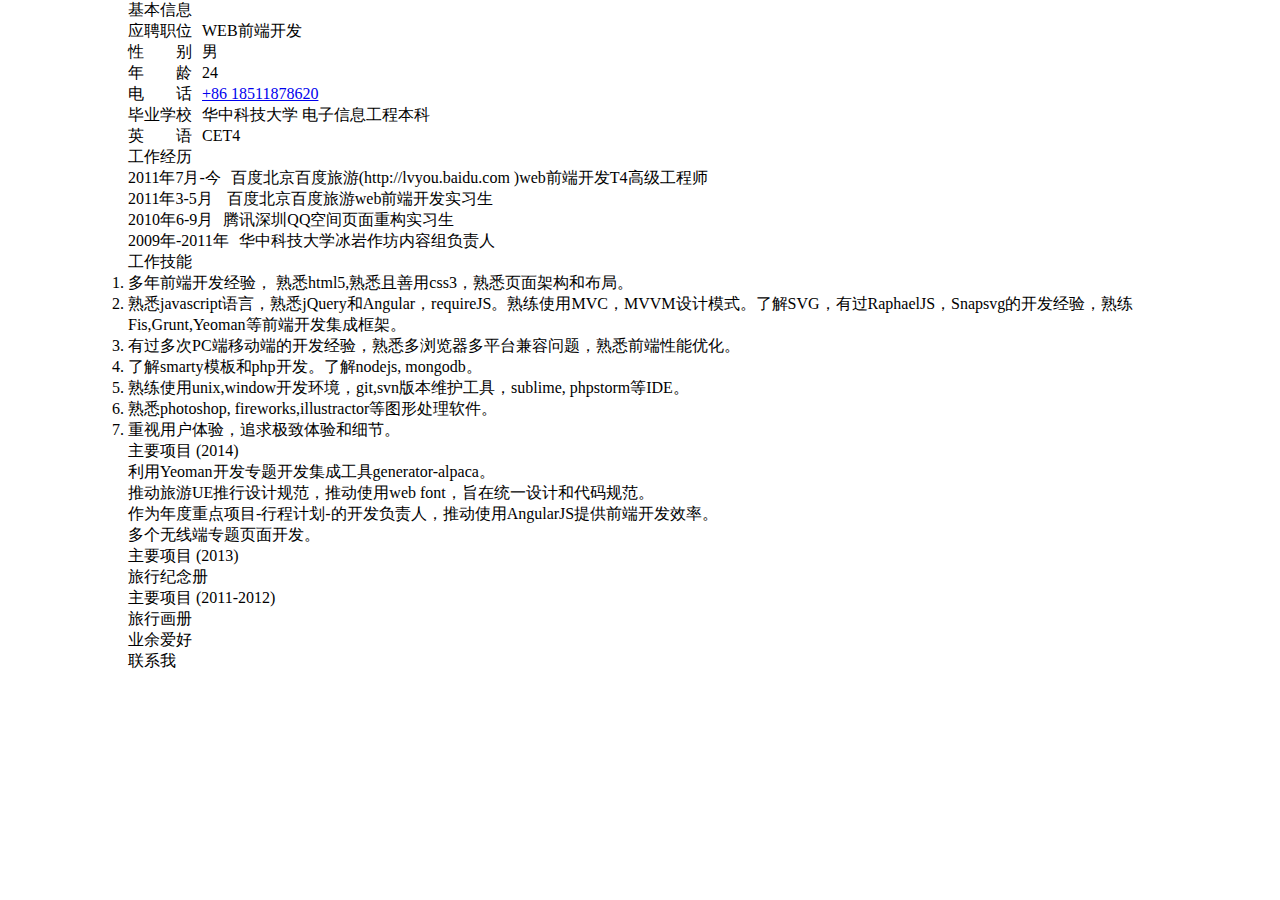
==== index.html @ fbfde957 "about me" ====
<!DOCTYPE html>
<html lang="en">
<head>
	<meta charset="UTF-8">
	<title>About Me</title>
	<link rel="stylesheet" type="text/css" href="./bower_components/fullpage.js/jquery.fullPage.css" />
	<link rel="stylesheet" type="text/css" href="./style.css" />
</head>
<body>
	<div class="wrapper">
		<nav class="">
			<a class="weibo" href=""></a>
			<a class="instangram" href=""></a>
			<a class="github" href=""></a>
			<a class="language" href=""></a>
		</nav>
		<main id="fullpage">
			<section class="base-info section" data-title="baseInfo">
				<header>
					基本信息
				</header>
				<div class="main">
					<p><label for="">应聘职位</label>WEB前端开发</p>
					<p><label for="">性&emsp;&emsp;别</label>男</p>
					<p><label for="">年&emsp;&emsp;龄</label><span id="age">24</span></p>
					<p><label for="">电&emsp;&emsp;话</label><a href="tel:">+86 18511878620</a></p>
					<p><label for="">毕业学校</label>华中科技大学 电子信息工程本科</p>
					<p><label for="">英&emsp;&emsp;语</label>CET4</p>
				</div>
			</section>
			<section class="experience section" data-title="experience">
				<header>
					工作经历
				</header>
				<div class="main">
					<p><label>2011年7月-今</label>百度北京百度旅游(http://lvyou.baidu.com )web前端开发T4高级工程师</p>
					<p><label>2011年3-5月 </label>百度北京百度旅游web前端开发实习生</p>
					<p><label>2010年6-9月</label>腾讯深圳QQ空间页面重构实习生</p>
					<p><label>2009年-2011年</label>华中科技大学冰岩作坊内容组负责人</p>
				</div>
			</section>
			<section class="skills section" data-title="skills">
				<header>
					工作技能
				</header>
				<div class="main">
					<ol>
						<li>多年前端开发经验， 熟悉html5,熟悉且善用css3，熟悉页面架构和布局。</li>
						<li>熟悉javascript语言，熟悉jQuery和Angular，requireJS。熟练使用MVC，MVVM设计模式。了解SVG，有过RaphaelJS，Snapsvg的开发经验，熟练Fis,Grunt,Yeoman等前端开发集成框架。</li>
						<li>有过多次PC端移动端的开发经验，熟悉多浏览器多平台兼容问题，熟悉前端性能优化。</li>
						<li>了解smarty模板和php开发。了解nodejs, mongodb。</li>
						<li>熟练使用unix,window开发环境，git,svn版本维护工具，sublime, phpstorm等IDE。</li>
						<li>熟悉photoshop, fireworks,illustractor等图形处理软件。</li>
						<li>重视用户体验，追求极致体验和细节。</li>
					</ol>
				</div>
			</section>
			<section class="detail section" data-title="detail-2014">
				<header>
					主要项目 (2014)
				</header>
				<div class="main">
					<div class="slide">
						<header>
							利用Yeoman开发专题开发集成工具generator-alpaca。
						</header>
					</div>
					<div class="slide">
						<header>
							推动旅游UE推行设计规范，推动使用web font，旨在统一设计和代码规范。
						</header>
					</div>
					<div class="slide">
						<header>
							作为年度重点项目-行程计划-的开发负责人，推动使用AngularJS提供前端开发效率。
						</header>
					</div>
					<div class="slide">
						<header>
							多个无线端专题页面开发。
						</header>
					</div>
				</div>
			</section>
			<section class="detail section" data-title="detail-2013">
				<header>
					主要项目 (2013)
				</header>
				<div class="main">
					<header>
						旅行纪念册
					</header>
				</div>
			</section>
			<section class="detail section" data-title="detail-2012">
				<header>
					主要项目 (2011-2012)
				</header>
				<div class="main">
					<div class="slide">
						<header>
							旅行画册
						</header>
					</div>
				</div>
			</section>
			<section class="hobbit section" data-title="hobbit">
				<header>
					业余爱好
				</header>
			</section>
			<section class="contact section" data-title="contact">
				<header>
					联系我
				</header>
			</section>
		</main>
	</div>
</body>
<script src="./js/raphael-min.js"></script>
<script src="./js/jquery.min.js"></script>
<script src="./bower_components/fullpage.js/vendors/jquery.easings.min.js"></script>
<script src="./bower_components/fullpage.js/vendors/jquery.slimscroll.min.js"></script>
<script src="./bower_components/fullpage.js/jquery.fullPage.min.js"></script>
<script src="./js/application.js"></script>
</html>
---- style.css ----
*{
	padding: 0;
	margin: 0;
	box-sizing: border-box;
	-webkit-box-sizing: border-box;
}

main{
	/*background: -webkit-linear-gradient(
		#001f3f 0%,#001f3f 12.5%,
		#7fdbff 12.5%, #7fdbff 25%,
		#ff851b 25%, #ff851b 37.5%,
		#001f3f 37.5%, #001f3f 50%,
		#001f3f 50%, #001f3f 62.5%,
		#001f3f 62.5%, #001f3f 75%,
		#001f3f 75%, #001f3f 82.5%,
		#001f3f 82.5%, #001f3f 100%);
*/
}
.section{
	padding-left: 10% !important;
	padding-right: 10% !important;
	margin: 0 auto;
}
label{
	margin-right: 10px;
}
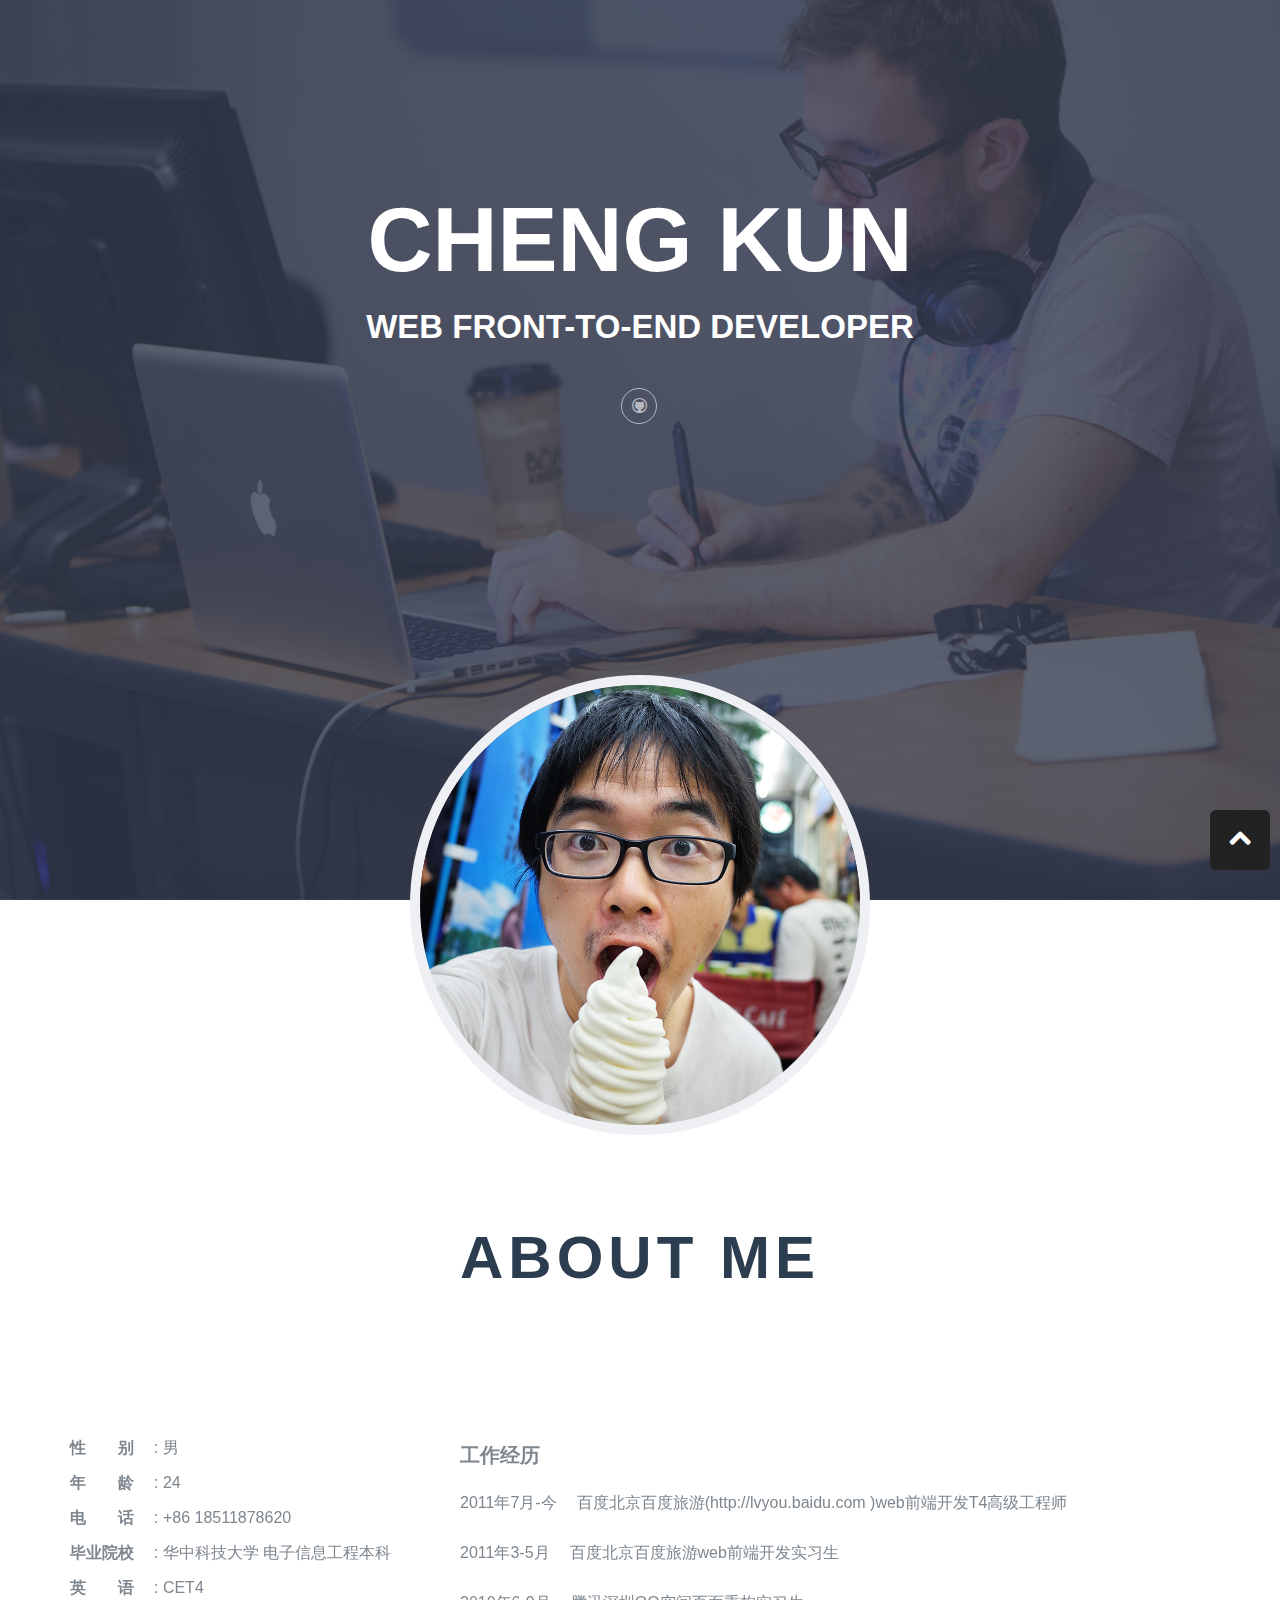
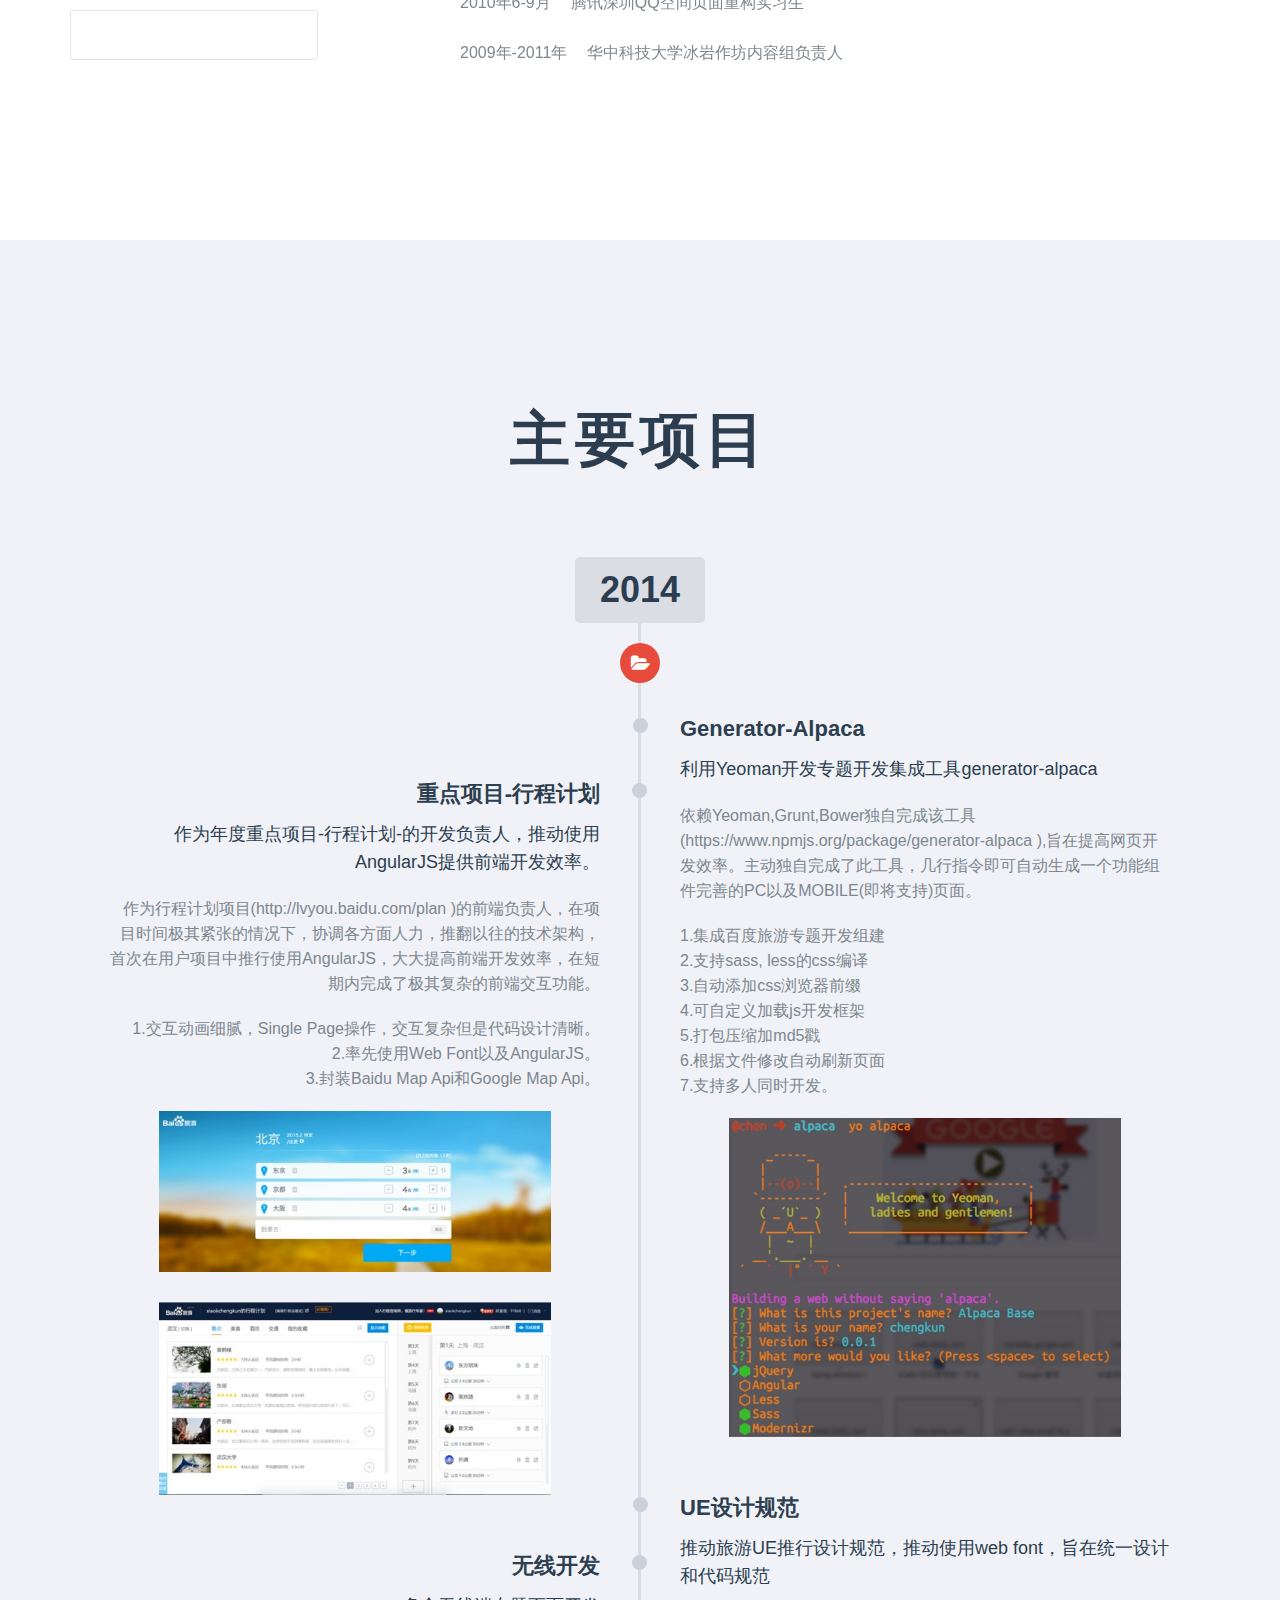
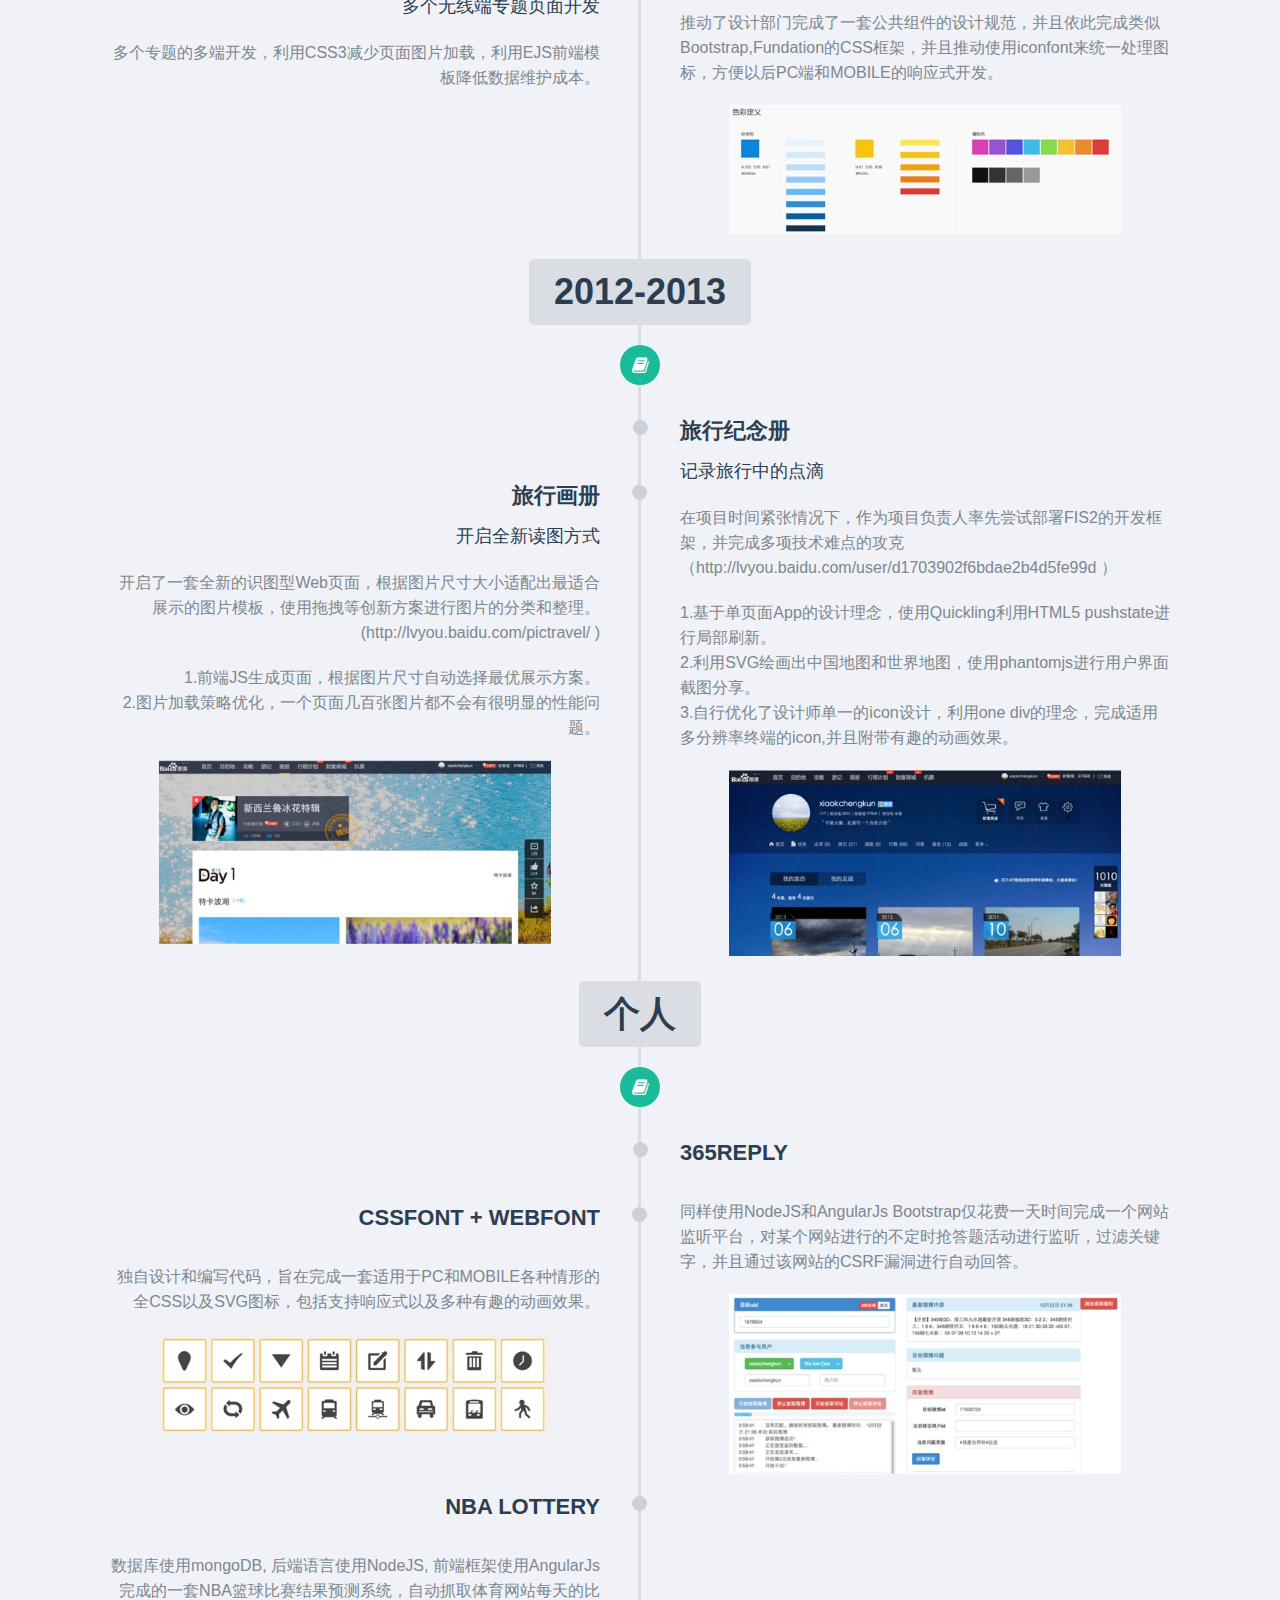
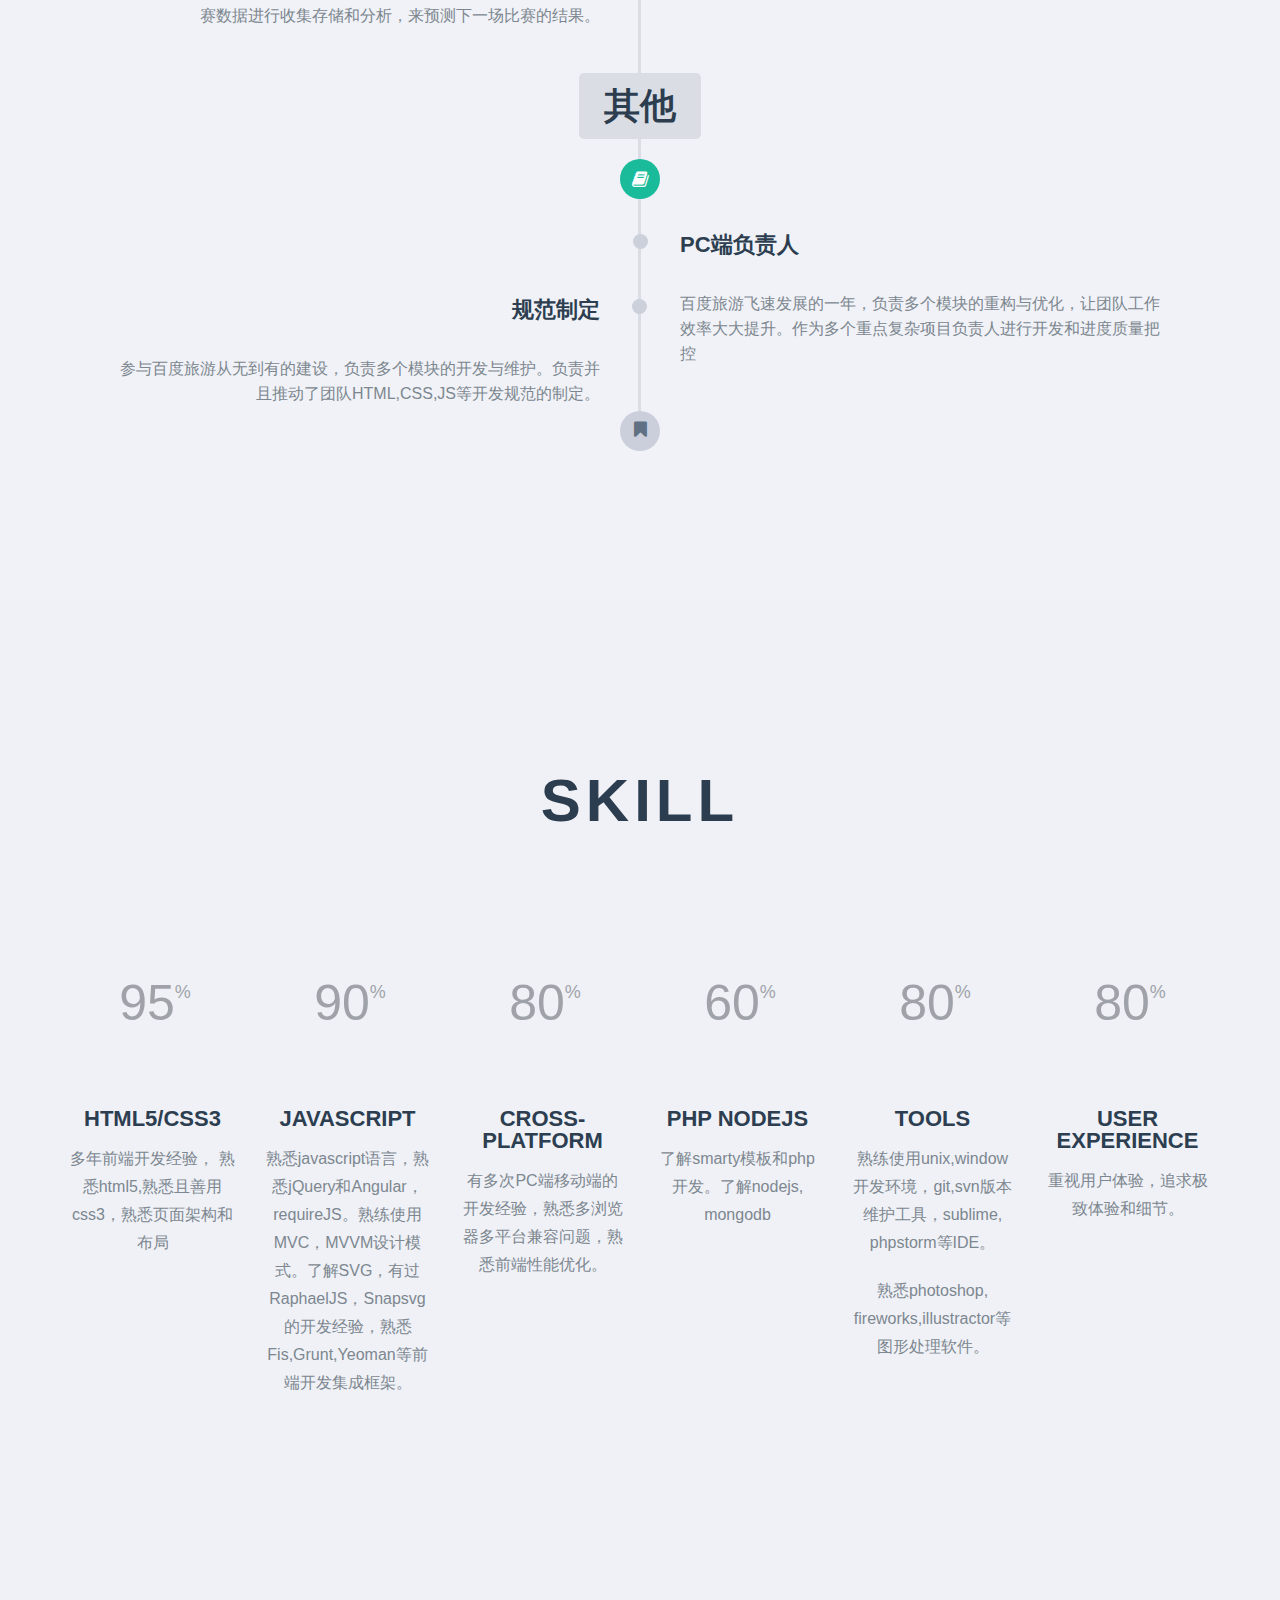
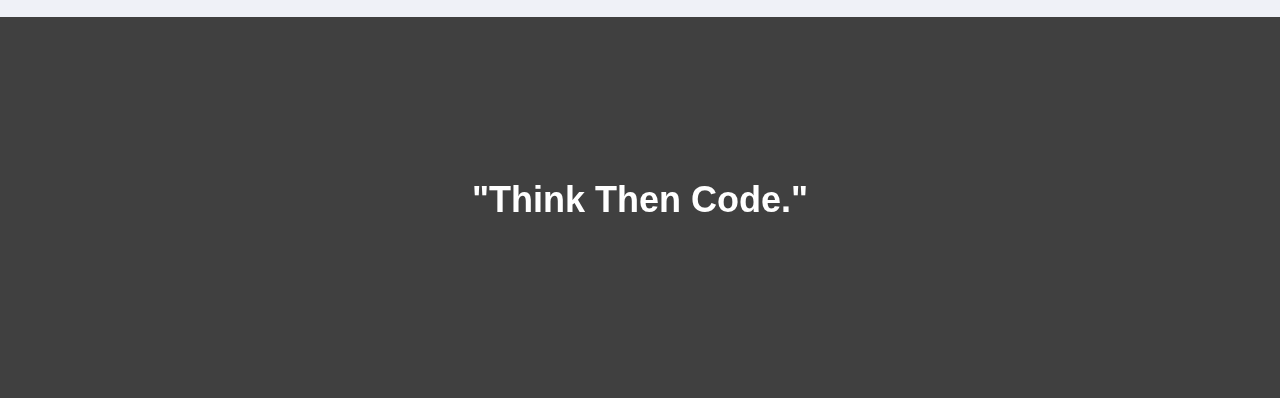
==== commit b4328f96: "change file" ====
--- a/index.html
+++ b/index.html
@@ -1,126 +1,491 @@
 <!DOCTYPE html>
 <html lang="en">
-<head>
-	<meta charset="UTF-8">
-	<title>About Me</title>
-	<link rel="stylesheet" type="text/css" href="./bower_components/fullpage.js/jquery.fullPage.css" />
-	<link rel="stylesheet" type="text/css" href="./style.css" />
+<head><meta http-equiv="Content-Type" content="text/html; charset=UTF-8">
+<meta charset="utf-8">
+<meta name="viewport" content="width=device-width, initial-scale=1.0">
+
+<title>MD</title>
+
+<!--style sheet-->
+<link rel="stylesheet" media="screen" href="./asset/bootstrap.css">
+<link rel="stylesheet" href="./asset/font-awesome.min.css">
+<link rel="stylesheet" type="text/css" href="./asset/fontello.css">
+<link rel="stylesheet" media="screen" href="./asset/styles.css">
+<link rel="stylesheet" type="text/css" href="./asset/animate.css">
+<link rel="stylesheet" type="text/css" href="./asset/owl.theme.css">
+<link rel="stylesheet" type="text/css" href="./asset/responsive.css">
+<link rel="stylesheet" type="text/css" href="./asset/style.css">
+
 </head>
 <body>
-	<div class="wrapper">
-		<nav class="">
-			<a class="weibo" href=""></a>
-			<a class="instangram" href=""></a>
-			<a class="github" href=""></a>
-			<a class="language" href=""></a>
-		</nav>
-		<main id="fullpage">
-			<section class="base-info section" data-title="baseInfo">
-				<header>
-					基本信息
-				</header>
-				<div class="main">
-					<p><label for="">应聘职位</label>WEB前端开发</p>
-					<p><label for="">性&emsp;&emsp;别</label>男</p>
-					<p><label for="">年&emsp;&emsp;龄</label><span id="age">24</span></p>
-					<p><label for="">电&emsp;&emsp;话</label><a href="tel:">+86 18511878620</a></p>
-					<p><label for="">毕业学校</label>华中科技大学 电子信息工程本科</p>
-					<p><label for="">英&emsp;&emsp;语</label>CET4</p>
+<!-- Preloader -->
+	<div class="mask" style="display: none;">
+		<div class="loader-item fa fa-spin loader-color" style="display: none;">
+		</div>
+	</div>
+<!-- Preloader end -->
+
+<!-- header  -->
+<nav id="header">
+    <ul id="navs" class="navone" style="display: none;">
+    </ul><!-- navigation end -->
+
+	<a id="open-nav" class="fa fa-bars nav-half" style="display: none;"><span class="nav-menu" style="display: none;">Menu</span>
+	   	<i></i>
+	</a>
+</nav>
+<!-- header end -->
+
+<!-- Section : Home -->
+  	<section id="home" class="home-parallax">
+  		<div class="home-overlay">
+			<div class="container">
+				<div class="col-md-12">
+
+					<div class="info">
+						<h2>CHENG KUN</h2>
+						<h3>WEB FRONT-TO-END DEVELOPER</h3>
+					</div>
+
+					<ul class="social">
+				         <li><a class="github" href="http://#"></a></li>
+				    </ul><!-- end .social -->
+				</div><!-- end .col-md-12 -->
+			</div><!-- end .cotainer -->
+
+	        <div class="avatar-section">
+	            <img src="./asset/img/pro_pic.jpg" class="img-responsive" alt="">
+	        </div><!-- end .avatar-section -->
+		</div><!-- end .home-overlay -->
+	</section>
+<!-- Section : Home end -->
+
+<!-- Section : About -->
+	<section id="about" class="section about-style1">
+		<div class="container">
+			<div class="section-title">
+				<h2>About me</h2>
+				<span class="border"></span>
+				<p>
+
+				</p>
+			</div><!-- end .section-title -->
+
+
+			<div class="row">
+				<div class="col-md-4">
+					<div class="about-info">
+						<div class="info-title">
+							<p>性&emsp;&emsp;别</p>
+							<p>年&emsp;&emsp;龄</p>
+							<p>电&emsp;&emsp;话</p>
+							<p>毕业院校</p>
+							<p>英&emsp;&emsp;语</p>
+						</div> <!-- end .info-title -->
+						<div class="info-details">
+							<p>: 男</p>
+							<p>: 24</p>
+							<p>: +86 18511878620</p>
+							<p>: 华中科技大学 电子信息工程本科</p>
+							<p>: CET4</p>
+						</div><!-- end .info-details -->
+						<a href="http://html.metrothemes.me/md-html/md-live/index-1.html#" class="mt-button large btn"><i class="fa-download"></i><span>Download Resume</span></a>
+					</div> <!-- end .about-info -->
+				</div> <!-- end .col-md-4 -->
+				<div class="col-md-8">
+					<div class="about-extra">
+						<h4>工作经历</h4>
+						<div class="about-extra-icon">
+							<p><label>2011年7月-今</label>百度北京百度旅游(http://lvyou.baidu.com )web前端开发T4高级工程师</p>
+							<p><label>2011年3-5月 </label>百度北京百度旅游web前端开发实习生</p>
+							<p><label>2010年6-9月</label>腾讯深圳QQ空间页面重构实习生</p>
+							<p><label>2009年-2011年</label>华中科技大学冰岩作坊内容组负责人</p>
+						</div> <!-- end .about-extra-icon -->
+					</div><!-- end .about-extra -->
+				</div><!-- end .col-md-8 -->
+			</div><!-- end .col-md-row -->
+
+		</div><!-- end .container -->
+	</section>
+<!-- Section : About end -->
+
+<!-- Section : Resume -->
+	<section id="resume" class="section">
+		<div class="container">
+			<div class="section-title">
+				<h2>主要项目</h2>
+				<span class="border"></span>
+			</div><!-- end .section-title -->
+
+			<div class="row">
+				<div class="col-md-12">
+					<div class="timeline">
+
+					<!-- Experience Timeline -->
+						<div class="timeline-category exp-category">
+							<a class="large bt-timeline" id="">2014</a>
+							<div class="timeline-category-icon" id="">
+								<div class="iconspace"><i class="fa-folder-open"></i></div>
+							</div> <!-- /.timeline-category-icon end -->
+						</div> <!-- /.timeline-category end -->
+						<div class="col-md-6 timeline-post-left">
+							<div class="timeline-post">
+								<div class="timeline-post-content-holder">
+									<div class="timeline-post-icon"></div>
+									<div class="timeline-post-title">
+										<h4>重点项目-行程计划</h4>
+									</div>
+									<div class="timeline-post-subtitle">
+										<p>作为年度重点项目-行程计划-的开发负责人，推动使用AngularJS提供前端开发效率。</p>
+									</div>
+									<div class="timeline-post-content">
+										<p>作为行程计划项目(http://lvyou.baidu.com/plan )的前端负责人，在项目时间极其紧张的情况下，协调各方面人力，推翻以往的技术架构，首次在用户项目中推行使用AngularJS，大大提高前端开发效率，在短期内完成了极其复杂的前端交互功能。</p>
+										<p>
+											1.交互动画细腻，Single Page操作，交互复杂但是代码设计清晰。<br>
+											2.率先使用Web Font以及AngularJS。<br>
+											3.封装Baidu Map Api和Google Map Api。<br>
+										</p>
+									</div>
+									<div class="timeline-post-img">
+										<img src="./asset/img/plan1.png" alt="">
+									</div>
+									<div class="timeline-post-img">
+										<img src="./asset/img/plan2.png" alt="">
+									</div>
+								</div>
+							</div>
+
+							<div class="timeline-post">
+								<div class="timeline-post-content-holder">
+									<div class="timeline-post-icon"></div>
+									<div class="timeline-post-title">
+										<h4>无线开发</h4>
+									</div>
+									<div class="timeline-post-subtitle">
+										<p>多个无线端专题页面开发</p>
+									</div>
+									<div class="timeline-post-content">
+										<p>多个专题的多端开发，利用CSS3减少页面图片加载，利用EJS前端模板降低数据维护成本。</p>
+									</div>
+								</div> <!-- /.timeline-post-content-holder end -->
+							</div>
+						</div> <!-- /.timeline-post-left end -->
+						<div class="col-md-6 timeline-post-right">
+							<div class="timeline-post">
+								<div class="timeline-post-content-holder">
+									<div class="timeline-post-icon"></div>
+									<div class="timeline-post-title">
+										<h4>Generator-Alpaca</h4>
+									</div>
+									<div class="timeline-post-subtitle">
+										<p>利用Yeoman开发专题开发集成工具generator-alpaca</p>
+									</div>
+									<div class="timeline-post-content">
+										<p>依赖Yeoman,Grunt,Bower独自完成该工具(https://www.npmjs.org/package/generator-alpaca ),旨在提高网页开发效率。主动独自完成了此工具，几行指令即可自动生成一个功能组件完善的PC以及MOBILE(即将支持)页面。</p>
+										<p>1.集成百度旅游专题开发组建<br>
+										2.支持sass, less的css编译 <br>
+										3.自动添加css浏览器前缀 <br>
+										4.可自定义加载js开发框架 <br>
+										5.打包压缩加md5戳 <br>
+										6.根据文件修改自动刷新页面 <br>
+										7.支持多人同时开发。</p>
+									</div>
+									<div class="timeline-post-img">
+										<img src="./asset/img/alpaca.jpg" alt="">
+									</div>
+								</div>
+							</div>
+
+							<div class="timeline-post">
+								<div class="timeline-post-content-holder">
+									<div class="timeline-post-icon"></div>
+									<div class="timeline-post-title">
+										<h4>UE设计规范</h4>
+									</div>
+									<div class="timeline-post-subtitle">
+										<p>推动旅游UE推行设计规范，推动使用web font，旨在统一设计和代码规范</p>
+									</div>
+									<div class="timeline-post-content">
+										<p>推动了设计部门完成了一套公共组件的设计规范，并且依此完成类似Bootstrap,Fundation的CSS框架，并且推动使用iconfont来统一处理图标，方便以后PC端和MOBILE的响应式开发。</p>
+									</div>
+									<div class="timeline-post-img">
+										<img src="./asset/img/ue.png" alt="">
+									</div>
+								</div>
+							</div>
+						</div> <!-- /.timeline-post-right end -->
+
+					<!-- Experience Timeline  end -->
+
+					<!-- Education Timeline -->
+						<div class="timeline-category edu-cagegory">
+							<a class="large bt-timeline">2012-2013</a>
+							<div class="timeline-category-icon">
+								<div class="iconspace"><i class="fa-book"></i></div>
+							</div> <!-- /.timeline-category-icon end -->
+						</div> <!-- /.timeline-category end -->
+						<div class="col-md-6 timeline-post-left">
+							<div class="timeline-post">
+								<div class="timeline-post-content-holder">
+									<div class="timeline-post-icon"></div>
+									<div class="timeline-post-title">
+										<h4>旅行画册</h4>
+									</div>
+									<div class="timeline-post-subtitle">
+										<p>开启全新读图方式</p>
+									</div>
+									<div class="timeline-post-content">
+										<p>开启了一套全新的识图型Web页面，根据图片尺寸大小适配出最适合展示的图片模板，使用拖拽等创新方案进行图片的分类和整理。(http://lvyou.baidu.com/pictravel/ )</p>
+										<p>
+											1.前端JS生成页面，根据图片尺寸自动选择最优展示方案。<br>
+											2.图片加载策略优化，一个页面几百张图片都不会有很明显的性能问题。
+										</p>
+									</div>
+									<div class="timeline-post-img">
+										<img src="./asset/img/pictravel.png" alt="">
+									</div>
+								</div> <!-- /.timeline-post-content-holder end -->
+							</div> <!-- /.timeline-post end -->
+						</div> <!-- /.timeline-post-left end -->
+						<div class="col-md-6 timeline-post-right">
+							<div class="timeline-post">
+								<div class="timeline-post-content-holder">
+									<div class="timeline-post-icon"></div>
+									<div class="timeline-post-title">
+										<h4>旅行纪念册</h4>
+									</div>
+									<div class="timeline-post-subtitle">
+										<p>记录旅行中的点滴</p>
+									</div>
+									<div class="timeline-post-content">
+										<p>在项目时间紧张情况下，作为项目负责人率先尝试部署FIS2的开发框架，并完成多项技术难点的攻克（http://lvyou.baidu.com/user/d1703902f6bdae2b4d5fe99d ）</p>
+										<p>
+											1.基于单页面App的设计理念，使用Quickling利用HTML5 pushstate进行局部刷新。<br>
+											2.利用SVG绘画出中国地图和世界地图，使用phantomjs进行用户界面截图分享。<br>
+											3.自行优化了设计师单一的icon设计，利用one div的理念，完成适用多分辨率终端的icon,并且附带有趣的动画效果。
+										</p>
+									</div>
+									<div class="timeline-post-img">
+										<img src="./asset/img/travel.png" alt="">
+									</div>
+								</div> <!-- /.timeline-post-content-holder end -->
+							</div> <!-- /.timeline-post end -->
+
+						</div> <!-- /.timeline-post-right end -->
+
+						<div class="timeline-category edu-cagegory">
+							<a class="large bt-timeline">个人</a>
+							<div class="timeline-category-icon">
+								<div class="iconspace"><i class="fa-book"></i></div>
+							</div> <!-- /.timeline-category-icon end -->
+						</div> <!-- /.timeline-category end -->
+						<div class="col-md-6 timeline-post-left">
+							<div class="timeline-post">
+								<div class="timeline-post-content-holder">
+									<div class="timeline-post-icon"></div>
+									<div class="timeline-post-title">
+										<h4>CSSFONT + WEBFONT</h4>
+									</div>
+									<div class="timeline-post-subtitle">
+										<p></p>
+									</div>
+									<div class="timeline-post-content">
+										<p>独自设计和编写代码，旨在完成一套适用于PC和MOBILE各种情形的全CSS以及SVG图标，包括支持响应式以及多种有趣的动画效果。</p>
+									</div>
+									<div class="timeline-post-img">
+										<img src="./asset/img/icon.png" alt="">
+									</div>
+								</div> <!-- /.timeline-post-content-holder end -->
+							</div> <!-- /.timeline-post end -->
+							<div class="timeline-post">
+								<div class="timeline-post-content-holder">
+									<div class="timeline-post-icon"></div>
+									<div class="timeline-post-title">
+										<h4>NBA LOTTERY</h4>
+									</div>
+									<div class="timeline-post-subtitle">
+										<p></p>
+									</div>
+									<div class="timeline-post-content">
+										<p>数据库使用mongoDB, 后端语言使用NodeJS, 前端框架使用AngularJs完成的一套NBA篮球比赛结果预测系统，自动抓取体育网站每天的比赛数据进行收集存储和分析，来预测下一场比赛的结果。</p>
+									</div>
+								</div> <!-- /.timeline-post-content-holder end -->
+							</div>
+						</div> <!-- /.timeline-post-left end -->
+						<div class="col-md-6 timeline-post-right">
+							<div class="timeline-post">
+								<div class="timeline-post-content-holder">
+									<div class="timeline-post-icon"></div>
+									<div class="timeline-post-title">
+										<h4>365REPLY</h4>
+									</div>
+									<div class="timeline-post-subtitle">
+										<p></p>
+									</div>
+									<div class="timeline-post-content">
+										<p>同样使用NodeJS和AngularJs Bootstrap仅花费一天时间完成一个网站监听平台，对某个网站进行的不定时抢答题活动进行监听，过滤关键字，并且通过该网站的CSRF漏洞进行自动回答。</p>
+									</div>
+									<div class="timeline-post-img">
+										<img src="./asset/img/365.png" alt="">
+									</div>
+								</div> <!-- /.timeline-post-content-holder end -->
+							</div>
+						</div> <!-- /.timeline-post-right end -->
+
+						<div class="timeline-category edu-cagegory">
+							<a class="large bt-timeline">其他</a>
+							<div class="timeline-category-icon">
+								<div class="iconspace"><i class="fa-book"></i></div>
+							</div> <!-- /.timeline-category-icon end -->
+						</div> <!-- /.timeline-category end -->
+						<div class="col-md-6 timeline-post-left">
+							<div class="timeline-post">
+								<div class="timeline-post-content-holder">
+									<div class="timeline-post-icon"></div>
+									<div class="timeline-post-title">
+										<h4>规范制定</h4>
+									</div>
+									<div class="timeline-post-subtitle">
+										<p></p>
+									</div>
+									<div class="timeline-post-content">
+										<p>参与百度旅游从无到有的建设，负责多个模块的开发与维护。负责并且推动了团队HTML,CSS,JS等开发规范的制定。</p>
+									</div>
+								</div> <!-- /.timeline-post-content-holder end -->
+							</div> <!-- /.timeline-post end -->
+						</div> <!-- /.timeline-post-left end -->
+						<div class="col-md-6 timeline-post-right">
+							<div class="timeline-post">
+								<div class="timeline-post-content-holder">
+									<div class="timeline-post-icon"></div>
+									<div class="timeline-post-title">
+										<h4>PC端负责人</h4>
+									</div>
+									<div class="timeline-post-subtitle">
+										<p></p>
+									</div>
+									<div class="timeline-post-content">
+										<p>百度旅游飞速发展的一年，负责多个模块的重构与优化，让团队工作效率大大提升。作为多个重点复杂项目负责人进行开发和进度质量把控</p>
+									</div>
+								</div> <!-- /.timeline-post-content-holder end -->
+							</div>
+						</div> <!-- /.timeline-post-right end -->
+
+					<!-- Education Timeline -->
+
+						<div class="timeline-end-icon"><span> <i class="fa-bookmark"></i></span></div>
+					</div><!-- end .timeline -->
+				</div><!-- end .col-md-12 -->
+
+			</div><!-- end .row -->
+		</div><!-- end .container -->
+	</section>
+<!-- Section : Resume end -->
+
+
+
+<!-- Section : skills -->
+	<section id="skills" class="section">
+		<div class="container">
+
+			<div class="section-title">
+				<h2>Skill</h2>
+				<span class="border"></span>
+			</div><!-- end .section-title -->
+			<div class="row">
+
+				<div class="col-xs-12 col-sm-4 col-md-2 chart-padding">
+					<div class="chart" data-percent="95"><p>95<sup>%</sup></p>
+					<canvas height="340" width="340" style="height: 170px; width: 170px;"></canvas></div>
+					<div class="skills-content">
+						<h3>HTML5/CSS3</h3>
+						<p>多年前端开发经验， 熟悉html5,熟悉且善用css3，熟悉页面架构和布局</p>
+					</div><!-- end .skils-content -->
+				</div><!-- end .col-xs-12 .col-sm-6 .col-md-3 .chart-padding -->
+
+				<div class="col-xs-12 col-sm-4 col-md-2 chart-padding">
+					<div class="chart" data-percent="90"><p>90<sup>%</sup></p><canvas height="340" width="340" style="height: 170px; width: 170px;"></canvas></div>
+					<div class="skills-content">
+						<h3>JAVASCRIPT</h3>
+						<p>熟悉javascript语言，熟悉jQuery和Angular，requireJS。熟练使用MVC，MVVM设计模式。了解SVG，有过RaphaelJS，Snapsvg的开发经验，熟悉Fis,Grunt,Yeoman等前端开发集成框架。</p>
+					</div><!-- end .skils-content -->
+				</div><!-- end .col-xs-12 .col-sm-6 .col-md-3 .chart-padding -->
+
+				<div class="col-xs-12 col-sm-4 col-md-2 chart-padding">
+					<div class="chart" data-percent="80"><p>80<sup>%</sup></p><canvas height="340" width="340" style="height: 170px; width: 170px;"></canvas></div>
+					<div class="skills-content">
+						<h3>CROSS-PLATFORM</h3>
+						<p>有多次PC端移动端的开发经验，熟悉多浏览器多平台兼容问题，熟悉前端性能优化。</p>
+					</div><!-- end .skils-content -->
+				</div><!-- end .col-xs-12 .col-sm-6 .col-md-3 .chart-padding -->
+
+				<div class="col-xs-12 col-sm-4 col-md-2 chart-padding">
+					<div class="chart" data-percent="60"><p>60<sup>%</sup></p><canvas height="340" width="340" style="height: 170px; width: 170px;"></canvas></div>
+					<div class="skills-content">
+						<h3>PHP NODEJS</h3>
+						<p>了解smarty模板和php开发。了解nodejs, mongodb</p>
+					</div><!-- end .skils-content -->
+				</div><!-- end .col-xs-12 .col-sm-6 .col-md-3 .chart-padding -->
+
+				<div class="col-xs-12 col-sm-4 col-md-2 chart-padding">
+					<div class="chart" data-percent="80"><p>80<sup>%</sup></p><canvas height="340" width="340" style="height: 170px; width: 170px;"></canvas></div>
+					<div class="skills-content">
+						<h3>TOOLS</h3>
+						<p>熟练使用unix,window开发环境，git,svn版本维护工具，sublime, phpstorm等IDE。</p>
+						<p>熟悉photoshop, fireworks,illustractor等图形处理软件。</p>
+					</div><!-- end .skils-content -->
 				</div>
-			</section>
-			<section class="experience section" data-title="experience">
-				<header>
-					工作经历
-				</header>
-				<div class="main">
-					<p><label>2011年7月-今</label>百度北京百度旅游(http://lvyou.baidu.com )web前端开发T4高级工程师</p>
-					<p><label>2011年3-5月 </label>百度北京百度旅游web前端开发实习生</p>
-					<p><label>2010年6-9月</label>腾讯深圳QQ空间页面重构实习生</p>
-					<p><label>2009年-2011年</label>华中科技大学冰岩作坊内容组负责人</p>
+
+				<div class="col-xs-12 col-sm-4 col-md-2 chart-padding">
+					<div class="chart" data-percent="80"><p>80<sup>%</sup></p><canvas height="340" width="340" style="height: 170px; width: 170px;"></canvas></div>
+					<div class="skills-content">
+						<h3>USER EXPERIENCE</h3>
+						<p>重视用户体验，追求极致体验和细节。</p>
+					</div><!-- end .skils-content -->
 				</div>
-			</section>
-			<section class="skills section" data-title="skills">
-				<header>
-					工作技能
-				</header>
-				<div class="main">
-					<ol>
-						<li>多年前端开发经验， 熟悉html5,熟悉且善用css3，熟悉页面架构和布局。</li>
-						<li>熟悉javascript语言，熟悉jQuery和Angular，requireJS。熟练使用MVC，MVVM设计模式。了解SVG，有过RaphaelJS，Snapsvg的开发经验，熟练Fis,Grunt,Yeoman等前端开发集成框架。</li>
-						<li>有过多次PC端移动端的开发经验，熟悉多浏览器多平台兼容问题，熟悉前端性能优化。</li>
-						<li>了解smarty模板和php开发。了解nodejs, mongodb。</li>
-						<li>熟练使用unix,window开发环境，git,svn版本维护工具，sublime, phpstorm等IDE。</li>
-						<li>熟悉photoshop, fireworks,illustractor等图形处理软件。</li>
-						<li>重视用户体验，追求极致体验和细节。</li>
-					</ol>
-				</div>
-			</section>
-			<section class="detail section" data-title="detail-2014">
-				<header>
-					主要项目 (2014)
-				</header>
-				<div class="main">
-					<div class="slide">
-						<header>
-							利用Yeoman开发专题开发集成工具generator-alpaca。
-						</header>
-					</div>
-					<div class="slide">
-						<header>
-							推动旅游UE推行设计规范，推动使用web font，旨在统一设计和代码规范。
-						</header>
-					</div>
-					<div class="slide">
-						<header>
-							作为年度重点项目-行程计划-的开发负责人，推动使用AngularJS提供前端开发效率。
-						</header>
-					</div>
-					<div class="slide">
-						<header>
-							多个无线端专题页面开发。
-						</header>
-					</div>
-				</div>
-			</section>
-			<section class="detail section" data-title="detail-2013">
-				<header>
-					主要项目 (2013)
-				</header>
-				<div class="main">
-					<header>
-						旅行纪念册
-					</header>
-				</div>
-			</section>
-			<section class="detail section" data-title="detail-2012">
-				<header>
-					主要项目 (2011-2012)
-				</header>
-				<div class="main">
-					<div class="slide">
-						<header>
-							旅行画册
-						</header>
-					</div>
-				</div>
-			</section>
-			<section class="hobbit section" data-title="hobbit">
-				<header>
-					业余爱好
-				</header>
-			</section>
-			<section class="contact section" data-title="contact">
-				<header>
-					联系我
-				</header>
-			</section>
-		</main>
-	</div>
-</body>
-<script src="./js/raphael-min.js"></script>
-<script src="./js/jquery.min.js"></script>
-<script src="./bower_components/fullpage.js/vendors/jquery.easings.min.js"></script>
-<script src="./bower_components/fullpage.js/vendors/jquery.slimscroll.min.js"></script>
-<script src="./bower_components/fullpage.js/jquery.fullPage.min.js"></script>
-<script src="./js/application.js"></script>
-</html>
+
+			</div><!-- end .row -->
+
+		</div><!-- end .container -->
+	</section>
+<!-- Section : skills end-->
+
+
+
+
+<!--Parallax Section -->
+  	<div id="qoutes" class="parallax" data-stellar-background-ratio="0.6" data-stellar-vertical-offset="20">
+  		<div class="parallax-overlay-2">
+  			<div class="container">
+					<div class="col-md-12">
+					    <h1>"Think Then Code."</h1>
+
+					    <p></p>
+  					</div><!-- end .col-md-12 -->
+  			</div><!-- end .container -->
+  		</div><!-- end .parallax-overlay-2 -->
+ 	</div>
+<!-- Parallax Section End -->
+
+<!-- Footer -->
+			<footer>
+
+			</footer>
+<!-- Footer end -->
+
+<!--JavaScript-->
+<script type="text/javascript" src="./asset/jquery-1.11.1.min.js"></script>
+<script type="text/javascript" src="./asset/jquery.easypiechart.min.js"></script>
+<script type="text/javascript" src="./asset/jquery.nav-min.js"></script>
+<script type="text/javascript" src="./asset/jquery.parallax-1.1.3-min.js"></script>
+<script type="text/javascript" src="./asset/jquery.scrollTo-min.js"></script>
+<script type="text/javascript" src="./asset/jquery.sticky-min.js"></script>
+<script type="text/javascript" src="./asset/smooth-scroll-min.js"></script>
+<script type="text/javascript" src="./asset/scripts.js"></script>
+<script>
+
+</script>
+<!-- Scroll Top -->
+  <a class="scroll-top" href="http://html.metrothemes.me/md-html/md-live/index-1.html#" title="Scroll to top" style="display: block;"><i class="fa-chevron-up"></i></a>
+
+</body></html>
--- a/asset/fontello.css
+++ b/asset/fontello.css
@@ -0,0 +1,282 @@
+@font-face {
+  font-family: 'fontello';
+  src: url('../font/fontelloa549.eot?63284743');
+  src: url('../font/fontelloa549.eot?63284743#iefix') format('embedded-opentype'),
+       url('../font/fontelloa549.woff?63284743') format('woff'),
+       url('../font/fontelloa549.ttf?63284743') format('truetype'),
+       url('../font/fontelloa549.svg?63284743#fontello') format('svg');
+  font-weight: normal;
+  font-style: normal;
+}
+/* Chrome hack: SVG is rendered more smooth in Windozze. 100% magic, uncomment if you need it. */
+/* Note, that will break hinting! In other OS-es font will be not as sharp as it could be */
+
+@media screen and (-webkit-min-device-pixel-ratio:0) {
+  @font-face {
+    font-family: 'fontello';
+    src: url('../font/fontelloa549.svg?63284743#fontello') format('svg');
+  }
+}
+
+ 
+ [class^="icon-"]:before, [class*=" icon-"]:before {
+  font-family: "fontello";
+  font-style: normal;
+  font-weight: normal;
+  speak: none;
+ 
+  display: inline-block;
+  text-decoration: inherit;
+  width: 1em;
+  margin-right: .2em;
+  text-align: center;
+  /* opacity: .8; */
+ 
+  /* For safety - reset parent styles, that can break glyph codes*/
+  font-variant: normal;
+  text-transform: none;
+     
+  /* fix buttons height, for twitter bootstrap */
+  line-height: 1em;
+ 
+  /* Animation center compensation - margins should be symmetric */
+  /* remove if not needed */
+  margin-left: .2em;
+ 
+  /* you can be more comfortable with increased icons size */
+  /* font-size: 120%; */
+ 
+  /* Uncomment for 3D effect */
+  /* text-shadow: 1px 1px 1px rgba(127, 127, 127, 0.3); */
+}
+ 
+.icon-picture:before { content: '\e869'; } /* '' */
+.icon-paper-plane-1:before { content: '\e8dc'; } /* '' */
+.icon-info:before { content: '\e86b'; } /* '' */
+.icon-home:before { content: '\e8e3'; } /* '' */
+.icon-link:before { content: '\e86c'; } /* '' */
+.icon-attach:before { content: '\e86d'; } /* '' */
+.icon-pin:before { content: '\e86e'; } /* '' */
+.icon-tag:before { content: '\e86f'; } /* '' */
+.icon-tag-empty:before { content: '\e870'; } /* '' */
+.icon-quote-left:before { content: '\e871'; } /* '' */
+.icon-quote-right:before { content: '\e872'; } /* '' */
+.icon-pencil:before { content: '\e873'; } /* '' */
+.icon-pencil-neg:before { content: '\e874'; } /* '' */
+.icon-comment:before { content: '\e875'; } /* '' */
+.icon-comment-inv:before { content: '\e876'; } /* '' */
+.icon-comment-alt:before { content: '\e877'; } /* '' */
+.icon-comment-inv-alt:before { content: '\e878'; } /* '' */
+.icon-comment-alt2:before { content: '\e879'; } /* '' */
+.icon-comment-inv-alt2:before { content: '\e87a'; } /* '' */
+.icon-chat:before { content: '\e87b'; } /* '' */
+.icon-chat-inv:before { content: '\e87c'; } /* '' */
+.icon-location:before { content: '\e87d'; } /* '' */
+.icon-location-inv:before { content: '\e87e'; } /* '' */
+.icon-location-alt:before { content: '\e87f'; } /* '' */
+.icon-compass:before { content: '\e880'; } /* '' */
+.icon-doc:before { content: '\e881'; } /* '' */
+.icon-doc-inv:before { content: '\e882'; } /* '' */
+.icon-doc-alt:before { content: '\e883'; } /* '' */
+.icon-doc-inv-alt:before { content: '\e884'; } /* '' */
+.icon-book-open:before { content: '\e885'; } /* '' */
+.icon-cog:before { content: '\e886'; } /* '' */
+.icon-share:before { content: '\e887'; } /* '' */
+.icon-mic:before { content: '\e888'; } /* '' */
+.icon-headphones:before { content: '\e889'; } /* '' */
+.icon-clock:before { content: '\e88a'; } /* '' */
+.icon-lamp:before { content: '\e88b'; } /* '' */
+.icon-resize-full:before { content: '\e88c'; } /* '' */
+.icon-resize-full-alt:before { content: '\e88d'; } /* '' */
+.icon-resize-small:before { content: '\e88e'; } /* '' */
+.icon-resize-small-alt:before { content: '\e88f'; } /* '' */
+.icon-play:before { content: '\e890'; } /* '' */
+.icon-play-circle2:before { content: '\e891'; } /* '' */
+.icon-stop:before { content: '\e892'; } /* '' */
+.icon-pause:before { content: '\e893'; } /* '' */
+.icon-award:before { content: '\e894'; } /* '' */
+.icon-award-empty:before { content: '\e895'; } /* '' */
+.icon-mobile:before { content: '\e896'; } /* '' */
+.icon-cd:before { content: '\e897'; } /* '' */
+.icon-equalizer:before { content: '\e898'; } /* '' */
+.icon-aperture:before { content: '\e899'; } /* '' */
+.icon-aperture-alt:before { content: '\e89a'; } /* '' */
+.icon-book:before { content: '\e89b'; } /* '' */
+.icon-book-alt:before { content: '\e89c'; } /* '' */
+.icon-brush:before { content: '\e89d'; } /* '' */
+.icon-brush-alt:before { content: '\e89e'; } /* '' */
+.icon-layers:before { content: '\e89f'; } /* '' */
+.icon-layers-alt:before { content: '\e8a0'; } /* '' */
+.icon-flash:before { content: '\e8a1'; } /* '' */
+.icon-chart-bar:before { content: '\e8a2'; } /* '' */
+.icon-chart-pie:before { content: '\e8a3'; } /* '' */
+.icon-key:before { content: '\e8a4'; } /* '' */
+.icon-key-inv:before { content: '\e8a5'; } /* '' */
+.icon-hash:before { content: '\e8a6'; } /* '' */
+.icon-at:before { content: '\e8a7'; } /* '' */
+.icon-pilcrow:before { content: '\e8a8'; } /* '' */
+.icon-doc-1:before { content: '\e8aa'; } /* '' */
+.icon-article-alt:before { content: '\e8a9'; } /* '' */
+.icon-volume-off:before { content: '\e8dd'; } /* '' */
+.icon-volume-down:before { content: '\e8de'; } /* '' */
+.icon-volume-up:before { content: '\e8df'; } /* '' */
+.icon-award-1:before { content: '\e8ab'; } /* '' */
+.icon-tablet:before { content: '\e8ac'; } /* '' */
+.icon-cd-1:before { content: '\e8ad'; } /* '' */
+.icon-book-1:before { content: '\e8ae'; } /* '' */
+.icon-easel:before { content: '\e8af'; } /* '' */
+.icon-globe:before { content: '\e8b0'; } /* '' */
+.icon-dollar:before { content: '\e8b1'; } /* '' */
+.icon-camera-1:before { content: '\e8b3'; } /* '' */
+.icon-home-1:before { content: '\e8e4'; } /* '' */
+.icon-left-open:before { content: '\e8e1'; } /* '' */
+.icon-right-open:before { content: '\e8e2'; } /* '' */
+.icon-trophy:before { content: '\e8b4'; } /* '' */
+.icon-flash-1:before { content: '\e8b5'; } /* '' */
+.icon-cloud:before { content: '\e8b2'; } /* '' */
+.icon-paper-plane:before { content: '\e8b6'; } /* '' */
+.icon-fontsize:before { content: '\e8b7'; } /* '' */
+.icon-color-adjust:before { content: '\e8b8'; } /* '' */
+.icon-vector-pencil:before { content: '\e8b9'; } /* '' */
+.icon-spread:before { content: '\e8ba'; } /* '' */
+.icon-art-gallery:before { content: '\e8bb'; } /* '' */
+.icon-bicycle:before { content: '\e8bc'; } /* '' */
+.icon-cafe:before { content: '\e8bd'; } /* '' */
+.icon-college:before { content: '\e8be'; } /* '' */
+.icon-embassy:before { content: '\e8bf'; } /* '' */
+.icon-fast-food:before { content: '\e8c0'; } /* '' */
+.icon-duckduckgo:before { content: '\e866'; } /* '' */
+.icon-aim:before { content: '\e865'; } /* '' */
+.icon-delicious:before { content: '\e818'; } /* '' */
+.icon-paypal:before { content: '\e864'; } /* '' */
+.icon-flattr:before { content: '\e863'; } /* '' */
+.icon-android:before { content: '\e862'; } /* '' */
+.icon-eventful:before { content: '\e861'; } /* '' */
+.icon-smashmag:before { content: '\e860'; } /* '' */
+.icon-gplus:before { content: '\e803'; } /* '' */
+.icon-wikipedia:before { content: '\e85f'; } /* '' */
+.icon-lanyrd:before { content: '\e85e'; } /* '' */
+.icon-calendar:before { content: '\e85d'; } /* '' */
+.icon-stumbleupon:before { content: '\e855'; } /* '' */
+.icon-fivehundredpx:before { content: '\e856'; } /* '' */
+.icon-pinterest:before { content: '\e804'; } /* '' */
+.icon-bitcoin:before { content: '\e857'; } /* '' */
+.icon-w3c:before { content: '\e858'; } /* '' */
+.icon-foursquare:before { content: '\e80e'; } /* '' */
+.icon-html5:before { content: '\e859'; } /* '' */
+.icon-ie:before { content: '\e85a'; } /* '' */
+.icon-camera:before { content: '\e86a'; } /* '' */
+.icon-grooveshark:before { content: '\e819'; } /* '' */
+.icon-ninetyninedesigns:before { content: '\e85c'; } /* '' */
+.icon-forrst:before { content: '\e80d'; } /* '' */
+.icon-digg:before { content: '\e807'; } /* '' */
+.icon-spotify:before { content: '\e854'; } /* '' */
+.icon-reddit:before { content: '\e853'; } /* '' */
+.icon-guest:before { content: '\e852'; } /* '' */
+.icon-gowalla:before { content: '\e851'; } /* '' */
+.icon-appstore:before { content: '\e850'; } /* '' */
+.icon-blogger:before { content: '\e80f'; } /* '' */
+.icon-cc:before { content: '\e84f'; } /* '' */
+.icon-dribbble:before { content: '\e806'; } /* '' */
+.icon-evernote:before { content: '\e84e'; } /* '' */
+.icon-flickr:before { content: '\e810'; } /* '' */
+.icon-google:before { content: '\e84d'; } /* '' */
+.icon-viadeo:before { content: '\e846'; } /* '' */
+.icon-instapaper:before { content: '\e847'; } /* '' */
+.icon-weibo:before { content: '\e811'; } /* '' */
+.icon-klout:before { content: '\e84a'; } /* '' */
+.icon-linkedin:before { content: '\e802'; } /* '' */
+.icon-meetup:before { content: '\e848'; } /* '' */
+.icon-vk:before { content: '\e849'; } /* '' */
+.icon-plancast:before { content: '\e84b'; } /* '' */
+.icon-disqus:before { content: '\e84c'; } /* '' */
+.icon-rss:before { content: '\e80b'; } /* '' */
+.icon-skype:before { content: '\e812'; } /* '' */
+.icon-twitter:before { content: '\e801'; } /* '' */
+.icon-youtube:before { content: '\e813'; } /* '' */
+.icon-vimeo:before { content: '\e80c'; } /* '' */
+.icon-windows:before { content: '\e845'; } /* '' */
+.icon-xing:before { content: '\e809'; } /* '' */
+.icon-yahoo:before { content: '\e844'; } /* '' */
+.icon-chrome:before { content: '\e843'; } /* '' */
+.icon-email:before { content: '\e842'; } /* '' */
+.icon-macstore:before { content: '\e841'; } /* '' */
+.icon-myspace:before { content: '\e840'; } /* '' */
+.icon-podcast:before { content: '\e83f'; } /* '' */
+.icon-amazon:before { content: '\e83e'; } /* '' */
+.icon-steam:before { content: '\e83d'; } /* '' */
+.icon-cloudapp:before { content: '\e83c'; } /* '' */
+.icon-dropbox:before { content: '\e83b'; } /* '' */
+.icon-ebay:before { content: '\e83a'; } /* '' */
+.icon-facebook:before { content: '\e800'; } /* '' */
+.icon-github:before { content: '\e839'; } /* '' */
+.icon-github-circled:before { content: '\e805'; } /* '' */
+.icon-googleplay:before { content: '\e838'; } /* '' */
+.icon-itunes:before { content: '\e837'; } /* '' */
+.icon-plurk:before { content: '\e836'; } /* '' */
+.icon-songkick:before { content: '\e835'; } /* '' */
+.icon-lastfm:before { content: '\e80a'; } /* '' */
+.icon-gmail:before { content: '\e834'; } /* '' */
+.icon-pinboard:before { content: '\e833'; } /* '' */
+.icon-openid:before { content: '\e832'; } /* '' */
+.icon-quora:before { content: '\e831'; } /* '' */
+.icon-soundcloud:before { content: '\e814'; } /* '' */
+.icon-tumblr:before { content: '\e815'; } /* '' */
+.icon-eventasaurus:before { content: '\e830'; } /* '' */
+.icon-wordpress:before { content: '\e816'; } /* '' */
+.icon-yelp:before { content: '\e82f'; } /* '' */
+.icon-intensedebate:before { content: '\e82e'; } /* '' */
+.icon-eventbrite:before { content: '\e82d'; } /* '' */
+.icon-scribd:before { content: '\e82c'; } /* '' */
+.icon-posterous:before { content: '\e82b'; } /* '' */
+.icon-stripe:before { content: '\e82a'; } /* '' */
+.icon-opentable:before { content: '\e829'; } /* '' */
+.icon-cart:before { content: '\e828'; } /* '' */
+.icon-print:before { content: '\e827'; } /* '' */
+.icon-angellist:before { content: '\e826'; } /* '' */
+.icon-instagram:before { content: '\e808'; } /* '' */
+.icon-dwolla:before { content: '\e825'; } /* '' */
+.icon-appnet:before { content: '\e824'; } /* '' */
+.icon-statusnet:before { content: '\e823'; } /* '' */
+.icon-acrobat:before { content: '\e821'; } /* '' */
+.icon-drupal:before { content: '\e822'; } /* '' */
+.icon-buffer:before { content: '\e820'; } /* '' */
+.icon-pocket:before { content: '\e81f'; } /* '' */
+.icon-bitbucket:before { content: '\e81e'; } /* '' */
+.icon-lego:before { content: '\e81d'; } /* '' */
+.icon-login:before { content: '\e81c'; } /* '' */
+.icon-stackoverflow:before { content: '\e817'; } /* '' */
+.icon-hackernews:before { content: '\e81b'; } /* '' */
+.icon-lkdto:before { content: '\e81a'; } /* '' */
+.icon-jabber:before { content: '\e8c1'; } /* '' */
+.icon-picasa:before { content: '\e8e0'; } /* '' */
+.icon-instagram-1:before { content: '\e8c2'; } /* '' */
+.icon-instagram-filled:before { content: '\e8c3'; } /* '' */
+.icon-camera-2:before { content: '\e8c4'; } /* '' */
+.icon-home-2:before { content: '\e8e5'; } /* '' */
+.icon-phone:before { content: '\e8c5'; } /* '' */
+.icon-cog-1:before { content: '\e8c6'; } /* '' */
+.icon-lightbulb:before { content: '\e8c7'; } /* '' */
+.icon-play-1:before { content: '\e8c8'; } /* '' */
+.icon-play-circled:before { content: '\e8cb'; } /* '' */
+.icon-play-circled2:before { content: '\e8cc'; } /* '' */
+.icon-stop-1:before { content: '\e8ca'; } /* '' */
+.icon-stop-circled:before { content: '\e8cd'; } /* '' */
+.icon-pause-1:before { content: '\e8c9'; } /* '' */
+.icon-pause-circled:before { content: '\e8ce'; } /* '' */
+.icon-desktop:before { content: '\e8cf'; } /* '' */
+.icon-laptop:before { content: '\e8d0'; } /* '' */
+.icon-globe-1:before { content: '\e8d1'; } /* '' */
+.icon-leaf:before { content: '\e8d2'; } /* '' */
+.icon-qrcode:before { content: '\e8d3'; } /* '' */
+.icon-book-2:before { content: '\e8d4'; } /* '' */
+.icon-gauge:before { content: '\e8d5'; } /* '' */
+.icon-address-book:before { content: '\e8d6'; } /* '' */
+.icon-person:before { content: '\e8d7'; } /* '' */
+.icon-adult:before { content: '\e8d8'; } /* '' */
+.icon-child:before { content: '\e8d9'; } /* '' */
+.icon-behance:before { content: '\e868'; } /* '' */
+.icon-css:before { content: '\e8da'; } /* '' */
+.icon-friendfeed:before { content: '\e867'; } /* '' */
+.icon-slideshare:before { content: '\e8db'; } /* '' */
+.icon-call:before { content: '\e85b'; } /* '' */--- a/asset/styles.css
+++ b/asset/styles.css
@@ -0,0 +1,2194 @@
+/* 1 - Imported Stylesheets
+------------------------------------------------------------------------*/
+@import url(metrofontpack.css);
+
+
+/* 2 - General Styles
+------------------------------------------------------------------------*/
+html{
+    overflow-y: scroll;
+    overflow-x: hidden;
+}
+body {
+    font-family: 'Avenir Next',Avenir,'Helvetica Neue',Helvetica,'Lantinghei SC','Hiragino Sans GB','Microsoft YaHei',STHeiti,'WenQuanYi Micro Hei',SimSun, 'Raleway', sans-serif;
+    font-size: 16px;
+    color: #7e878f;
+    background-color: #FFFFFF;
+    font-weight: 300;
+}
+a ,a:hover, a:focus{
+    text-decoration: none;
+    outline:none;
+}
+.clear { clear: both; }
+.ui-tabs-hide { display: none; }
+br.clear { margin: 0px; padding: 0px; }
+hr{margin: 10px 0;}
+
+h1, h2, h3, h4, h5, h6 {
+    font-family: 'Raleway', Helvetica, Arial, sans-serif;
+    padding-bottom: 5px;
+    color: #373432;
+    line-height: 1em;
+    font-weight: bold;
+ }
+h1 a, h2 a, h3 a, h4 a, h5 a, h6 a { color: #111; }
+/*
+h1 { font-size: 30px; }
+h2 { font-size: 24px; }
+h3 { font-size: 22px; }
+h4 { font-size: 18px; }
+h5 { font-size: 16px; }
+h6 { font-size: 14px; }
+*/
+p {
+    padding-bottom: 10px;
+    line-height: 25px;
+}
+strong { font-weight: bold; color: #1c1c1c; }
+cite, em, i { font-style: italic; }
+pre, code { font-family: Courier New, monospace; margin-bottom: 10px; }
+ins { text-decoration: none; }
+sup, sub { height: 0; line-height: 1; position: relative; vertical-align: baseline; }
+sup { bottom: 0.8em; }
+sub { top: 0.3em; }
+dl { margin: 0 0 1.5em 0; }
+dl dt { font-weight: bold; }
+dd  { margin-left: 1.5em;}
+blockquote  { margin: 1.5em; padding: 1em; color: #666666; background: #e6e6e6; font-style: italic; border: 1px solid #dcdcdc; }
+    blockquote p { padding-bottom: 0px; }
+
+input[type=text],input.text, input.title, textarea, select { background-color:#FFFFFF; border:1px solid #bbb; padding: 2px; color: #4e4e4e; }
+input[type=text]:focus, input.text:focus, input.title:focus, textarea:focus, select:focus { border-color:#2D3940; color: #3e3e3e; }
+input[type=text], input.text, input.title, textarea, select { margin:0.5em 0; }
+textarea { padding: 4px; }
+
+.clearfix:after { visibility: hidden; display: block; font-size: 0; content: " "; clear: both; height: 0; }
+* html .clearfix             { zoom: 1; } /* IE6 */
+*:first-child+html .clearfix { zoom: 1; } /* IE7 */
+ul, ol{margin: 0px;}
+a:focus{
+    outline: none;
+}
+.left {
+    float: left;
+}
+.right{
+    float: right;
+}
+blockquote{
+    background: none;
+    border: none;
+    font-style: normal;
+}
+blockquote p {
+    font-size: 17.5px;
+    font-weight: bold;
+    line-height: 30px;
+}
+/**/
+
+
+.row [class^="col-"]:last-child .work_process:before{
+    display: none;
+}
+.work_process:before {
+    font-family: FontAwesome;
+    font-weight: normal;
+    text-align: left;
+    font-style: normal;
+    display: inline-block;
+    text-decoration: inherit;
+}
+
+.scroll-top {
+    background: none repeat scroll 0 0 #222222;
+    border-radius: 6px;
+    -moz-border-radius: 6px;
+    -webkit-border-radius: 6px;
+    -o-border-radius: 6px;
+    -ms-border-radius: 6px;
+    bottom: 30px;
+    color: #ffffff;
+    display: none;
+    font-size: 24px;
+    height: 60px;
+    line-height: 60px;
+    position: fixed;
+    right: 10px;
+    text-align: center;
+    width: 60px;
+    z-index: 9999;
+    outline: none;
+}
+/* 2.1 - Button Styles
+------------------------------------------------------------------------*/
+.btn{
+    background-image: none;
+    border-color: rgba(0, 0, 0, 0.1);
+    box-shadow: none;
+    color: #FFFFFF;
+    text-shadow: none;
+    font-weight: bold;
+}
+
+.btn:hover,.btn:focus{
+    color: #FFFFFF;
+}
+.btn i {
+    display: inline-block;
+    margin-left: 0;
+    margin-right: 12px;
+}
+a.mt-button {
+    border-radius:3px;
+    -moz-border-radius:3px;
+    -webkit-border-radius:3px;
+    -o-border-radius:3px;
+    -ms-border-radius:3px;
+    letter-spacing:0;
+    text-transform:uppercase;
+    display:inline-block;
+}
+a.hire-btn{
+    background-color: #e74c3c;
+    color: #FFFFFF;
+    font-family: 'Raleway', Helvetica, Arial, sans-serif;
+    font-size: 14px;
+    font-weight: bold;
+    padding: 17px 52px;
+    margin-top: 60px;
+}
+a.hire-btn:hover{
+    color: #FFFFFF;
+}
+.small {
+    font-size:12px;
+    line-height:14px;
+    padding:5px 9px 7px 9px;
+    line-height:12px;
+}
+.medium {
+    font-size:14px;
+    line-height:14px;
+    padding:10px 15px;
+    line-height:14px;
+}
+.large {
+    font-size:16px;
+    line-height:14px;
+    padding:15px 25px;
+    line-height:16px
+}
+.grey {
+    color:#FFFFFF;
+}
+.grey:hover {
+    color:#FFFFFF;
+}
+.color {
+    color:#FFFFFF;
+}
+.color:hover {
+    color:#FFFFFF;
+}
+.outline {
+    background-color:none;
+    color:#222222;
+    line-height:10px!important;
+}
+.rounded {
+    border-radius:50px!important;
+}
+/* 2.2 - Social Icons
+------------------------------------------------------------------------*/
+.social { padding:0; margin:2em 0; list-style:none; text-align: center; }
+.social li { display:inline-block; padding:0; margin-bottom: 3px; }
+.social li a {
+    border-radius: 50%;
+    border: 1px solid #FFFFFF;
+    color: #FFFFFF;
+    opacity: .6;
+    background: transparent;
+    display: block;
+    font-family: 'fontello';
+    font-size: 15px;
+    height: 36px;
+    width: 36px;
+    line-height: 34px;
+    margin: 0 0.1em 0.2em 0;
+    padding: 0;
+    text-align: center;
+}
+
+.social li a.facebook:before { content: '\e800'; }
+.social li a.twitter:before { content: '\e801'; }
+.social li a.flickr:before { content: '\e810'; }
+.social li a.rss:before { content: '\e80b'; }
+.social li a.dribble:before { content: '\e806'; }
+.social li a.lastfm:before { content: '\e80a'; }
+.social li a.linkedin:before { content: '\e802'; }
+.social li a.vimeo:before { content: '\e80c'; }
+.social li a.google:before { content: '\e84d'; }
+.social li a.forrst:before { content: '\e80d'; }
+.social li a.skype:before { content: '\e812'; }
+.social li a.picassa:before { content: '\e8e0'; }
+.social li a.youtube:before { content: '\e813'; }
+.social li a.tumblr:before { content: '\e815'; }
+.social li a.behance:before { content: '\e868'; }
+.social li a.blogger:before { content: '\e80f'; }
+.social li a.delicious:before { content: '\e80f'; }
+.social li a.digg:before { content: '\e807'; }
+.social li a.friendfeed:before { content: '\e867'; }
+.social li a.github:before { content: '\e805'; }
+.social li a.wordpress:before { content: '\e816'; }
+.social li a.pinterest:before { content: '\e804'; }
+.social li a.instagram:before { content: '\e80e'; }
+
+/* social icon hovers */
+.social li a.facebook:hover {
+    background-color:#3c5fac;
+    opacity: 1;
+    border-color: #3c5fac;
+}
+.social li a.twitter:hover  {
+    background-color:#5ec3df;
+    opacity: 1;
+    border-color: #5ec3df;
+}
+.social li a.flickr:hover  {
+    background-color:#FF0084;
+    opacity: 1;
+    border-color: #FF0084;
+}
+.social li a.rss:hover  {
+    background-color:#ff9900;
+    opacity: 1;
+    border-color: #ff9900;
+}
+.social li a.dribble:hover  {
+    background-color:#EA4C89;
+    opacity: 1;
+    border-color: #EA4C89;
+}
+.social li a.lastfm:hover  {
+    background-color:#D51007;
+    opacity: 1;
+    border-color: #D51007;
+}
+.social li a.linkedin:hover  {
+    background-color:#2089b5;
+    opacity: 1;
+    border-color: #2089b5;
+}
+.social li a.vimeo:hover  {
+    background-color:#0dadd6;
+    opacity: 1;
+    border-color: #0dadd6;
+}
+.social li a.google:hover  {
+    background-color:#c63d2d;
+    opacity: 1;
+    border-color: #c63d2d;
+}
+.social li a.forrst:hover  {
+    background-color:#5b9a68;
+    opacity: 1;
+    border-color: #5b9a68;
+}
+.social li a.skype:hover  {
+    background-color:#00aff0;
+    opacity: 1;
+    border-color: #00aff0;
+}
+.social li a.picassa:hover  {
+    background-color:#ffd34e;
+    opacity: 1;
+    border-color: #ffd34e;
+}
+.social li a.youtube:hover  {
+    background-color:#c8312b;
+    opacity: 1;
+    border-color: #c8312b;
+}
+.social li a.pinterest:hover  {
+    background-color:#cb2027;
+    opacity: 1;
+    border-color: #cb2027;
+}
+.social li a.tumblr:hover  {
+    background-color: #2C4762;
+    opacity: 1;
+    border-color: #2C4762;
+}
+.social li a.behance:hover  {
+    background-color: #3878F6;
+    opacity: 1;
+    border-color: #3878F6;
+}
+.social li a.blogger:hover  {
+    background-color: #fc9947;
+    opacity: 1;
+    border-color: #fc9947;
+}
+.social li a.delicious:hover  {
+    background-color: #3274d1;
+    opacity: 1;
+    border-color: #3274d1;
+}
+.social li a.digg:hover  {
+    background-color: #205891;
+    opacity: 1;
+    border-color: #205891;
+}
+.social li a.friendfeed:hover  {
+    background-color: #2f72c4;
+    opacity: 1;
+    border-color: #2f72c4;
+}
+.social li a.github:hover  {
+    background-color: #000000;
+    opacity: 1;
+    border-color: #000000;
+}
+.social li a.wordpress:hover  {
+    background-color: #0083b3;
+    opacity: 1;
+    border-color: #0083b3;
+}
+.social li a.instagram:hover  {
+    background-color:#3f729b;
+    opacity: 1;
+    border-color: #3f729b;
+}
+
+/* 3 - Header
+------------------------------------------------------------------------*/
+#header {
+    display: block;
+    position: fixed;
+    left: 58px;
+    top: 0;
+    width: 242px;
+    height: auto;
+    text-align: center;
+    z-index: 998;
+}
+
+#header .logo-wrapper {
+    position: absolute;
+    top: 40px;
+    left: 0;
+    width: 100%;
+}
+
+.logo{
+    width: 180px;
+    height: 180px;
+    border-radius: 50%;
+    position: relative;
+    cursor: default;
+    box-shadow:
+        inset 0 0 0 0 rgba(200,95,66, 0.4),
+        inset 0 0 0 16px rgba(255,255,255,0.6),
+        0 1px 2px rgba(0,0,0,0.1);
+    margin: 0 auto;
+}
+#header .social{
+    position: absolute;
+    bottom: 0px;
+    left: 0;
+    width: 100%;
+}
+#open-nav.nav-full{
+    margin-top: 50px;
+    width: 242px;
+    height: 62px;
+    text-align: left;
+}
+#open-nav.nav-full .nav-menu{
+    margin-left: 42px;
+    line-height: 62px;
+    font-weight: bold;
+    text-transform: uppercase;
+    font-family: 'Raleway', Helvetica, Arial, sans-serif;
+}
+#open-nav.nav-full:before{
+    float: right;
+    line-height: 62px;
+    margin-right: 20px;
+}
+#open-nav.nav-half{
+    float: right;;
+    width: 60px;
+    height: 60px;
+    font-size: 18px;
+    line-height: 62px;
+    margin-top: 50px;
+    cursor: pointer;
+}
+.navone, .nav-menu{
+    display: none;
+}
+#open-nav.open-navs {
+    position: absolute;
+    display: block;
+    padding: 0;
+    width: 242px;
+    top: 2%;
+    right: -70px;
+    font-size: 18px;
+    text-align: center;
+    cursor: pointer;
+    -webkit-transition: all 0.2s;
+    -moz-transition:    all 0.2s;
+    -o-transition:      all 0.2s;
+    transition:         all 0.2s;
+    border-radius: 30px 30px 30px 30px;
+    box-shadow: 1px 0 2px rgba(0, 0, 0, 0.1);
+    line-height: 62px;
+
+}
+#open-nav > img{
+    margin-left: 20px;
+}
+#open-nav:hover {
+    cursor: pointer;
+}
+
+
+/* 3.1 - Navigation One
+------------------------------------------------------------------------*/
+.navone {
+    position: absolute;
+    left: 0;
+    top: 100%;
+    width: 100%;
+    list-style: none;
+    padding: 0;
+    background-color: rgba(26,26,26,.6);
+}
+.navone li {
+    margin: 0 auto;
+    border-bottom: dashed 1px #4d4d4d;
+    width: 65%;
+    text-align: left;
+    padding: 20px 0;
+}
+.navone li:last-child{
+    margin-bottom: 35px;
+}
+.navone li a {
+    color: #FFFFFF;
+    font-size: 15px;
+    font-weight: bold;
+    text-decoration: none;
+    text-transform: uppercase;
+    -webkit-transition: all 0.3s;
+    -moz-transition:    all 0.3s;
+    -o-transition:      all 0.3s;
+    transition:         all 0.3s;
+}
+
+
+/* 3.2 - Navigation two
+------------------------------------------------------------------------*/
+.main-menu-continer{
+    min-height: 80px;
+}
+.sticky-wrapper.is-sticky .main-menu-continer {
+    background: none repeat scroll 0 0 #fff;
+    width: 100%;
+    z-index: 10;
+}
+.navbar-default {
+    background: none repeat scroll 0 0 #ffffff;
+    border-color: #ffffff;
+    border-radius: 0;
+    box-shadow: 0 0 10px rgba(0, 0, 0, 0.2);
+    clear: both;
+}
+.header-logo {
+    position: relative;
+    display: inline-block;
+}
+#bs-example-navbar-collapse-1 {
+    padding: 8px;
+}
+
+.navbar-fixed-top, .navbar-fixed-bottom{
+    position: absolute;
+}
+.navbar-default {
+    background-color: transparent;
+    border: none;
+    border-radius: 0;
+    margin-bottom: 0;
+    height: 80px;
+}
+
+.navbar-default .navbar-collapse {
+    border: none;
+    box-shadow: none;
+    max-height: 430px; /* change as needed */
+}
+.navbar-nav > li > a{
+    padding-bottom: 28px;
+}
+.navbar-nav {
+    float: right;
+    margin-top: 10px;
+}
+.navbar-nav>li{
+    position: relative;
+}
+.navbar-nav > li > a {
+    font-size: 14px;
+    font-weight: bold;
+    position: relative;
+    text-transform: uppercase;
+    outline: none;
+    color: #ffffff;
+}
+.navbar-nav>li>a:after {
+    content: "";
+    position: absolute;
+    bottom: 0;
+    left: 15px;
+    right: 15px;
+    height: 0px;
+    background:transparent;
+}
+
+.navbar-nav>li.menu-item-has-children>a:after{
+    height: 0!important;
+}
+
+.navbar-nav>li .sub-menu,
+.navbar-nav>li .sub-menu>li>a,
+.navbar-nav>li .sub-menu>li .sub-menu,
+.navbar-nav>li>a:after {
+    -webkit-transition: all .25s ease;
+    -moz-transition: all .25s ease;
+    -ms-transition: all .25s ease;
+    -o-transition: all .25s ease;
+    transition: all .25s ease;
+}
+.navbar-nav>li.menu-item-has-children{
+    padding-right: 15px;
+}
+.navbar-nav>li.menu-item-has-children:before,
+.sub-menu>li.menu-item-has-children:before {
+    position: absolute;
+    top: 50%;
+    margin-top: -10px;
+    right: 15px;
+    font-family: FontAwesome;
+    -webkit-font-smoothing: antialiased;
+    -moz-osx-font-smoothing: grayscale;
+}
+.navbar-nav>li.menu-item-has-children:before {
+    content: "\f0d7";
+    color: #FFFFFF;
+}
+.sub-menu>li.menu-item-has-children:before{
+    content: "\f0da";
+    color: #ffffff;
+}
+.sub-menu>li.menu-item-has-children:hover:before {
+    color: #FFFFFF;
+    outline: none;
+}
+.navbar-nav>li .sub-menu{
+    position: absolute;
+    list-style: none;
+    padding: 0;
+    top: 130%;
+    left: 0;
+    min-width: 160px;
+    height:0;
+    overflow: hidden;
+    opacity: 0;
+    z-index: 999;
+}
+.navbar-nav>li:hover .sub-menu{
+    height: auto;
+    opacity: 1;
+    overflow: visible;
+    top: 100%;
+}
+.navbar-nav > li .sub-menu > li > a {
+    background: none repeat scroll 0 0 #161e2b;
+    color: #ffffff;
+    display: inline-block;
+    font-size: 12px;
+    line-height: 25px;
+    min-width: 100%;
+    padding: 15px;
+    text-transform: uppercase;
+    font-weight: bold;
+}
+.navbar-nav>li .sub-menu>li{
+    position: relative;
+}
+.navbar-nav>li .sub-menu>li .sub-menu{
+    position: absolute;
+    list-style: none;
+    padding: 0;
+    top: 0;
+    left: 130%;
+    width: 0;
+    height:auto;
+    opacity: 0;
+}
+.navbar-nav>li .sub-menu>li:hover .sub-menu{
+    opacity: 1;
+    overflow: visible;
+    width: 160px;
+    left: 100%;
+}
+.toggle_nav_button {
+    display: none;
+}
+
+
+
+/* 4 - Section
+------------------------------------------------------------------------*/
+.section{
+    padding: 150px 0;
+    position: relative;
+}
+
+/* 4.1 - Section Title
+------------------------------------------------------------------------*/
+.about-style1 .section-title{
+    margin-top: 178px;
+    text-align: center;
+    margin-bottom: 50px;
+}
+.about-style2 .section-title{
+    text-align: center;
+    margin-bottom: 50px;
+}
+.section-title{
+    text-align: center;
+}
+.section-title h2{
+    text-transform: uppercase;
+    color: #2c3d4f;
+    font-weight: 800;
+    letter-spacing: 5px;
+    line-height: 60px;
+    font-size: 60px;
+}
+
+.border {
+    display: block;
+    margin: 40px auto;
+    width: 60px;
+    height: 2px;
+}
+
+.section-title p{
+    color: #7e868e;
+    font-size: 16px;
+    line-height: 28px;
+    text-align: left;
+}
+.section-title p span {
+    font-weight: bold;
+    color: #7e878f;
+}
+/* 5 - Parallax
+------------------------------------------------------------------------*/
+.parallax {
+    background-attachment: fixed !important;
+    background-position: center center;
+    background-repeat: no-repeat;
+    background-size: cover;
+    text-align: center;
+    color: #FFFFFF;
+}
+.parallax-overlay-2 {
+    background-color:rgba(0,0,0,0.75);
+}
+.parallax .container{
+  padding: 145px 20px;
+}
+.parallax .title{
+    margin-bottom: 80px;
+}
+.parallax .title h1{
+    text-transform: uppercase;
+    color: #FFFFFF;
+}
+.parallax .title i {
+    border: 4px solid;
+    border-radius: 60px;
+    cursor: pointer;
+    font-size: 34px;
+    padding: 16px;
+}
+.parallax h1 ,.parallax h2,.parallax h2,.parallax p{
+    color: #FFFFFF;
+}
+.parallax .border {
+    display: block;
+    height: 2px;
+    margin-top: 30px;
+    margin-bottom: 30px;
+    width: 100px;
+    margin: 0 auto;
+}
+
+.parallax .outline {
+    background-color:none;
+    border:2px solid #FFFFFF;
+    color:#FFFFFF;
+    line-height:10px!important;
+}
+.parallax .outline:hover {
+    background-color:#FFFFFF;
+    color:#222;
+}
+
+/* 5.1 - Parallax Backgrounds
+------------------------------------------------------------------------*/
+
+
+/* 6 - Home
+------------------------------------------------------------------------*/
+#home{
+    background: url('../asset/img/home_img.jpg');
+    background-attachment: fixed !important;
+    background-position: center center;
+    background-repeat: no-repeat;
+    background-size: cover;
+}
+.home-parallax {
+}
+.home-parallax .container{
+  padding: 145px 20px;
+}
+.home-overlay {
+    background:repeat scroll 0 0 rgba(53,60,79,.8);
+    height: 100%;
+    min-height: 900px;
+    position: relative;
+}
+
+.home-overlay-v2{
+    background:repeat scroll 0 0 rgba(53,60,79,.8);
+    height: 100%;
+    min-height: 845px;
+    position: relative;
+}
+.logo{
+    width: 150px;
+    height: 150px;
+    border-radius: 5px;
+    position: relative;
+    cursor: default;
+    margin: 0 auto;
+}
+
+.info{
+    text-align: center;
+    margin-top: 50px;
+    margin-bottom: 40px;
+}
+.info > h2{
+    color: #FFFFFF;
+    font-weight: 800;
+    font-size: 90px;
+}
+.info > h3{
+    color: #FFFFFF;
+    font-weight: 800;
+    font-size: 33px;
+}
+.avatar-section{
+    margin: 0 auto;
+    text-align: center;
+    position: absolute;
+    bottom: -235px;
+    width: 100%;
+    display: block;
+}
+.avatar-section img{
+    margin: 0 auto;
+}
+
+.avatar-section img {
+    border: 10px solid #eff0f4;
+    border-radius: 250px;
+    height: 460px;
+    margin: 0 auto;
+    width: 460px;
+}
+
+
+/* 7 - about
+------------------------------------------------------------------------*/
+.img-about{
+    display: block;
+    height: auto;
+    margin-top: 24px;
+    max-width: 100%;
+        box-shadow:
+        inset 0 0 0 0 rgba(200,95,66, 0.4),
+        inset 0 0 0 16px rgba(255,255,255,0.6),
+        0 1px 2px rgba(0,0,0,0.1);
+}
+.about-info .info-title p, .about-info .info-details p{
+    color: #7e868e;
+    font-size: 16px;
+    padding-bottom: 0;
+}
+.about-info .info-title{
+    float: left;
+    margin-right: 20px;
+    font-weight: bold;
+}
+.about-info p.about-signature{
+    color: #2c3e50;
+    font-family: 'Arizonia', cursive;
+    font-size: 30px;
+    margin-top: 30px;
+    margin-bottom: 30px;
+}
+
+.about-extra h4{
+    color: #7e868e;
+    font-size: 20px;
+    margin-bottom: 20px;
+    font-weight: bold;
+}
+.about-extra label{
+    margin-right: 20px;
+    font-weight: normal;
+}
+.about-extra-icon ul{
+    padding: 0;
+}
+.about-extra-icon ul li{
+    display: inline-block;
+    float: left;
+    margin: 0 36px 10px 0;
+    width: 134px;
+    height: 134px;
+    border-radius: 50%;
+    background-color: #f1f1f1;
+}
+.about-extra-icon ul li p{
+    color: #7e868e;
+    font-size: 16px;
+    text-align: center;
+    padding-top: 35px;
+    font-weight: 500;
+}
+.about-extra-icon ul li p i{
+    font-size: 36px;
+}
+
+
+.about-extra-icon-style2 ul{
+    padding: 0;
+}
+.about-extra-icon-style2 ul li {
+    background-color: #f1f1f1;
+    display: inline-block;
+    float: left;
+    margin: 0 10px 10px 0;
+    width: 100px;
+}
+.about-extra-icon-style2 ul li p {
+    color: #7e868e;
+    font-size: 16px;
+    font-weight: 500;
+    padding: 14px;
+    text-align: center;
+}
+.about-extra-icon-style2 ul li p i {
+    font-size: 30px;
+}
+/* 8 - Resume
+------------------------------------------------------------------------*/
+#resume.section{
+    background-color: #f0f2f7;
+}
+
+/* 8.1 - Timeline
+------------------------------------------------------------------------*/
+.timeline {
+    height: 100%;
+}
+.timeline:after, .timeline::after {
+    content: "";
+    display: block;
+    position: absolute;
+    top: 0;
+    left: 49.8%;
+    width: 3px;
+    height: 100%;
+    background-color: #dbdde5;
+    z-index: 5;
+}
+.timeline-category{
+    text-align: center;
+    position: relative;
+    z-index: 6;
+}
+.bt-timeline{
+    display: inline-block;
+    color: #2c3d4f;
+    font-size: 36px;
+    font-weight: bold;
+    text-align: center;
+    border-radius: 5px;
+    background-color: #dbdde5;
+    padding: 25px;
+    text-transform: uppercase;
+    letter-spacing: 0;
+}
+.timeline-category-icon{
+    margin-top: 20px;
+}
+.edu-cagegory{
+    clear: both;
+}
+.edu-cagegory .iconspace{
+    background-color: #1abb9b;
+}
+.iconspace{
+    position: relative;
+    width: 40px;
+    height: 40px;
+    text-align: center;
+    margin: 0 auto;
+    border-radius: 50%;
+    background-color: #e74b3b;
+    z-index: 7;
+}
+.iconspace i{
+    font-size: 18px;
+    color: #FFFFFF;
+    line-height: 40px;
+}
+.timeline-post-left{
+    text-align: right;
+}
+.timeline-post-right{
+    text-align: left;
+}
+.timeline-post{
+    padding: 10px;
+}
+.timeline-post-left .timeline-post:first-child{
+    margin-top: 65px;
+}
+.timeline-post-content-holder{
+    padding: 15px;
+}
+.timeline-post:hover .timeline-post-content-holder{
+    background-color: #FFFFFF;
+    border-radius: 5px;
+    position: relative;
+}
+.timeline-post-left > .timeline-post > .timeline-post-content-holder > .timeline-post-icon{
+    position: absolute;
+    right: 0;
+    background-color: #ccd0db;
+    width: 15px;
+    height: 15px;
+    border-radius: 50%;
+    margin-right: -7px;
+    z-index: 6;
+    margin-top: 10px;
+}
+.timeline-post-right > .timeline-post > .timeline-post-content-holder > .timeline-post-icon{
+    position: absolute;
+    left: 0;
+    background-color: #ccd0db;
+    width: 15px;
+    height: 15px;
+    border-radius: 50%;
+    margin-left: -7px;
+    z-index: 6;
+    margin-top: 10px;
+}
+.timeline-post-left > .timeline-post:hover > .timeline-post-content-holder > .timeline-post-icon{
+    position: absolute;
+    right: 0;
+    background-color: #e74b3b;
+    width: 15px;
+    height: 15px;
+    border-radius: 50%;
+    margin-right: -32px;
+    z-index: 6;
+    margin-top: 10px;
+}
+.timeline-post-right > .timeline-post:hover > .timeline-post-content-holder > .timeline-post-icon{
+    position: absolute;
+    right: 0;
+    background-color: #e74b3b;
+    width: 15px;
+    height: 15px;
+    border-radius: 50%;
+    margin-left: -32px;
+    z-index: 6;
+    margin-top: 10px;
+}
+
+.timeline-post-right > .timeline-post:hover > .timeline-post-content-holder:before{
+    right: 100%;
+    top: 32px;
+    border: solid transparent;
+    content: " ";
+    height: 0;
+    width: 0;
+    position: absolute;
+    pointer-events: none;
+    border-color: rgba(255, 255, 255, 0);
+    border-right-color: #FFFFFF;
+    border-width: 13px;
+    margin-top: -13px;
+}
+.timeline-post-left > .timeline-post:hover > .timeline-post-content-holder:before{
+    left: 100%;
+    top: 32px;
+    border: solid transparent;
+    content: " ";
+    height: 0;
+    width: 0;
+    position: absolute;
+    pointer-events: none;
+    border-color: rgba(255, 255, 255, 0);
+    border-left-color: #FFFFFF;
+    border-width: 13px;
+    margin-top: -13px;
+}
+.timeline-post .timeline-post-title h4{
+    color: #2c3e50;
+    font-size: 22px;
+    font-weight: bold;
+}
+.timeline-post .timeline-post-subtitle p{
+    color: #2c3e50;
+    font-size: 18px;
+    line-height: 28px;
+    font-weight: 400;
+}
+.timeline-post .timeline-post-content{
+    color: #7d878f;
+    font-size: 16px;
+    line-height: 28px;
+}
+.timeline-post span.timeline-duration{
+    position: relative;
+    padding-left: 15px;
+}
+.timeline-post span.timeline-duration:before{
+    position: absolute;
+    content: "";
+    display: inline-block;
+    width: 5px;
+    height: 5px;
+    line-height: 1;
+    background-color: #e74b3b;
+    left: 3px;
+    margin-top: 12px;
+    border-radius: 50%;
+
+}
+
+.timeline-end-icon{
+    position: absolute;
+    display: inline-block;
+    width: 40px;
+    height: 40px;
+    background-color: #cbcfdb;
+    color: #5f7183;
+    font-size: 18px;
+    line-height: 40px;
+    bottom: 0;
+    left: 48.3%;
+    border-radius: 50%;
+    text-align: center;
+    margin: 0 auto;
+    z-index: 6;
+}
+/* 9 - Milestones Counters
+------------------------------------------------------------------------*/
+.count{
+
+}
+.count .single {
+    font-size: 20px;
+    line-height: 28px;
+    padding: 30px;
+    text-align: center;
+    margin-bottom: 20px;
+    text-transform: uppercase;
+}
+.count .iconspace{
+    width: 95px;
+    height: 95px;
+    background: #FFFFFF;
+    border-radius: 50%;
+    display: block;
+    margin: 0 auto;
+}
+.count .cicon {
+    font-size: 50px;
+    color: #e64b3b;
+    line-height: 95px;
+}
+.count .sum{
+    display: block;
+    padding: 20px 0 10px;
+    font-size: 22px;
+    font-weight: 700;
+
+}
+
+
+/* 10 - Service Items
+------------------------------------------------------------------------*/
+.left-service{
+    float: left;
+}
+.right-service{
+    float: right;
+}
+.service-box{
+    padding-bottom: 10px;
+}
+.left-service .service-icon{
+    float: right;
+    width: 85px;
+    height: 85px;
+    background-color: #e74c3c;
+    color: #FFFFFF;
+    border-radius: 5px;
+    font-size: 40px;
+    line-height: 85px;
+    text-align: center;
+    margin-left: 25px;
+}
+.left-service .service-content{
+    text-align: right;
+}
+.right-service .service-icon{
+    float: left;
+    width: 85px;
+    height: 85px;
+    background-color: #e74c3c;
+    color: #FFFFFF;
+    border-radius: 5px;
+    font-size: 40px;
+    line-height: 85px;
+    text-align: center;
+    margin-right: 25px;
+}
+.right-service .service-content{
+    text-align: left;
+}
+.service-content h3{
+    color: #2c3d4f;
+    text-transform: uppercase;
+
+    font-size: 22px;
+    font-weight: bold;
+}
+.service-content p{
+    color: #7e868e;
+    font-size: 16px;
+    line-height: 28px;
+}
+
+
+/* 11 - Skills
+------------------------------------------------------------------------*/
+#skills{
+    background-color: #eff1f7;
+}
+
+/* 11 - Skill chart
+------------------------------------------------------------------------*/
+.chart-padding{
+    margin-bottom: 50px;
+}
+.chart {
+  position: relative;
+  padding: 0 10px;
+  display: block;
+  margin: 0 auto;
+  width: 170px;
+  height: 170px;
+  text-align: center;
+}
+.chart canvas {
+  position: absolute;
+  top: 0;
+  left: 0;
+}
+.percent {
+  display: inline-block;
+  line-height: 170px;
+  z-index: 2;
+}
+.percent:after {
+  content: '%';
+  margin-left: 0.1em;
+  font-size: .8em;
+}
+.chart p{
+    color: #9fa3a9;
+    font-size: 50px;
+    line-height: 170px;
+}
+.chart p sup{
+    font-size: 18px;
+    top: -1.2em;
+}
+.skills-content{
+    text-align: center;
+}
+.skills-content h3{
+    color: #2c3e50;
+    font-size: 22px;
+    font-weight: bold;
+}
+.skills-content p{
+    color: #7d878f;
+    font-size: 16px;
+    line-height: 28px;
+}
+
+
+/* 12 - Works Process
+------------------------------------------------------------------------*/
+.work_process {
+    position: relative;
+    text-align: center;
+}
+.work_process:before {
+    content: '\f178';
+    margin-top: -10px;
+    position: absolute;
+    right: -30px;
+    top: 50%;
+}
+.work_process .work_process-box {
+    outline: 4px solid #FFFFFF;
+    border-radius: 50%;
+    height: 120px;
+    margin: 1em auto 3em;
+    padding: 16px 10px;
+    width: 120px;
+}
+.work_process-box i {
+    font-size: 32px;
+    line-height: 52px;
+    width: 52px;
+    color: #FFFFFF;
+}
+.work_process-box h4 {
+    font-weight: 400;
+    margin: 0;
+    color: #FFFFFF;
+}
+
+/* 13 - portfolio
+------------------------------------------------------------------------*/
+#options {
+    display: block;
+    margin:20px auto 40px 10px;
+    text-align: center;
+    width: 100%;
+    z-index: 2;
+}
+#filters {
+    list-style: none outside none;
+}
+#filters li {
+    display: inline-block;
+    margin: 0 5px;
+}
+#filters li a {
+    background-color: #f2f2f2;
+    border-radius: 3px;
+    color: #6f6f6f;
+    display: block;
+    font-size: 14px;
+    font-weight: 400;
+    margin-bottom: 15px;
+    padding: 13px;
+    text-transform: uppercase;
+    transition: all 0.3s ease 0s;
+    -moz-transition: all 0.3s ease 0s;
+    -webkit-transition: all 0.3s ease 0s;
+    -o-transition: all 0.3s ease 0s;
+    outline: none;
+    text-decoration: none;
+}
+
+#filters li a:hover{
+    color: #FFFFFF;
+    text-decoration: none;
+    outline: none;
+}
+
+#options li a.selected{
+    color: #FFFFFF;
+    text-decoration: none;
+    outline: none;
+}
+
+.project-item {
+    margin-bottom: 20px;
+}
+.project-item .project-image {
+    -moz-box-sizing: border-box;
+    list-style: none outside none;
+    overflow: hidden;
+    position: relative;
+    -webkit-transition: all 0.4s ease 0s;
+    -moz-transition:  all 0.4s ease 0s;
+    -ms-transition:   all 0.4s ease 0s;
+    -o-transition:    all 0.4s ease 0s;
+    transition: all 0.4s ease 0s;
+}
+.project-item .details h2 {
+    border: 0 none;
+    display: block;
+}
+.project-item .details p {
+    border-top: 1px solid #DDDDDD;
+    color: #FFFFFF;
+    font-size: 12px;
+    font-weight: 400;
+    padding-top: 10px;
+    text-transform: lowercase;
+}
+.project-item .details p span {
+    font-style: normal;
+    letter-spacing: 1px;
+    margin-left: 2px;
+    text-transform: uppercase;
+}
+.project-image .overlay {
+    -moz-box-sizing: border-box;
+    background-clip: padding-box;
+    height: 100%;
+    opacity: 0;
+    overflow: hidden;
+    padding: 20px;
+    position: absolute;
+    top: 0;
+    -webkit-transition: opacity 0.4s ease-in-out 0s;
+    -moz-transition:  opacity 0.4s ease-in-out 0s;
+    -ms-transition:   opacity 0.4s ease-in-out 0s;
+    -o-transition:    opacity 0.4s ease-in-out 0s;
+    transition: opacity 0.4s ease-in-out 0s;
+    width: 100%;
+}
+.project-image:hover .overlay {
+    opacity: 1;
+}
+.project-item .overlay h2 {
+    font-size: 25px;
+    font-weight: 700;
+    line-height: 1.3;
+    padding: 0;
+    transition: all 0.4s ease 0s;
+    text-transform: uppercase;
+    margin-top: 73px;
+}
+.project-item .overlay > h2 a {
+    opacity: 1;
+    transition: all 0.4s ease 0s;
+}
+.project-item .overlay:hover > h2 a {
+    opacity: 1;
+}
+.project-item .overlay h2 {
+    color: #FFFFFF;
+}
+.project-item .overlay a {
+    color: #FFFFFF;
+    text-decoration: none;
+}
+.project-item .overlay em {
+    color: #FFFFFF;
+}
+.project-item img {
+    display: block;
+    height: auto;
+    max-width: 100%;
+    position: relative;
+    transition: all 0.4s ease-out 0s;
+}
+.project-item:hover img {
+    transform: scale(1.1);
+}
+/* 13.1 - Isotop transitions
+------------------------------------------------------------------------*/
+.isotope, .isotope .isotope-item {
+    -webkit-transition-duration: 0.8s;
+    -moz-transition-duration: 0.8s;
+    -ms-transition-duration: 0.8s;
+    -o-transition-duration: 0.8s;
+    transition-duration: 0.8s;
+}
+
+.isotope {
+    -webkit-transition-property: height, width;
+    -moz-transition-property: height, width;
+    -ms-transition-property: height, width;
+    -o-transition-property: height, width;
+    transition-property: height, width;
+}
+
+.isotope .isotope-item {
+    -webkit-transition-property: -webkit-transform, opacity;
+    -moz-transition-property: -moz-transform, opacity;
+    -ms-transition-property: -ms-transform, opacity;
+    -o-transition-property: -o-transform, opacity;
+    transition-property: transform, opacity;
+}
+
+.isotope.no-transition, .isotope.no-transition .isotope-item, .isotope .isotope-item.no-transition {
+    -webkit-transition-duration: 0s;
+    -moz-transition-duration: 0s;
+    -ms-transition-duration: 0s;
+    -o-transition-duration: 0s;
+    transition-duration: 0s;
+}
+
+/* 13.2 - Portfolio single page
+------------------------------------------------------------------------*/
+.portfolio-single {
+    padding-bottom: 100px;
+    padding-top: 150px;
+}
+.portfolio-single h3 {
+    margin-bottom: 20px;
+    text-transform: uppercase;
+}
+.portfolio-single .single-project img {
+    margin-bottom: 10px;
+    margin-top: 34px;
+}
+.portfolio-single .item-meta {
+    font-size: 16px;
+    list-style: outside none none;
+    margin-bottom: 0;
+    margin-left: -38px;
+}
+.item-meta > li {
+    padding-bottom: 10px;
+}
+.portfolio-single .btn {
+    margin: 20px 0 40px;
+}
+.portfolio-single .btn:hover {
+    color: #fff !important;
+}
+.more-portfolio-item {
+    background-color: #f2f2f2;
+    padding: 100px 0;
+}
+.more-portfolio-item .title > h2 {
+    margin-bottom: 50px;
+    text-align: center;
+    text-transform: uppercase;
+}
+/* 14 - PriceTable Bg
+------------------------------------------------------------------------*/
+#pricetable{
+    background-color: #f0f2f7;
+}
+
+/* 14.1 - priceing
+------------------------------------------------------------------------*/
+.price-padding{
+    padding-left: 6px;
+    padding-right: 6px;
+}
+.price-pack {
+    background-color: #FFFFFF;
+    border-radius: 5px;
+    margin-bottom: 10px;
+    padding-bottom: 35px;
+}
+.price-pack:hover {
+    margin-bottom: 0;
+    position: relative;
+    z-index: 99;
+}
+.package-header, .package-price, .package-features {
+    padding: 20px;
+}
+.package-header{
+    height: 156px;
+    padding-top: 45px;
+    border-top-left-radius: 5px;
+    border-top-right-radius: 5px;
+}
+.package-header.package-basic{
+    background-color: #e74c3c;
+}
+.package-header.package-standard{
+    background-color: #1abc9c;
+}
+.package-header.package-pro{
+    background-color: #9b59b6;
+}
+.package-header.package-ultimate{
+    background-color: #3498db;
+}
+.price-pack .price {
+    color: #FFFFFF;
+}
+.price-pack:hover .package-price{
+    background: #fff !important;
+}
+.price-pack .name {
+    color: #FFFFFF;
+    font-size: 22px;
+    font-weight: bold;
+    text-transform: uppercase;
+}
+.package-price {
+    display: block;
+    background-color: #FFFFFF;
+    width: 125px;
+    height: 125px;
+    border-radius: 50%;
+    border: 5px solid #d6d6d6;
+    margin: 0 auto;
+    margin-top: -62px;
+    padding: 0;
+}
+.price .price-value {
+    color: #2c3d4f;
+    font-size: 52px;
+    font-weight: 700;
+    padding-top: 8px;
+}
+.price .price-value span {
+    font-size: 25px;
+}
+.price .price-period {
+    color: #b4bbc3;
+    font-size: 14px;
+    margin-top: -9px;
+}
+
+.package-price small {
+    font-size: 13px;
+    line-height: 13px;
+    text-transform: uppercase;
+}
+.price-pack ul {
+    list-style: none outside none;
+    margin: 0;
+    padding: 0;
+}
+.price-pack ul li {
+    margin-bottom: 8px;
+    color: #7d878f;
+    font-size: 16px;
+    cursor: pointer;
+}
+.price-pack ul li span{
+    font-weight: 500;
+}
+
+.price-pack .btn {
+    padding: 12px 25px;
+    text-transform: uppercase;
+    border-radius: 5px;
+}
+
+/* 15 - Blog
+------------------------------------------------------------------------*/
+
+.blog-masonry {
+  padding: 80px 0;
+}
+
+.blog-post-holder {
+  width: 100%;
+  position: relative;
+  margin-bottom: 100px;
+  margin-top: 60px;
+}
+
+.masonry-post {
+  background-color: #FFFFFF;
+  float: left;
+  position: relative;
+  border: 1px solid #eee;
+  margin-bottom: 20px;
+  width: 350px;
+  margin-left: 25px;
+}
+
+.masonry-post-img {
+  position: relative;
+  width: 100%;
+  height: 100%;
+}
+
+/* video post */
+.masonry-post .video-holder{
+    height: 0;
+    overflow: hidden;
+    padding-bottom: 56.25%;
+    padding-top: 10px;
+    position: relative;
+}
+.masonry-post .video-holder iframe,.blog-post .video-holder object,.blog-post .video-holder embed{
+    border: 0 none;
+    height: 100% !important;
+    left: 0;
+    position: absolute;
+    top: 0;
+    width: 100% !important;
+}
+
+
+/* quote post */
+.masonry-post.quote{
+  padding: 30px;
+}
+.masonry-post .post-quote h2 {
+    font-size: 30px;
+    letter-spacing: 0;
+    line-height: 40px;
+}
+
+.masonry-post-title h4 {
+  padding: 10px 20px 0 20px;
+  margin: 0;
+  font-size: 24px;
+  font-weight: 500;
+  text-transform: uppercase;
+  line-height: 40px;
+}
+
+.masonry-post-meta {
+  padding: 0 20px;
+  font-weight: 600;
+  font-size: 14px;
+
+  margin-bottom: 15px;
+}
+
+.masonry-post-meta .masonry-author {
+  font-style: normal;
+  font-weight: 400;
+  color: #a3a2a2;
+}
+
+.masonry-post-content {
+  padding: 15px 20px 25px 20px;
+  border-top: 1px solid #eee;
+}
+
+.masonry-post-more {
+  padding: 15px 20px;
+  font-size: 14px;
+  background-color: #f7f7f7;
+  text-align: center;
+}
+
+.masonry-post-more a {
+  display: block;
+  color: #808080;
+}
+
+.masonry-post-more i {
+  font-size: 18px;
+  padding-right: 10px;
+}
+
+.masonry-post-more:hover {
+  -webkit-transition: all .5s;
+  -moz-transition:    all .5s;
+  -ms-transition:     all .5s;
+  -o-transition:      all .5s;
+  transition:         all .5s;
+}
+
+.masonry-post-more:hover a {
+  color: #fff;
+}
+
+.masonry-post-more a:hover {
+    color: #fff !important;
+}
+
+/* load more button */
+.btn-masonry-container {
+  text-align: center;
+}
+
+.btn-masonry {
+  font-weight: bold;
+  text-transform: uppercase;
+  margin-top: 25px;
+  padding: 10px 25px;
+  color: #2c3e50;
+  border: 2px solid #2c3e50;
+
+  -webkit-transition: all .5s;
+  -moz-transition:  all .5s;
+  -ms-transition:   all .5s;
+  -o-transition:    all .5s;
+  transition:     all .5s;
+}
+/* 16 - clients
+------------------------------------------------------------------------*/
+#clients {
+    background-color: #F0F2F7;
+}
+.clients_logo li{
+    margin-bottom: 30px;
+}
+/* 16.1 - Testimonials
+------------------------------------------------------------------------*/
+#testimonials {
+    margin-top: 50px;
+    margin-bottom: 100px;
+}
+#testimonials .item{
+    padding: 10px;
+}
+
+.testimonials > img {
+    border-radius: 66px;
+    -webkit-border-radius: 66px;
+    -moz-border-radius: 66px;
+}
+.box {
+    position: relative;
+    text-align: center;
+}
+.box .author {
+    font-size: 18px;
+    font-weight: bold;
+}
+
+/* 16.2 - Clients Logo
+------------------------------------------------------------------------*/
+
+.clients_logo {
+    list-style: none outside none;
+    margin-left: -30px;
+}
+.clients_logo li{
+    display: inline-block;
+    height: 125px;
+    padding: 0px;
+}
+
+
+
+
+
+/* 17 - contact
+------------------------------------------------------------------------*/
+.get_in{
+    list-style: none;
+    margin-top: 40px;
+    margin-bottom: 40px;
+}
+.get_in li i {
+    border-radius: 25px;
+    color: #FFFFFF;
+    height: 42px;
+    line-height: 20px;
+    margin-bottom: 10px;
+    padding: 10px;
+    text-align: center;
+    width: 42px;
+}
+.get_in p {
+    display: inline-block;
+    padding-left: 10px;
+}
+.form input[type="text"], textarea {
+    color: #999999;
+    font-size: 14px;
+    text-transform:uppercase;
+    height: 64px;
+    padding: 26px 3%;
+    background:none repeat scroll 0 0 #f2f2f2;
+    border-radius:3px;
+    margin-bottom:20px;
+    width: 100%;
+    border:0;
+    transition: all 0.2s linear;
+    -moz-transition: all 0.2s linear;
+    -webkit-transition: all 0.2s linear;
+    -o-transition: all 0.2s linear;
+    }
+.form input[type=text]:focus,.form textarea:focus, input[type=email]:focus {
+    background-color: #e1e1e1;
+    box-shadow:none;
+    border: none;
+}
+.form textarea {
+    height:174px;
+    resize:none;
+}
+
+.form input.btn[type="submit"] {
+    text-align: center;
+    text-transform: uppercase;
+    width: 100%;
+    margin-bottom: 100px;
+    outline: none;
+    color: #FFFFFF;
+    padding: 22px;
+}
+
+.sending{
+  display:none;
+  color:#222222;
+  font-size:20px;
+  line-height:20px;
+  text-align: center;
+}
+.mess.center {
+    color: #222222;
+    text-align: center;
+}
+.gmap{
+    height: 500px;
+    margin-top: 50px;
+}
+
+.contact {
+    background:none repeat scroll 0 0 rgba(255, 255, 255, 0.60);
+    height: 400px;
+    position: absolute;
+    z-index: 2;
+    text-align: center;
+}
+.contact .pinico{
+    margin-top: 50px;
+}
+
+
+/* 18 - Footer
+------------------------------------------------------------------------*/
+.twitter-feed-section{
+    background: none repeat scroll 0 0 #55acee;
+    color: #FFFFFF;
+    padding: 40px 0;
+}
+.twt-icon {
+    float: left;
+    font-size: 50px;
+    width: 5%;
+}
+.twt-feed {
+    float: left;
+    margin-top: 18px;
+    width: 90%;
+}
+/* 18.1 - Tweet List
+------------------------------------------------------------------------*/
+.tweets-list-container{
+    float: left;
+    overflow: hidden;
+    position: relative;
+}
+.tweet-list {
+    list-style: none outside none;
+}
+.tweet-list li {
+    font-size: 18px;
+    text-align: center;
+}
+/* 18.2 - Footer Widgets
+------------------------------------------------------------------------*/
+.footer-widgets{
+    background-color: #222222;
+    color: #FFFFFF;
+    padding: 50px 0;
+}
+.footer-widgets h4{
+    border-bottom: 1px dashed #444444;
+    color: #ffffff;
+    font-size: 18px;
+    margin-bottom: 25px;
+    padding-bottom: 15px;
+}
+
+.footer-widgets .recent-post-item {
+    display: inline-block;
+    margin-bottom: 40px;
+    width: 100%;
+}
+.footer-widgets .recent-post-item .recent-post-item-img {
+    float: left;
+    margin-right: 20px;
+}
+.footer-widgets .recent-post-item .recent-post-item-img img {
+    border-radius: 50%;
+    height: 65px;
+    width: 65px;
+}
+.footer-widgets .recent-post-item .recent-post-item-des {
+}
+.footer-widgets .recent-post-item .recent-post-item-des h5 {
+    font-size: 16px;
+    font-weight: 300;
+    margin-bottom: 10px;
+}
+.footer-widgets .recent-post-item .recent-post-item-des h5 a {
+    color: #FFFFFF;
+    text-decoration: none;
+}
+.footer-widgets .recent-post-item .recent-post-item-des span {
+    color: #858584;
+    font-weight: 300;
+}
+
+
+
+.footer-widgets .tag-cloud, .footer-widgets .my-flickr {
+    display: inline-block;
+    margin: 0 0 15px;
+    padding: 0;
+    width: 100%;
+}
+.footer-widgets .tag-cloud li, .footer-widgets .my-flickr li {
+    list-style: outside none none;
+}
+.footer-widgets .tag-cloud li a {
+    background: none repeat scroll 0 0 #292929;
+    border-radius: 30px;
+    color: #fff;
+    float: left;
+    font-size: 14px;
+    margin: 0 5px 5px 0;
+    padding: 10px;
+    text-decoration: none;
+}
+.my-flickr li {
+    display: inline-block;
+    padding: 3px;
+}
+.my-flickr li a img:hover {
+    opacity: 0.5;
+}
+
+.footer-bottom{
+    background: none repeat scroll 0 0 #161616;
+    color: #FFFFFF;
+    padding: 30px 0;
+}
+.footer-bottom .copyright {
+    font-weight: 300;
+    margin-top: 36px;
+}
+/* 18.3 - Footer social icons
+------------------------------------------------------------------------*/
+.footer-bottom .social { padding:0; margin:2em 0; list-style:none; text-align: center; }
+.footer-bottom .social li { display:inline-block; padding:0; margin-bottom: 3px; }
+.footer-bottom .social li a {
+    border-radius: 4px;
+    color: #FFFFFF;
+    display: block;
+    font-family: 'fontello';
+    font-size: 18px;
+    height: 32px;
+    line-height: 32px;
+    margin: 0 0.1em 0.2em 0;
+    padding: 0;
+    text-align: center;
+    width: 32px;
+    border: none;
+}
+
+.footer-bottom .social li a.facebook:before { content: '\e800'; }
+.footer-bottom .social li a.twitter:before { content: '\e801'; }
+.footer-bottom .social li a.flickr:before { content: '\e810'; }
+.footer-bottom .social li a.rss:before { content: '\e80b'; }
+.footer-bottom .social li a.dribble:before { content: '\e806'; }
+.footer-bottom .social li a.lastfm:before { content: '\e80a'; }
+.footer-bottom .social li a.linkedin:before { content: '\e802'; }
+.footer-bottom .social li a.vimeo:before { content: '\e80c'; }
+.footer-bottom .social li a.google:before { content: '\e84d'; }
+.footer-bottom .social li a.forrst:before { content: '\e80d'; }
+.footer-bottom .social li a.skype:before { content: '\e812'; }
+.footer-bottom .social li a.picassa:before { content: '\e8e0'; }
+.footer-bottom .social li a.youtube:before { content: '\e813'; }
+.footer-bottom .social li a.tumblr:before { content: '\e815'; }
+.footer-bottom .social li a.behance:before { content: '\e868'; }
+.footer-bottom .social li a.blogger:before { content: '\e80f'; }
+.footer-bottom .social li a.delicious:before { content: '\e80f'; }
+.footer-bottom .social li a.digg:before { content: '\e807'; }
+.footer-bottom .social li a.friendfeed:before { content: '\e867'; }
+.footer-bottom .social li a.github:before { content: '\e805'; }
+.footer-bottom .social li a.wordpress:before { content: '\e816'; }
+.footer-bottom .social li a.pinterest:before { content: '\e804'; }
+.footer-bottom .social li a.instagram:before { content: '\e80e'; }
+
+.footer-bottom .social li a:hover { color:#fff !important; background-color:#000; border-color: #fff; }
+.footer-bottom .social li a.facebook { background-color:#3c5fac; }
+.footer-bottom .social li a.twitter { background-color:#5ec3df; }
+.footer-bottom .social li a.flickr { background-color:#FF0084; }
+.footer-bottom .social li a.rss { background-color:#ff9900; }
+.footer-bottom .social li a.dribble { background-color:#EA4C89; }
+.footer-bottom .social li a.lastfm { background-color:#D51007; }
+.footer-bottom .social li a.linkedin { background-color:#2089b5; }
+.footer-bottom .social li a.vimeo { background-color:#0dadd6; }
+.footer-bottom .social li a.google { background-color:#c63d2d; }
+.footer-bottom .social li a.forrst { background-color:#5b9a68; }
+.footer-bottom .social li a.skype { background-color:#00aff0; }
+.footer-bottom .social li a.picassa { background-color:#ffd34e; }
+.footer-bottom .social li a.youtube { background-color:#c8312b; }
+.footer-bottom .social li a.pinterest { background-color:#cb2027; }
+.footer-bottom .social li a.tumblr { background-color: #2C4762; }
+.footer-bottom .social li a.behance { background-color: #3878F6; }
+.footer-bottom .social li a.blogger { background-color: #fc9947; }
+.footer-bottom .social li a.delicious { background-color: #3274d1; }
+.footer-bottom .social li a.digg { background-color: #205891; }
+.footer-bottom .social li a.friendfeed { background-color: #2f72c4; }
+.footer-bottom .social li a.github { background-color: #000; }
+.footer-bottom .social li a.wordpress { background-color: #0083b3; }
+.footer-bottom .social li a.instagram { background-color:#3f729b; }
+
+/* 19 - Color Switcher
+------------------------------------------------------------------------*/
+.colors-switcher {
+    width:100px;
+    padding:20px 18px 14px 20px;
+    position:fixed;
+    z-index:1993;
+    top:90px;
+    right:0;
+    background-color:#FFFFFF;
+    border-radius:2px 0 0 2px;
+    border:1px solid rgba(0,0,0,.1);
+    -webkit-transition:all .4s ease-in-out;
+    -moz-transition:all .4s ease-in-out;
+    -ms-transition:all .4s ease-in-out;
+    -o-transition:all .4s ease-in-out;
+    transition:all .4s ease-in-out;
+}
+.colors-switcher > p {
+    font-size: 11px;
+    line-height: 0;
+}
+.colors-switcher #show-panel {
+    position:absolute;
+    left:-38px;
+    top:15px;
+    width:38px;
+    height:38px;
+    z-index:1992;
+    display:block;
+    background-color:#FFFFFF;
+    border-radius:2px 0 0 2px;
+    border:1px solid rgba(0,0,0,.1);
+    border-right:none;
+    cursor: pointer;
+}
+.colors-switcher #show-panel i {
+    color: #3D3D3D;
+    font-size: 20px;
+    line-height: 38px;
+    margin-left: 15px;
+}
+.colors-switcher .colors-list {
+    margin:0;
+    padding:0;
+}
+.colors-switcher .colors-list li {
+    float:left;
+    display:block;
+    margin-bottom:2px;
+    margin-right:6px;
+}
+.colors-switcher .colors-list li a {
+    display:inline-block;
+    width:24px;
+    height:24px;
+    border-radius:2px;
+    transition:all 0.2s linear;
+    -moz-transition:all 0.2s linear;
+    -webkit-transition:all 0.2s linear;
+    -o-transition:all 0.2s linear;
+    cursor: pointer;
+}
+.colors-switcher .colors-list li a:hover {
+    box-shadow:inset 0 0 6px rgba(0,0,0,.4);
+}
+.colors-switcher .colors-list a.red {
+    background-color:#f54f36;
+}
+.colors-switcher .colors-list a.orange {
+    background-color:#f4a622;
+}
+.colors-switcher .colors-list a.sun-flower {
+    background-color:#ebbb14;
+}
+.colors-switcher .colors-list a.turquoise {
+    background-color:#1abc9c;
+}
+.colors-switcher .colors-list a.blue {
+    background-color:#4abcdd;
+}
+.colors-switcher .colors-list a.purple {
+    background-color:#9d6fc8;
+}
+.colors-switcher .colors-list a.green {
+    background-color:#b7db48;
+}
+.colors-switcher .colors-list a.emerald {
+    background-color:#2ecc71;
+}
+.colors-switcher .colors-list a.wet-asphalt {
+    background-color:#3c546c;
+}
+.colors-switcher .colors-list a.gray {
+    background-color: #797979;
+}
+/* 20 - Preloader
+------------------------------------------------------------------------*/
+.mask {
+    background-color: #ffffff;
+    height: 100%;
+    position: fixed;
+    top: 0;
+    width: 100%;
+    z-index: 9999;
+}
+.loader-color {
+    border-color: #f54f36 !important;
+}
+.loader-item {
+    background: none repeat scroll 0 0 #ffffff;
+    border-bottom: 3px solid rgba(0, 0, 0, 0) !important;
+    border-left: 3px solid;
+    border-radius: 200px;
+    border-right: 3px solid;
+    border-top: 3px solid;
+    height: 40px;
+    left: 50%;
+    margin: -20px 0 0 -20px;
+    position: absolute;
+    text-align: center;
+    top: 50%;
+    width: 40px;
+}
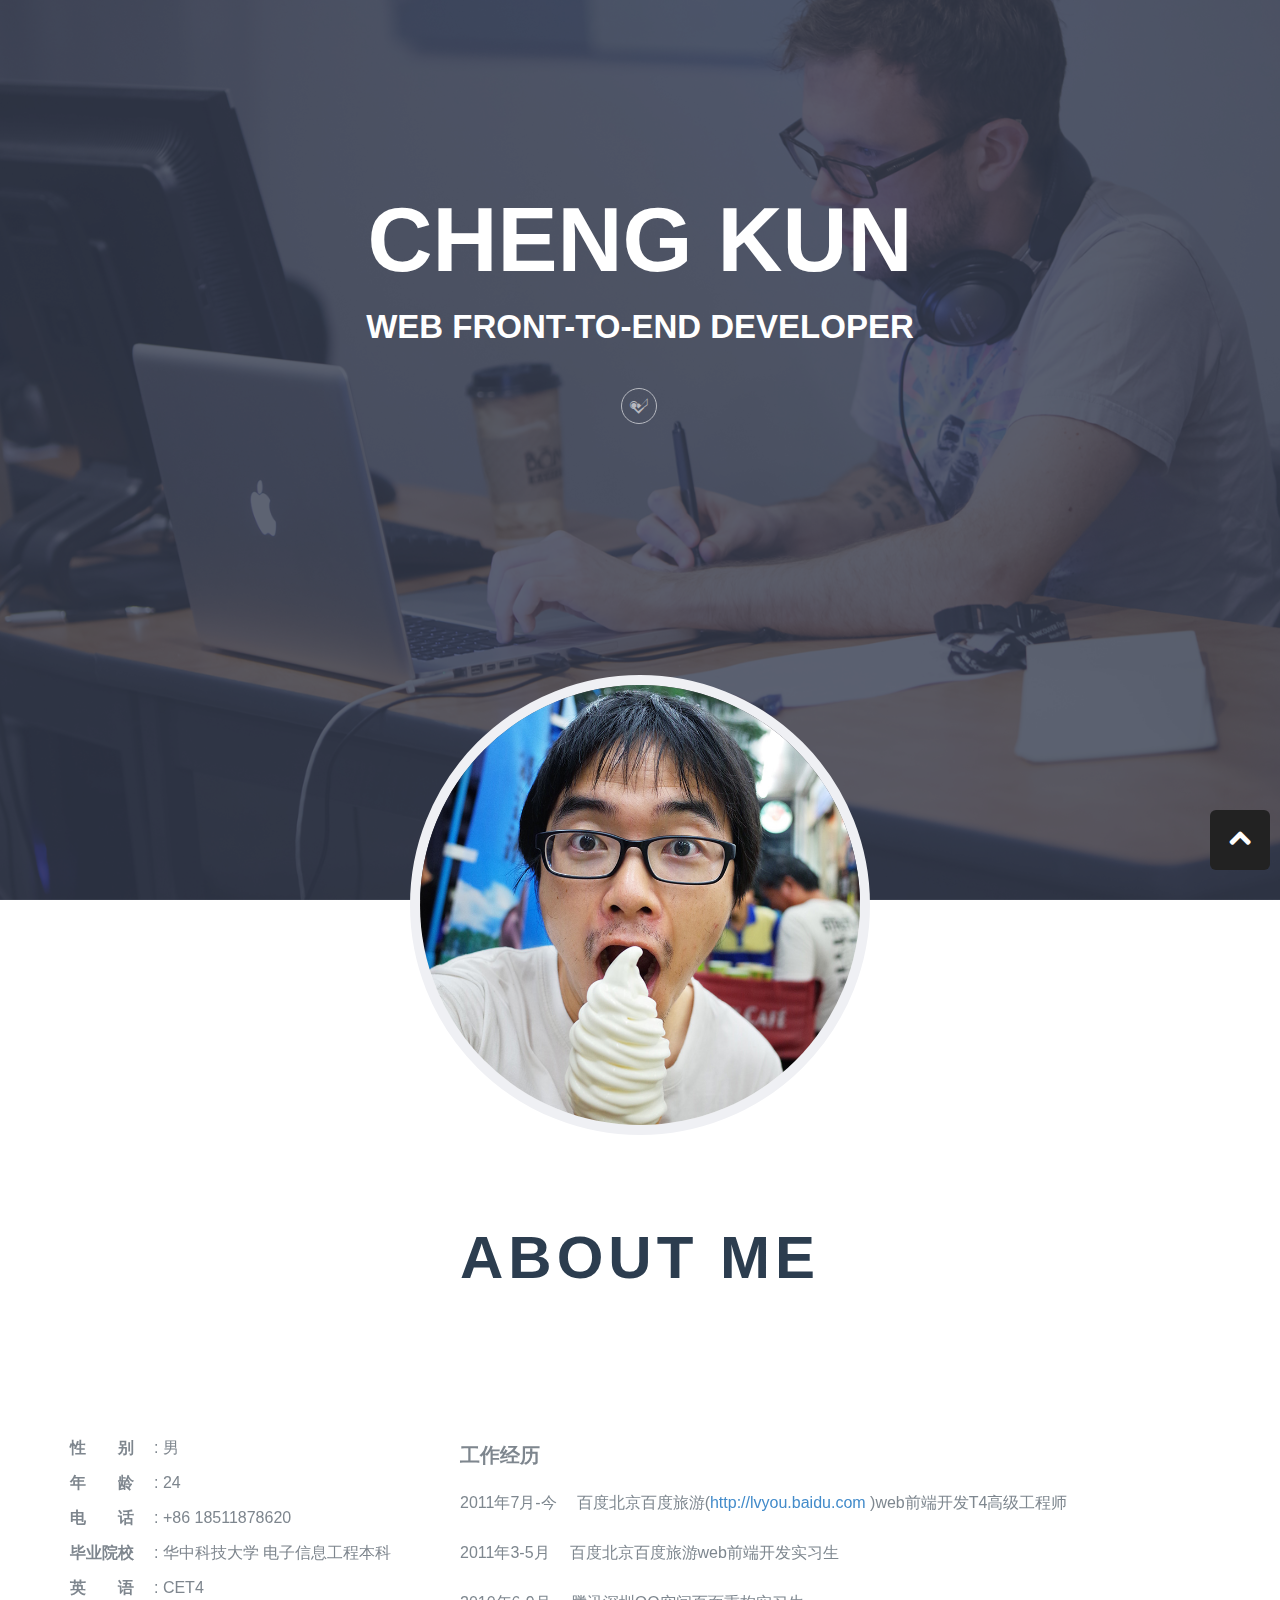
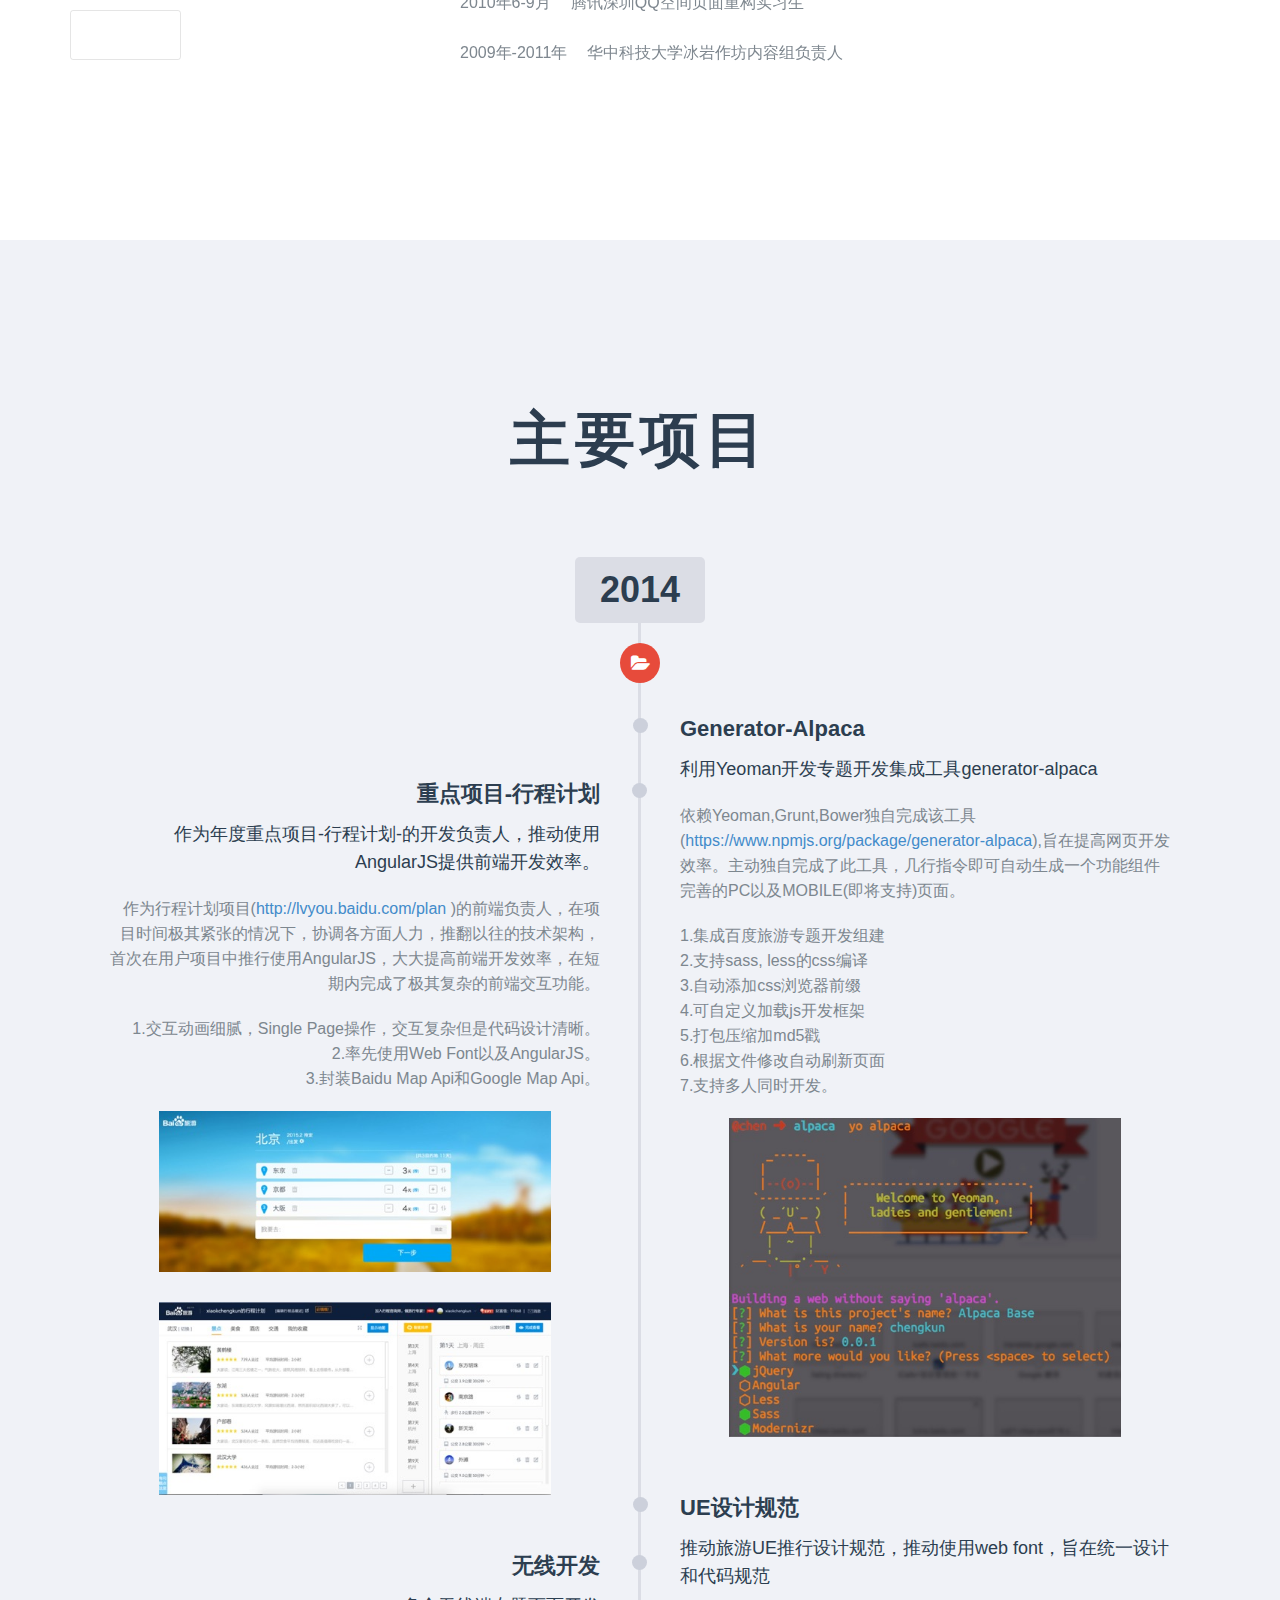
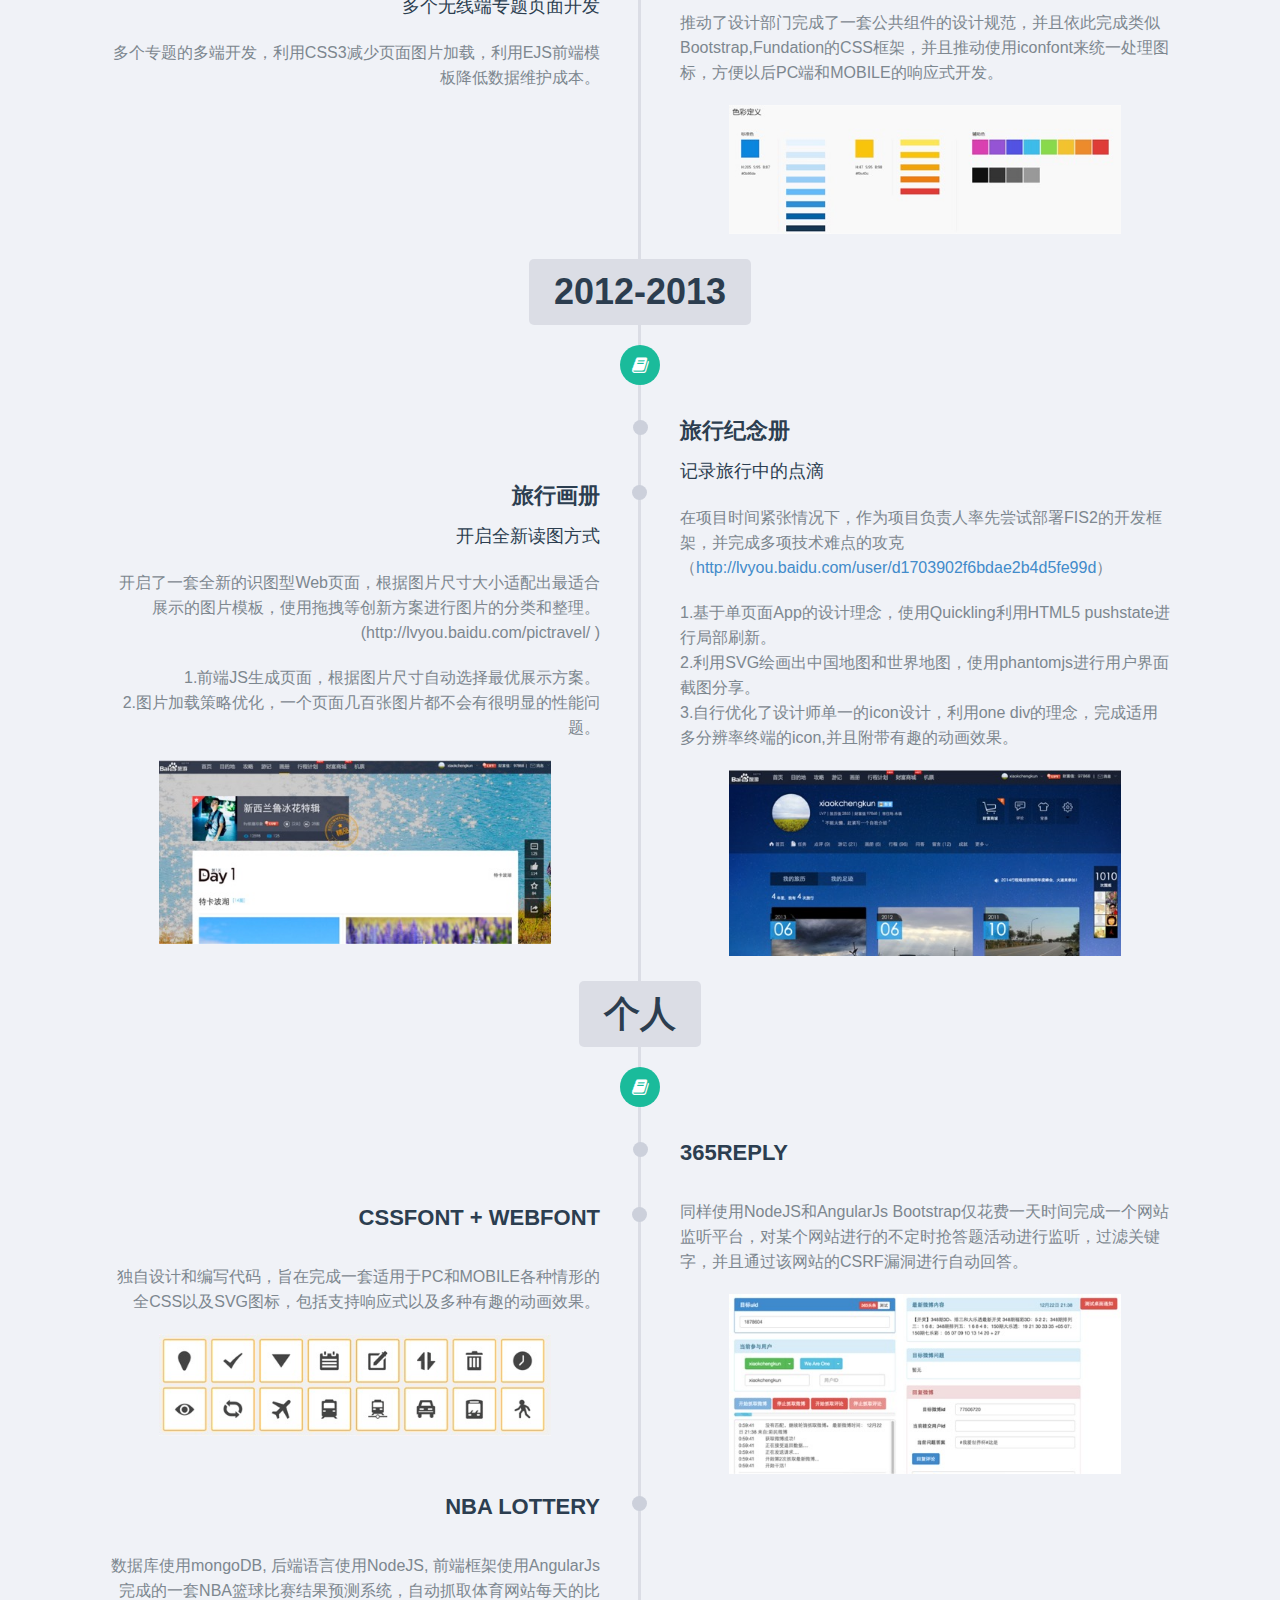
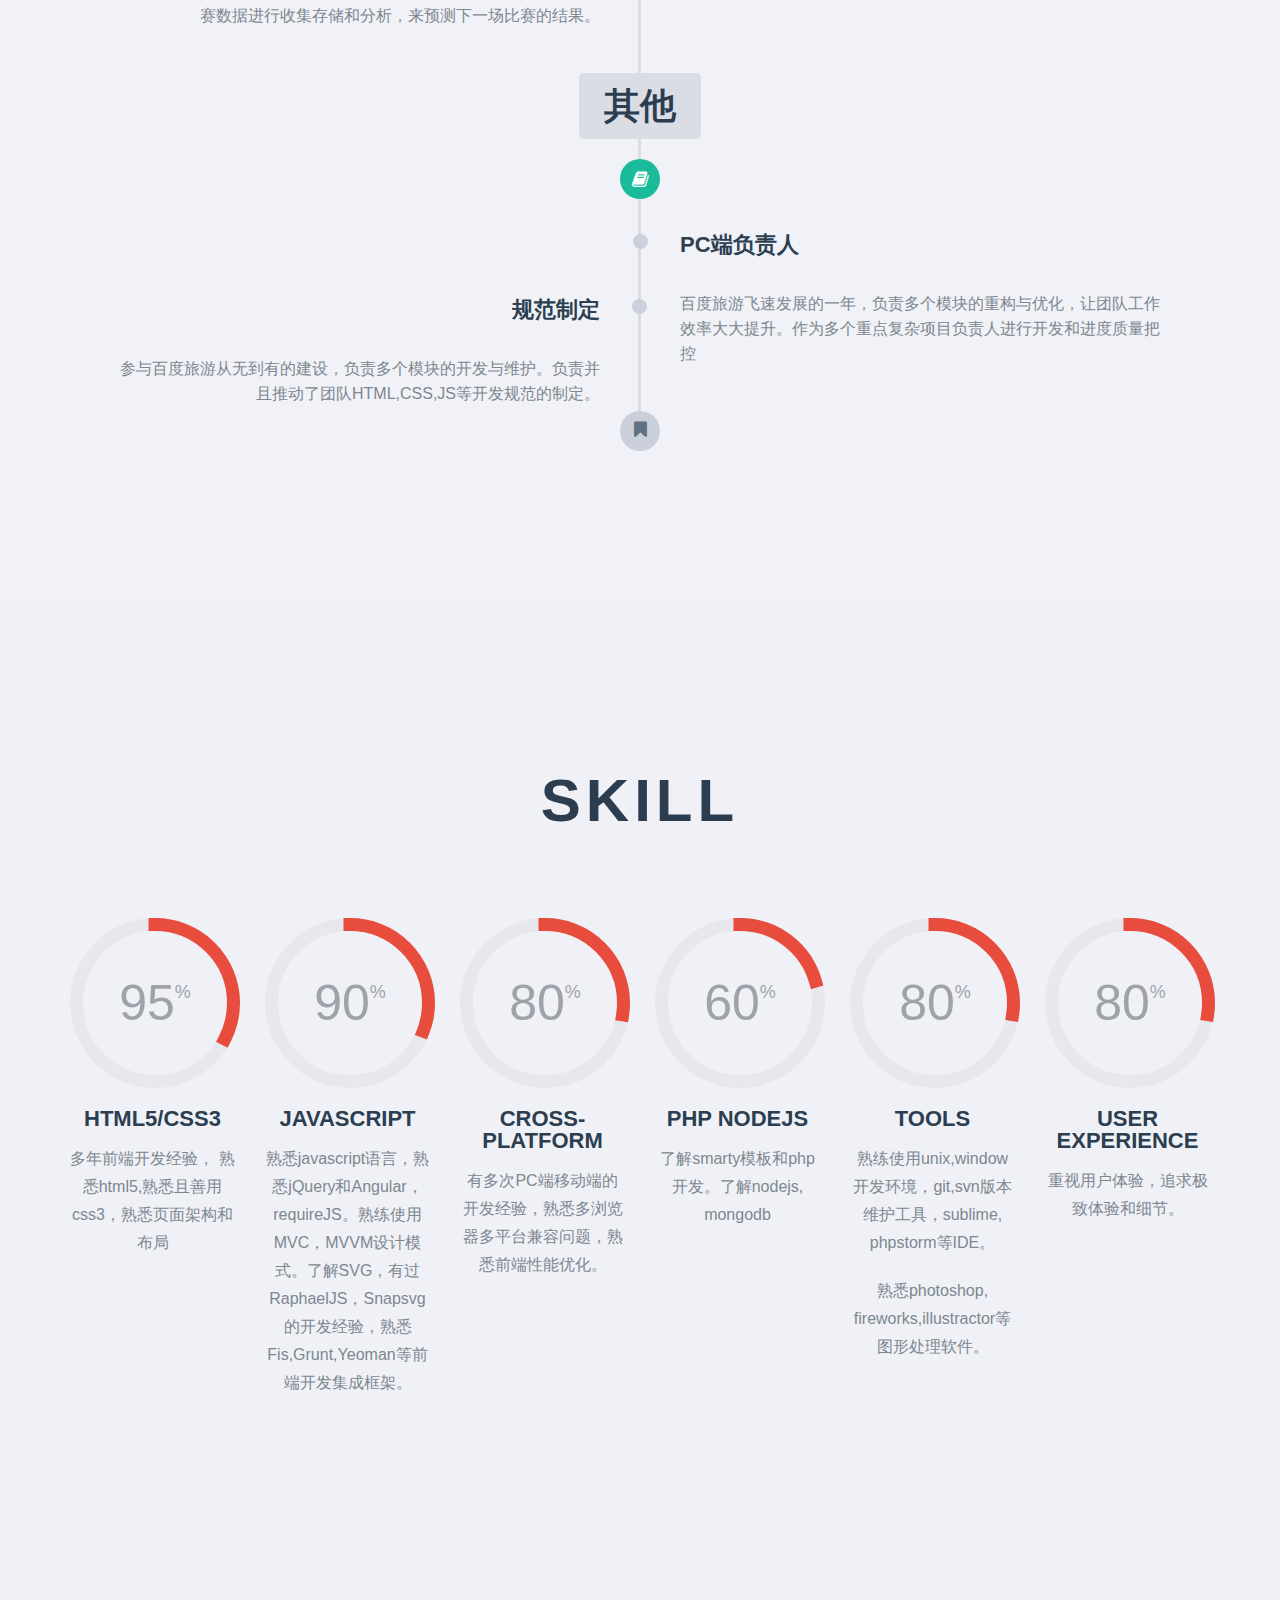
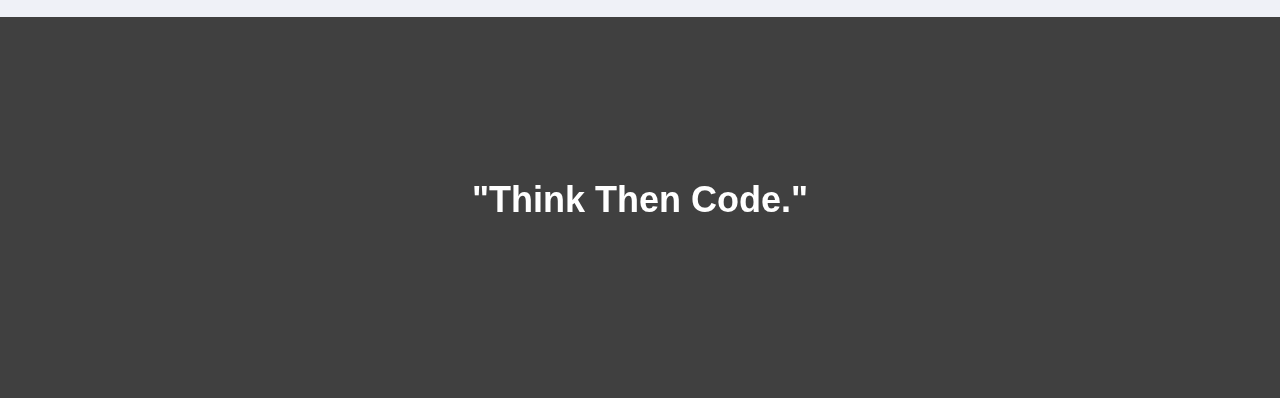
==== commit cc03981a: "update" ====
--- a/index.html
+++ b/index.html
@@ -4,7 +4,7 @@
 <meta charset="utf-8">
 <meta name="viewport" content="width=device-width, initial-scale=1.0">
 
-<title>MD</title>
+<title>个人简历-WEB前端研发</title>
 
 <!--style sheet-->
 <link rel="stylesheet" media="screen" href="./asset/bootstrap.css">
@@ -48,7 +48,7 @@
 					</div>
 
 					<ul class="social">
-				         <li><a class="github" href="http://#"></a></li>
+				         <li><a class="instagram" href="http://instagram.com/xiaokkk"></a></li>
 				    </ul><!-- end .social -->
 				</div><!-- end .col-md-12 -->
 			</div><!-- end .cotainer -->
@@ -89,14 +89,14 @@
 							<p>: 华中科技大学 电子信息工程本科</p>
 							<p>: CET4</p>
 						</div><!-- end .info-details -->
-						<a href="http://html.metrothemes.me/md-html/md-live/index-1.html#" class="mt-button large btn"><i class="fa-download"></i><span>Download Resume</span></a>
+						<a href="./download/chengkun_zh.pdf" class="mt-button large btn"><i class="fa-download"></i><span>下载</span></a>
 					</div> <!-- end .about-info -->
 				</div> <!-- end .col-md-4 -->
 				<div class="col-md-8">
 					<div class="about-extra">
 						<h4>工作经历</h4>
 						<div class="about-extra-icon">
-							<p><label>2011年7月-今</label>百度北京百度旅游(http://lvyou.baidu.com )web前端开发T4高级工程师</p>
+							<p><label>2011年7月-今</label>百度北京百度旅游(<a target="_blank" href="http://lvyou.baidu.com">http://lvyou.baidu.com</a> )web前端开发T4高级工程师</p>
 							<p><label>2011年3-5月 </label>百度北京百度旅游web前端开发实习生</p>
 							<p><label>2010年6-9月</label>腾讯深圳QQ空间页面重构实习生</p>
 							<p><label>2009年-2011年</label>华中科技大学冰岩作坊内容组负责人</p>
@@ -139,7 +139,7 @@
 										<p>作为年度重点项目-行程计划-的开发负责人，推动使用AngularJS提供前端开发效率。</p>
 									</div>
 									<div class="timeline-post-content">
-										<p>作为行程计划项目(http://lvyou.baidu.com/plan )的前端负责人，在项目时间极其紧张的情况下，协调各方面人力，推翻以往的技术架构，首次在用户项目中推行使用AngularJS，大大提高前端开发效率，在短期内完成了极其复杂的前端交互功能。</p>
+										<p>作为行程计划项目(<a target="_blank" href="http://lvyou.baidu.com/plan">http://lvyou.baidu.com/plan</a> )的前端负责人，在项目时间极其紧张的情况下，协调各方面人力，推翻以往的技术架构，首次在用户项目中推行使用AngularJS，大大提高前端开发效率，在短期内完成了极其复杂的前端交互功能。</p>
 										<p>
 											1.交互动画细腻，Single Page操作，交互复杂但是代码设计清晰。<br>
 											2.率先使用Web Font以及AngularJS。<br>
@@ -181,7 +181,7 @@
 										<p>利用Yeoman开发专题开发集成工具generator-alpaca</p>
 									</div>
 									<div class="timeline-post-content">
-										<p>依赖Yeoman,Grunt,Bower独自完成该工具(https://www.npmjs.org/package/generator-alpaca ),旨在提高网页开发效率。主动独自完成了此工具，几行指令即可自动生成一个功能组件完善的PC以及MOBILE(即将支持)页面。</p>
+										<p>依赖Yeoman,Grunt,Bower独自完成该工具(<a target="_blank" href="https://www.npmjs.org/package/generator-alpaca">https://www.npmjs.org/package/generator-alpaca</a>),旨在提高网页开发效率。主动独自完成了此工具，几行指令即可自动生成一个功能组件完善的PC以及MOBILE(即将支持)页面。</p>
 										<p>1.集成百度旅游专题开发组建<br>
 										2.支持sass, less的css编译 <br>
 										3.自动添加css浏览器前缀 <br>
@@ -258,7 +258,7 @@
 										<p>记录旅行中的点滴</p>
 									</div>
 									<div class="timeline-post-content">
-										<p>在项目时间紧张情况下，作为项目负责人率先尝试部署FIS2的开发框架，并完成多项技术难点的攻克（http://lvyou.baidu.com/user/d1703902f6bdae2b4d5fe99d ）</p>
+										<p>在项目时间紧张情况下，作为项目负责人率先尝试部署FIS2的开发框架，并完成多项技术难点的攻克（<a target="_blank" href="http://lvyou.baidu.com/user/d1703902f6bdae2b4d5fe99d">http://lvyou.baidu.com/user/d1703902f6bdae2b4d5fe99d</a>）</p>
 										<p>
 											1.基于单页面App的设计理念，使用Quickling利用HTML5 pushstate进行局部刷新。<br>
 											2.利用SVG绘画出中国地图和世界地图，使用phantomjs进行用户界面截图分享。<br>
@@ -486,6 +486,6 @@
 
 </script>
 <!-- Scroll Top -->
-  <a class="scroll-top" href="http://html.metrothemes.me/md-html/md-live/index-1.html#" title="Scroll to top" style="display: block;"><i class="fa-chevron-up"></i></a>
+  <a class="scroll-top" href="#" title="Scroll to top" style="display: block;"><i class="fa-chevron-up"></i></a>
 
 </body></html>
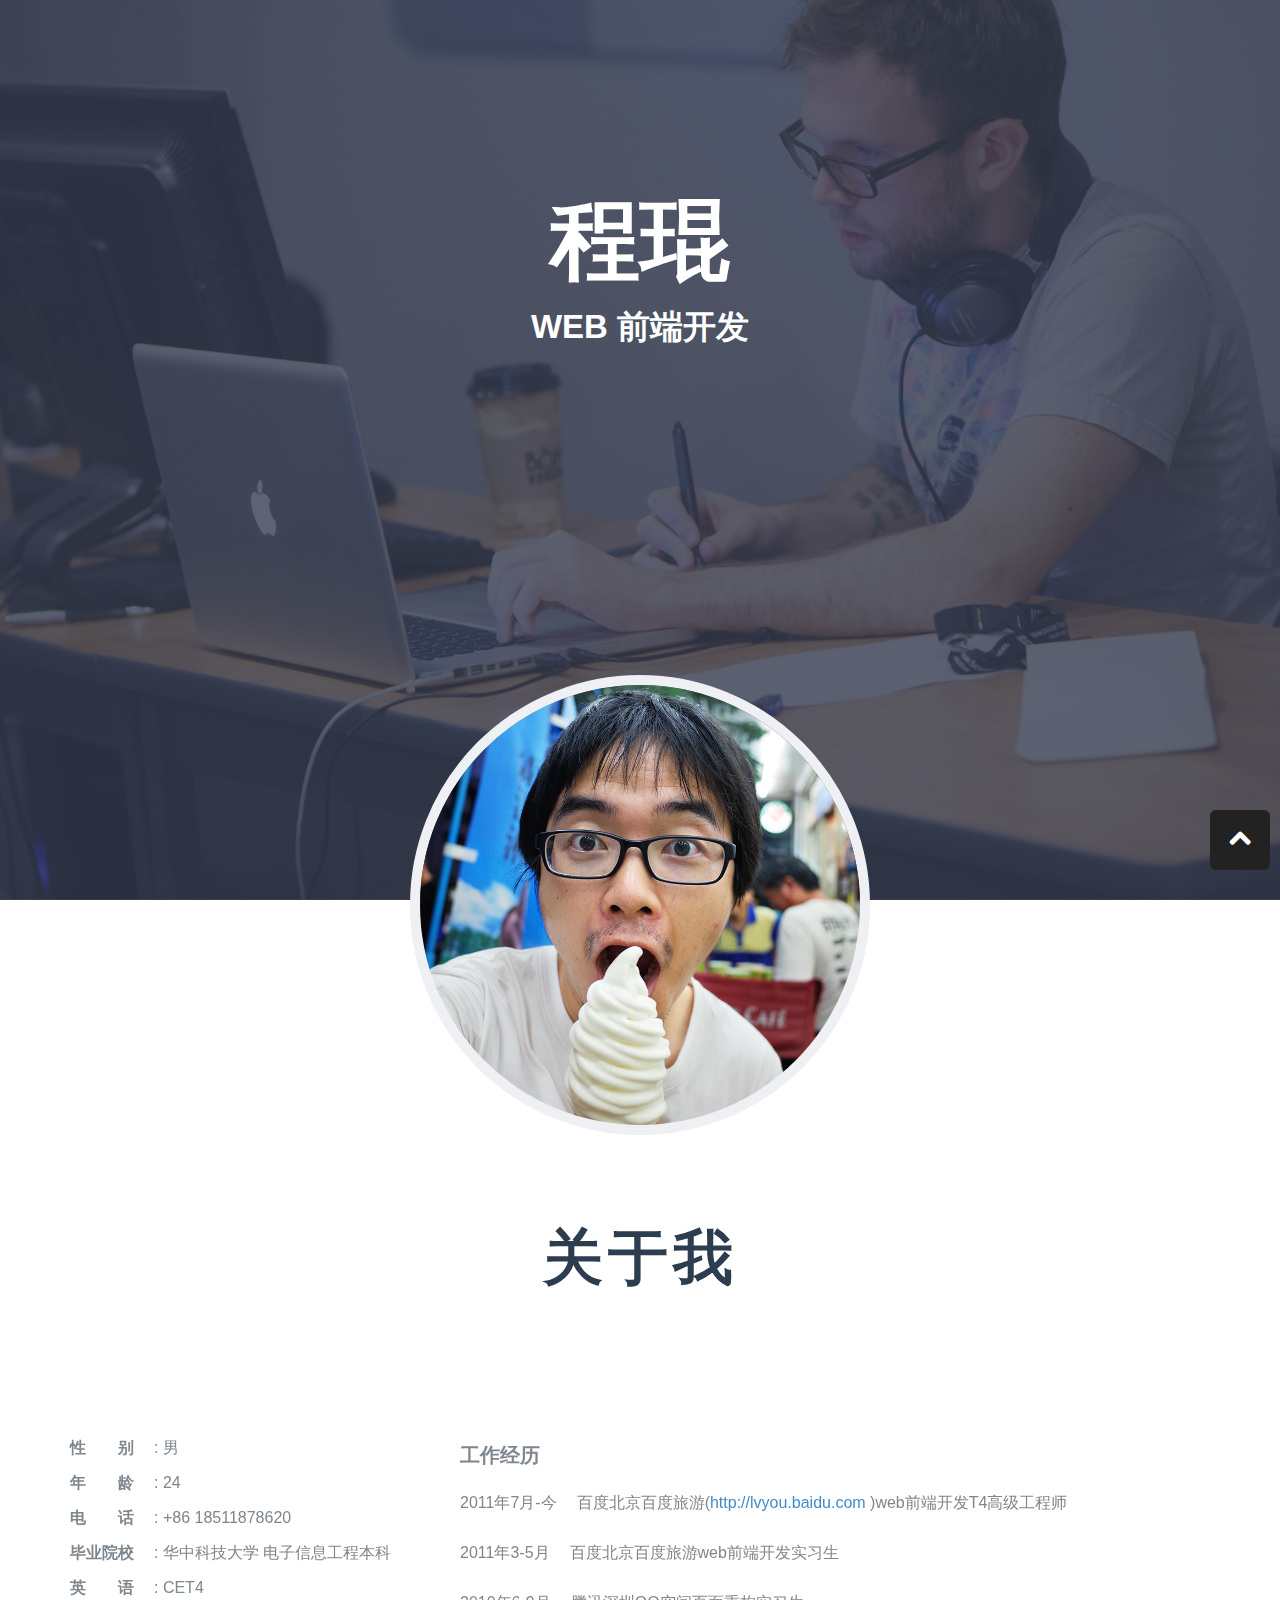
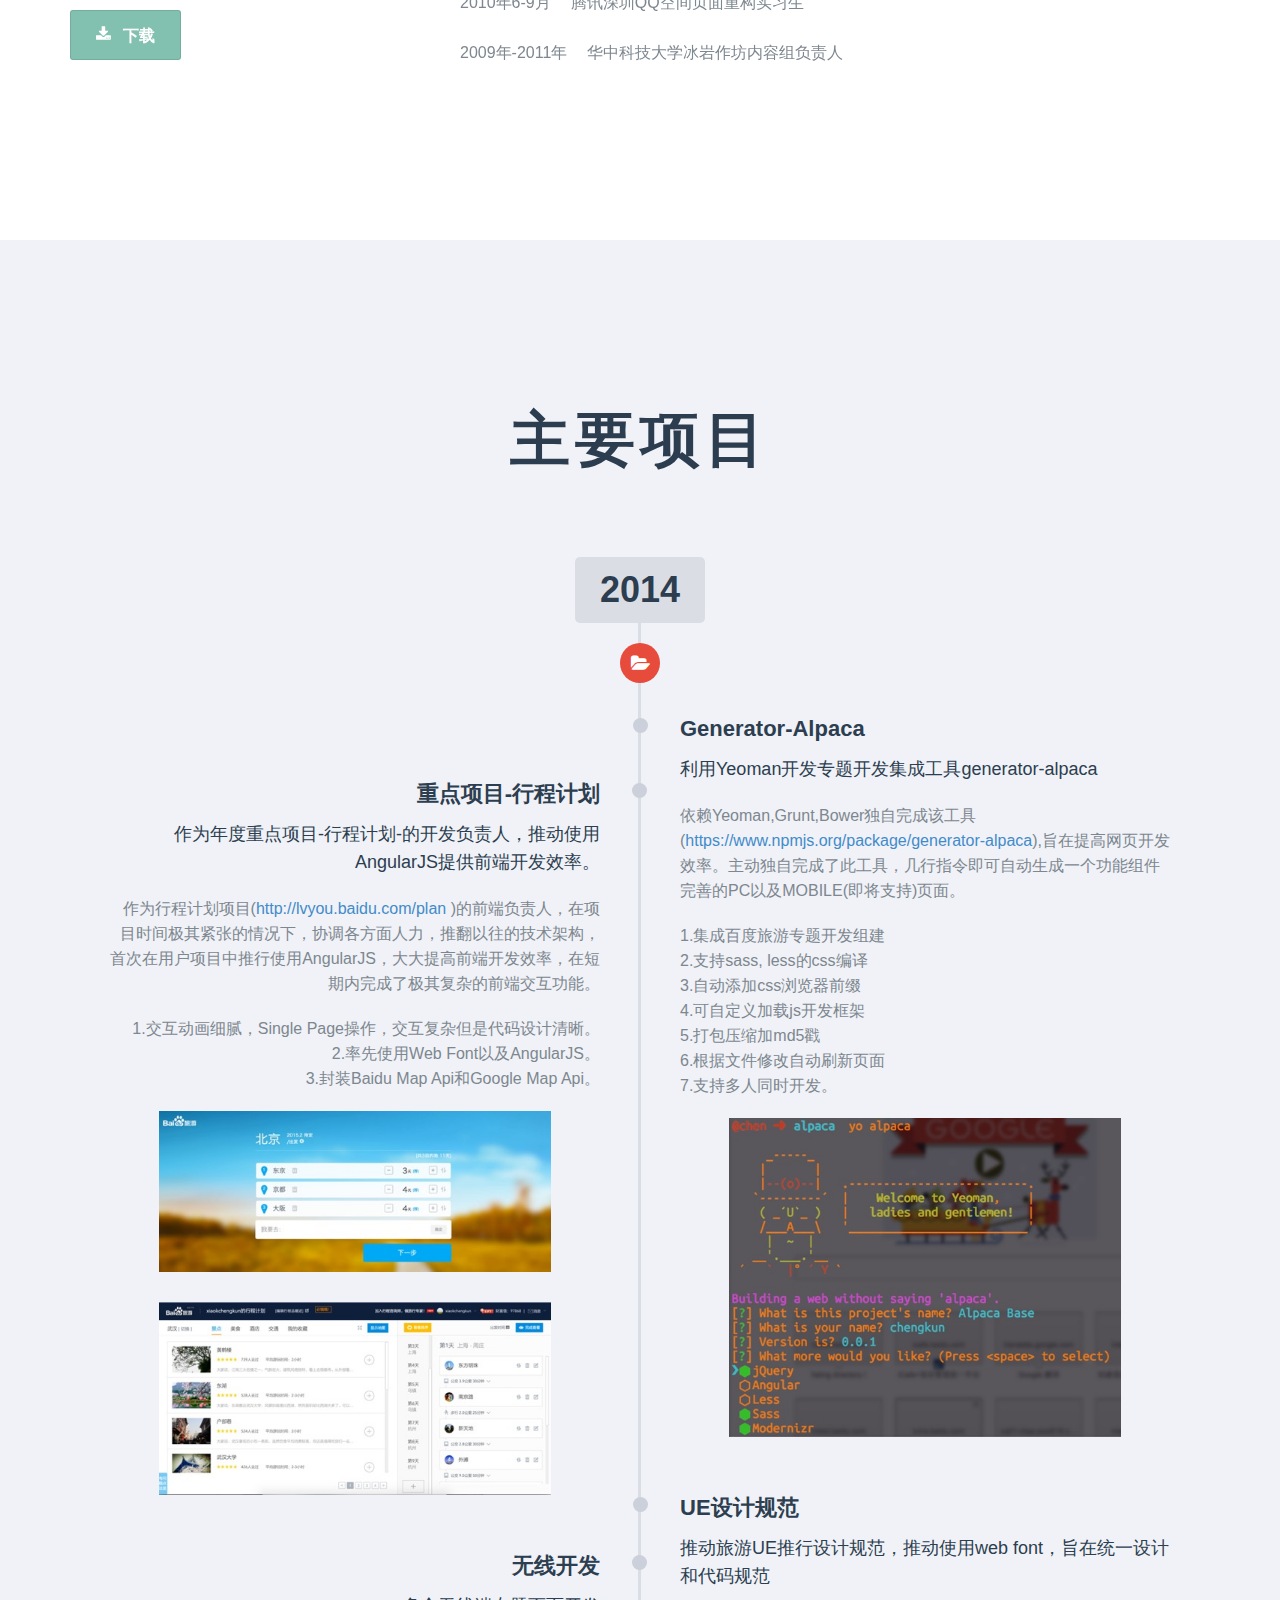
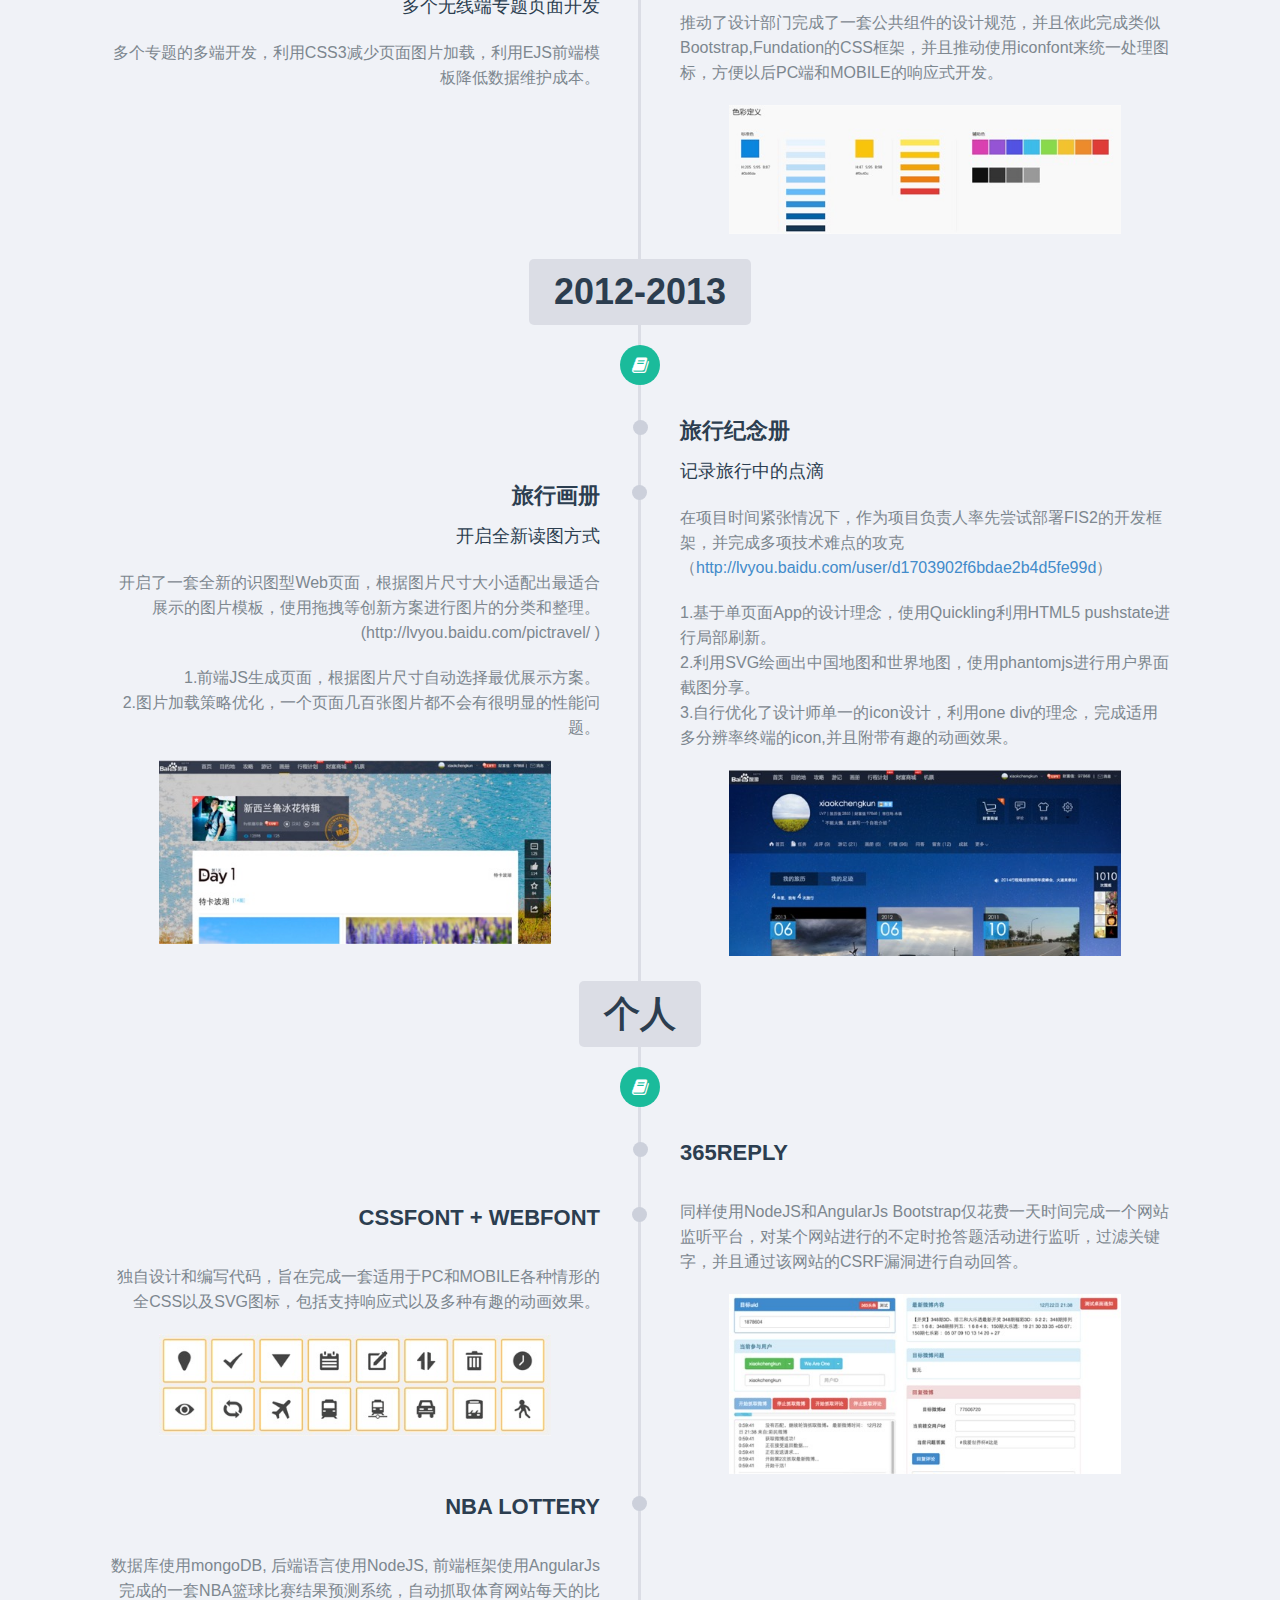
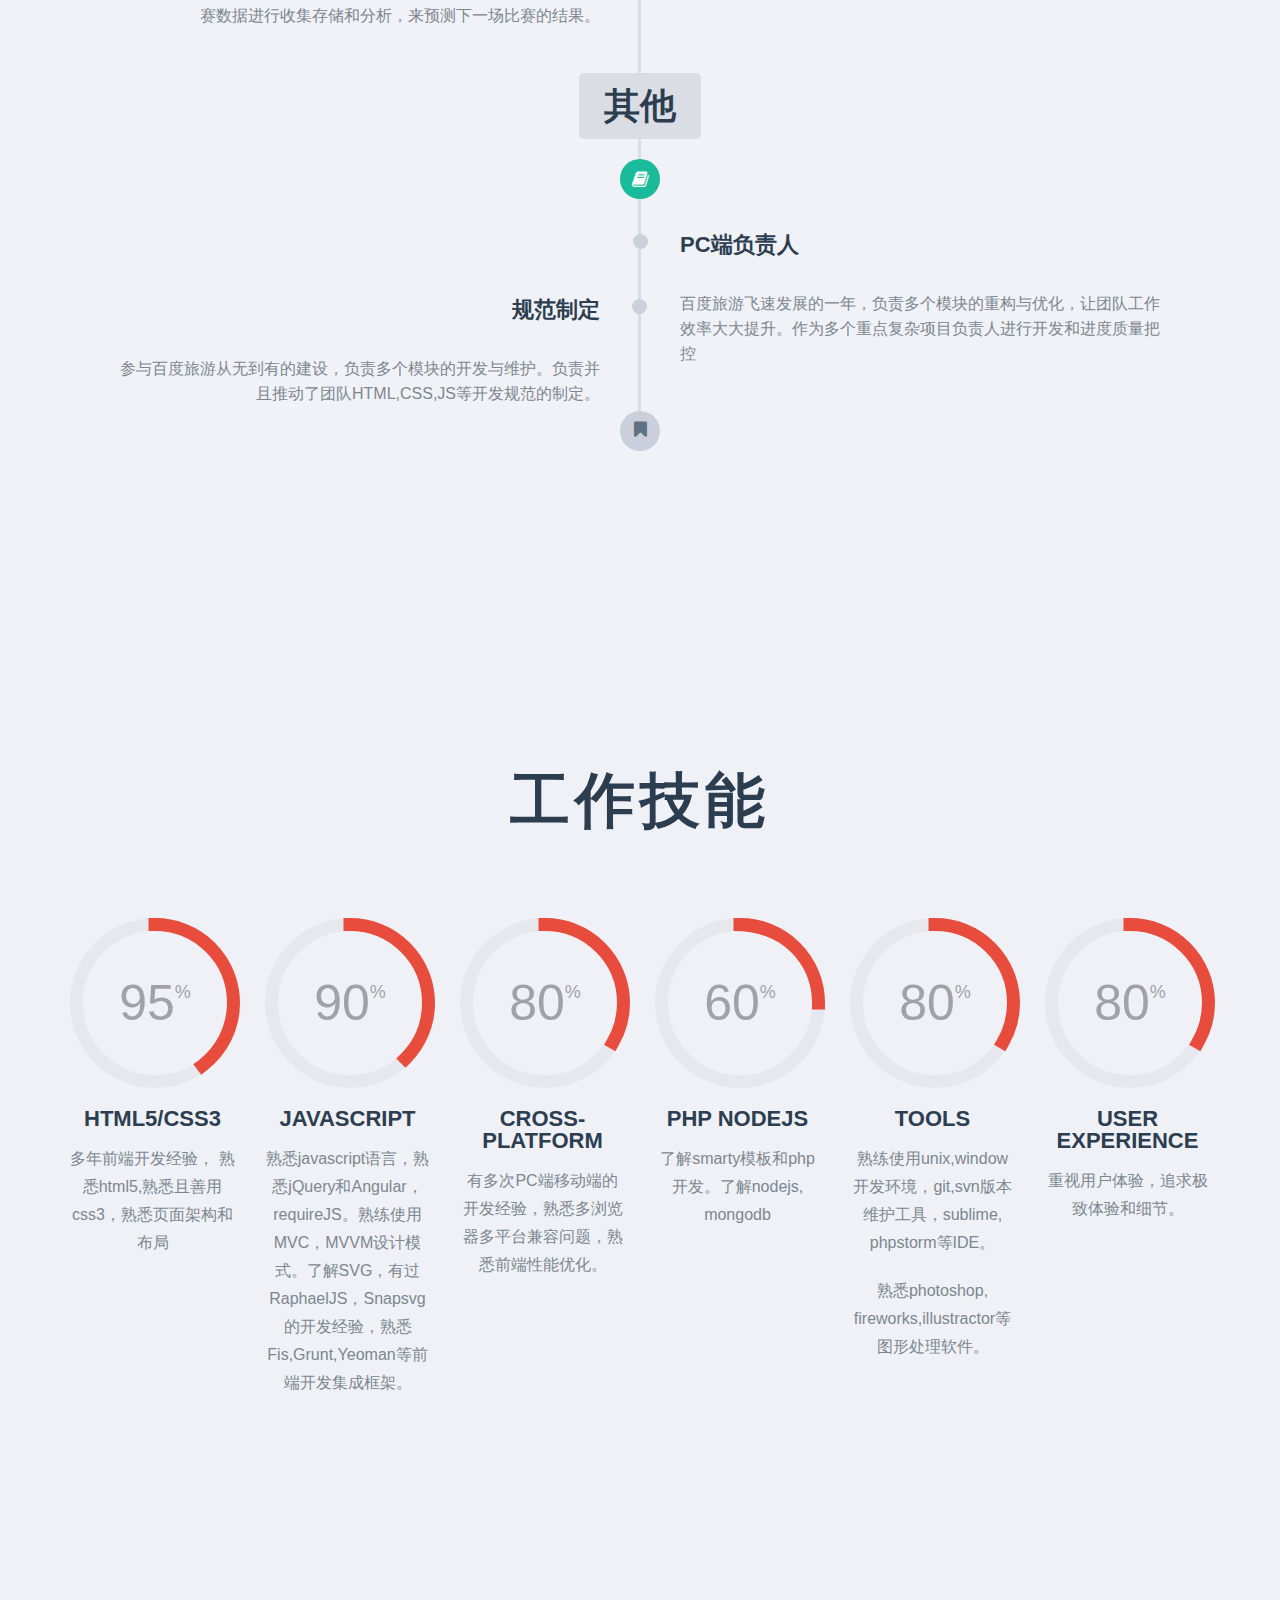
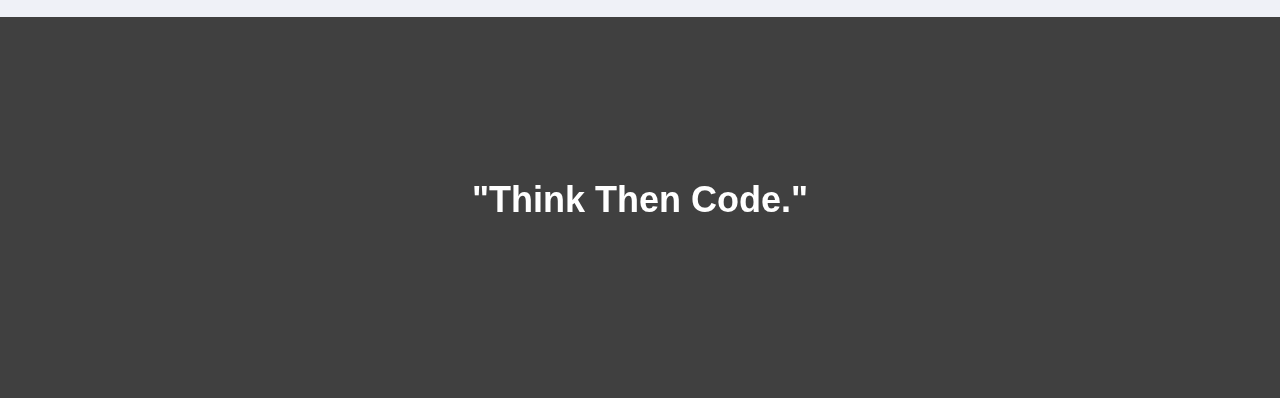
==== commit c7d206ac: "add big pic" ====
--- a/index.html
+++ b/index.html
@@ -43,13 +43,13 @@
 				<div class="col-md-12">
 
 					<div class="info">
-						<h2>CHENG KUN</h2>
-						<h3>WEB FRONT-TO-END DEVELOPER</h3>
+						<h2>程琨</h2>
+						<h3>WEB 前端开发</h3>
 					</div>
 
-					<ul class="social">
+					<!-- <ul class="social">
 				         <li><a class="instagram" href="http://instagram.com/xiaokkk"></a></li>
-				    </ul><!-- end .social -->
+				    </ul> -->
 				</div><!-- end .col-md-12 -->
 			</div><!-- end .cotainer -->
 
@@ -64,7 +64,7 @@
 	<section id="about" class="section about-style1">
 		<div class="container">
 			<div class="section-title">
-				<h2>About me</h2>
+				<h2>关于我</h2>
 				<span class="border"></span>
 				<p>
 
@@ -89,7 +89,7 @@
 							<p>: 华中科技大学 电子信息工程本科</p>
 							<p>: CET4</p>
 						</div><!-- end .info-details -->
-						<a href="./download/chengkun_zh.pdf" class="mt-button large btn"><i class="fa-download"></i><span>下载</span></a>
+						<a style="background:#82C0AF;" href="./download/chengkun_zh.pdf" class="mt-button large btn"><i class="fa-download"></i><span>下载</span></a>
 					</div> <!-- end .about-info -->
 				</div> <!-- end .col-md-4 -->
 				<div class="col-md-8">
@@ -147,10 +147,10 @@
 										</p>
 									</div>
 									<div class="timeline-post-img">
-										<img src="./asset/img/plan1.png" alt="">
-									</div>
-									<div class="timeline-post-img">
-										<img src="./asset/img/plan2.png" alt="">
+										<a target="_blank" href="./asset/img/plan1_full.png"><img src="./asset/img/plan1.png" alt=""></a>
+									</div>
+									<div class="timeline-post-img">
+										<a target="_blank" href="./asset/img/plan2_full.png"><img src="./asset/img/plan2.png" alt=""></a>
 									</div>
 								</div>
 							</div>
@@ -191,7 +191,7 @@
 										7.支持多人同时开发。</p>
 									</div>
 									<div class="timeline-post-img">
-										<img src="./asset/img/alpaca.jpg" alt="">
+										<a target="_blank" href="./asset/img/alpaca_full.png"><img src="./asset/img/alpaca.jpg" alt=""></a>
 									</div>
 								</div>
 							</div>
@@ -242,7 +242,7 @@
 										</p>
 									</div>
 									<div class="timeline-post-img">
-										<img src="./asset/img/pictravel.png" alt="">
+										<a target="_blank" href="./asset/img/pictravel_full.png"><img src="./asset/img/pictravel.png" alt=""></a>
 									</div>
 								</div> <!-- /.timeline-post-content-holder end -->
 							</div> <!-- /.timeline-post end -->
@@ -266,7 +266,7 @@
 										</p>
 									</div>
 									<div class="timeline-post-img">
-										<img src="./asset/img/travel.png" alt="">
+										<a target="_blank" href="./asset/img/travel_full.png"><img src="./asset/img/travel.png" alt=""></a>
 									</div>
 								</div> <!-- /.timeline-post-content-holder end -->
 							</div> <!-- /.timeline-post end -->
@@ -326,7 +326,7 @@
 										<p>同样使用NodeJS和AngularJs Bootstrap仅花费一天时间完成一个网站监听平台，对某个网站进行的不定时抢答题活动进行监听，过滤关键字，并且通过该网站的CSRF漏洞进行自动回答。</p>
 									</div>
 									<div class="timeline-post-img">
-										<img src="./asset/img/365.png" alt="">
+										<a target="_blank" href="./asset/img/365_full.png"><img src="./asset/img/365.png" alt=""></a>
 									</div>
 								</div> <!-- /.timeline-post-content-holder end -->
 							</div>
@@ -389,7 +389,7 @@
 		<div class="container">
 
 			<div class="section-title">
-				<h2>Skill</h2>
+				<h2>工作技能</h2>
 				<span class="border"></span>
 			</div><!-- end .section-title -->
 			<div class="row">
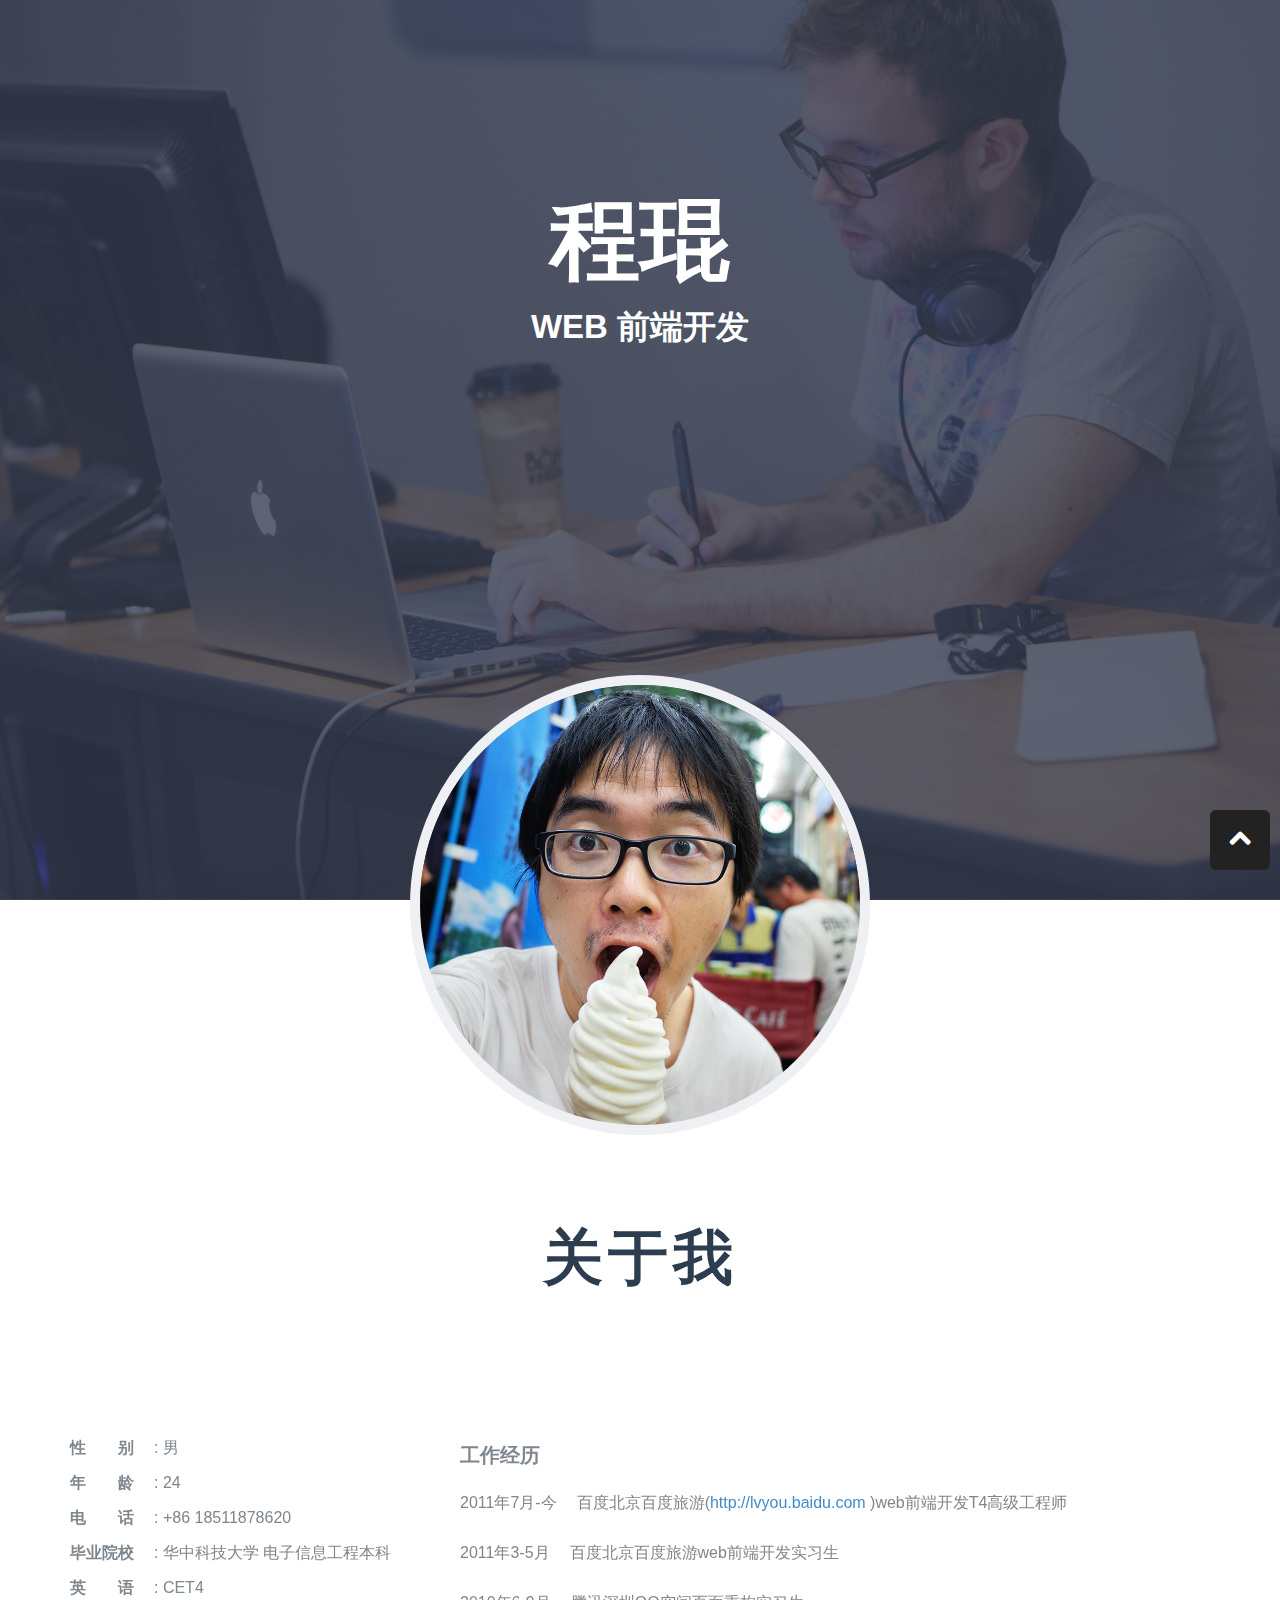
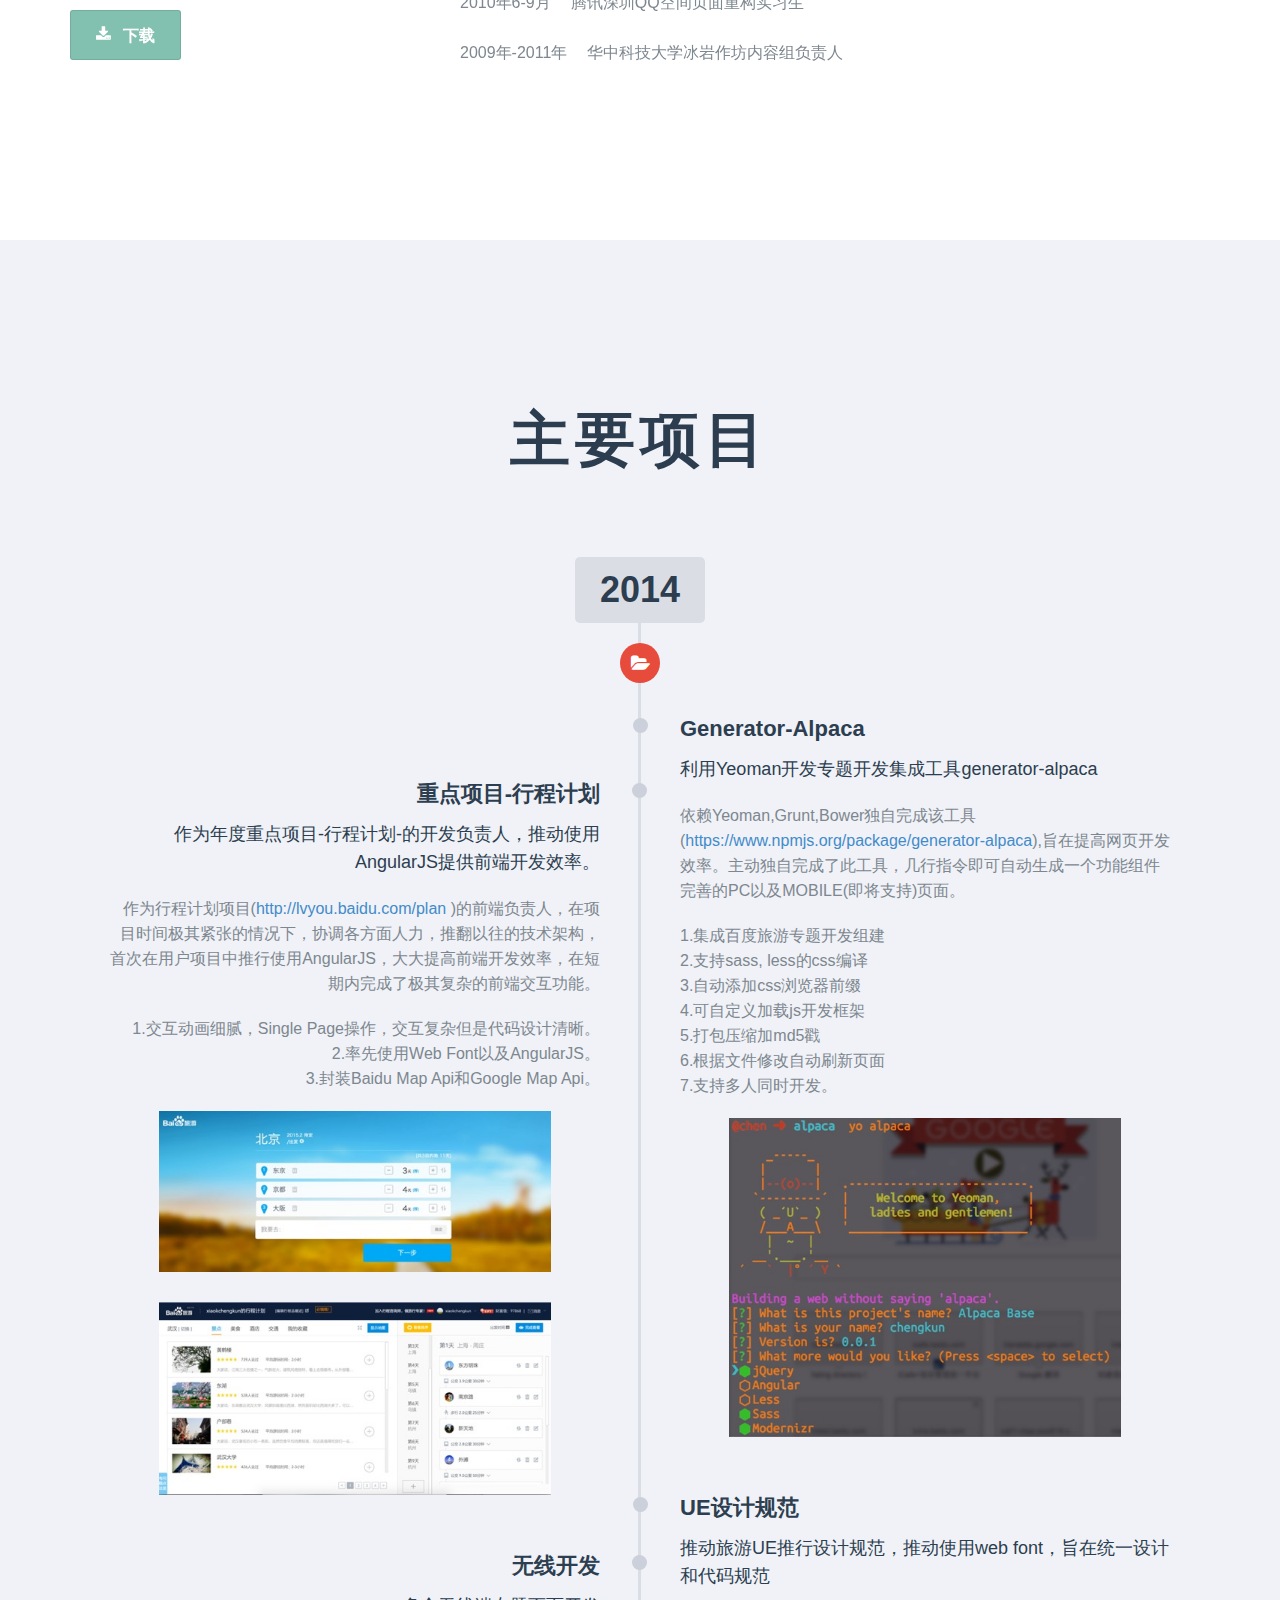
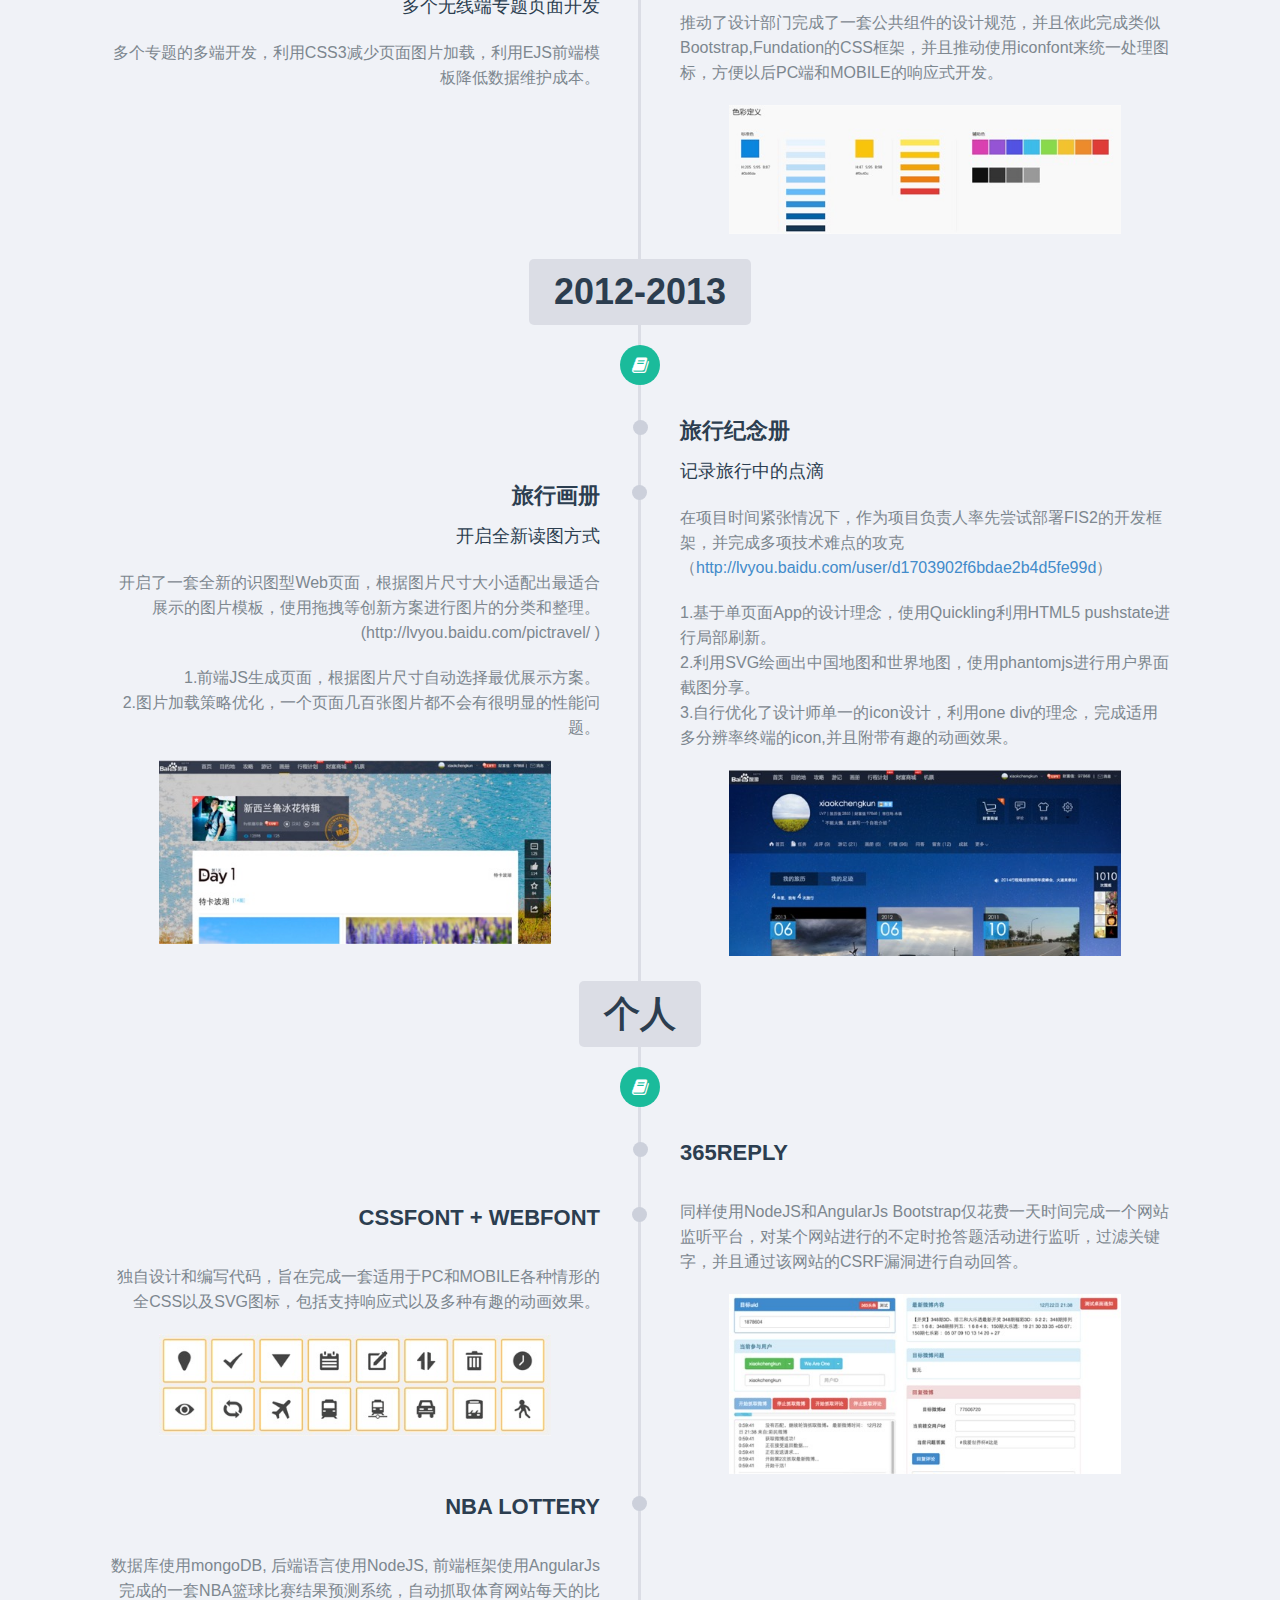
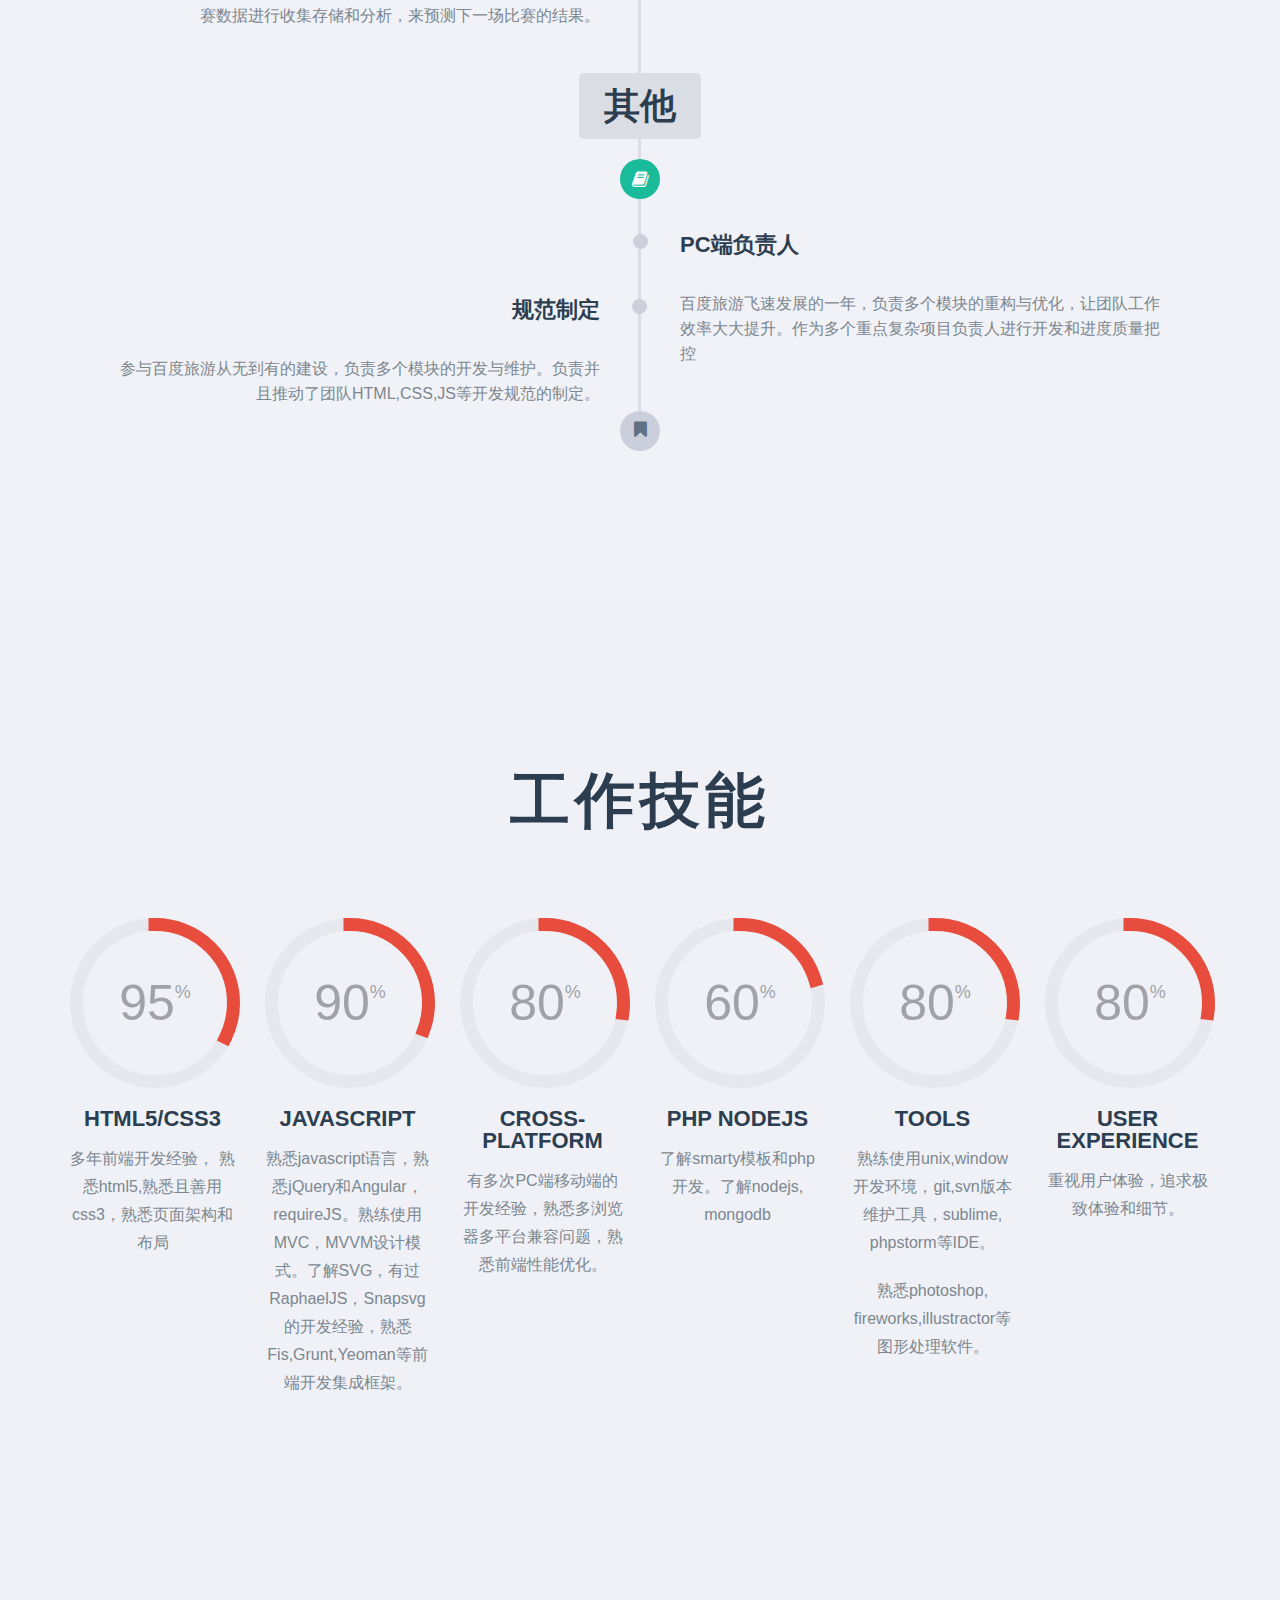
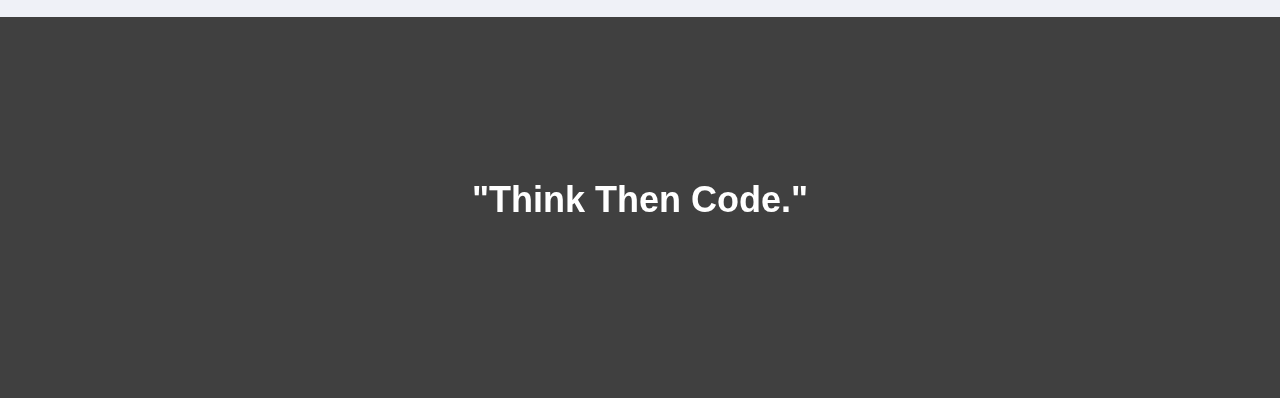
==== commit 380edb52: "change sth" ====
--- a/index.html
+++ b/index.html
@@ -147,10 +147,10 @@
 										</p>
 									</div>
 									<div class="timeline-post-img">
-										<a target="_blank" href="./asset/img/plan1_full.png"><img src="./asset/img/plan1.png" alt=""></a>
-									</div>
-									<div class="timeline-post-img">
-										<a target="_blank" href="./asset/img/plan2_full.png"><img src="./asset/img/plan2.png" alt=""></a>
+										<a target="_blank" href="./asset/img/plan1_full.jpg"><img src="./asset/img/plan1.png" alt=""></a>
+									</div>
+									<div class="timeline-post-img">
+										<a target="_blank" href="./asset/img/plan2_full.jpg"><img src="./asset/img/plan2.png" alt=""></a>
 									</div>
 								</div>
 							</div>
@@ -191,7 +191,7 @@
 										7.支持多人同时开发。</p>
 									</div>
 									<div class="timeline-post-img">
-										<a target="_blank" href="./asset/img/alpaca_full.png"><img src="./asset/img/alpaca.jpg" alt=""></a>
+										<a target="_blank" href="./asset/img/alpaca_full.jpg"><img src="./asset/img/alpaca.jpg" alt=""></a>
 									</div>
 								</div>
 							</div>
@@ -242,7 +242,7 @@
 										</p>
 									</div>
 									<div class="timeline-post-img">
-										<a target="_blank" href="./asset/img/pictravel_full.png"><img src="./asset/img/pictravel.png" alt=""></a>
+										<a target="_blank" href="./asset/img/pictravel_full.jpg"><img src="./asset/img/pictravel.png" alt=""></a>
 									</div>
 								</div> <!-- /.timeline-post-content-holder end -->
 							</div> <!-- /.timeline-post end -->
@@ -266,7 +266,7 @@
 										</p>
 									</div>
 									<div class="timeline-post-img">
-										<a target="_blank" href="./asset/img/travel_full.png"><img src="./asset/img/travel.png" alt=""></a>
+										<a target="_blank" href="./asset/img/travel_full.jpg"><img src="./asset/img/travel.png" alt=""></a>
 									</div>
 								</div> <!-- /.timeline-post-content-holder end -->
 							</div> <!-- /.timeline-post end -->
@@ -326,7 +326,7 @@
 										<p>同样使用NodeJS和AngularJs Bootstrap仅花费一天时间完成一个网站监听平台，对某个网站进行的不定时抢答题活动进行监听，过滤关键字，并且通过该网站的CSRF漏洞进行自动回答。</p>
 									</div>
 									<div class="timeline-post-img">
-										<a target="_blank" href="./asset/img/365_full.png"><img src="./asset/img/365.png" alt=""></a>
+										<a target="_blank" href="./asset/img/365_full.jpg"><img src="./asset/img/365.png" alt=""></a>
 									</div>
 								</div> <!-- /.timeline-post-content-holder end -->
 							</div>
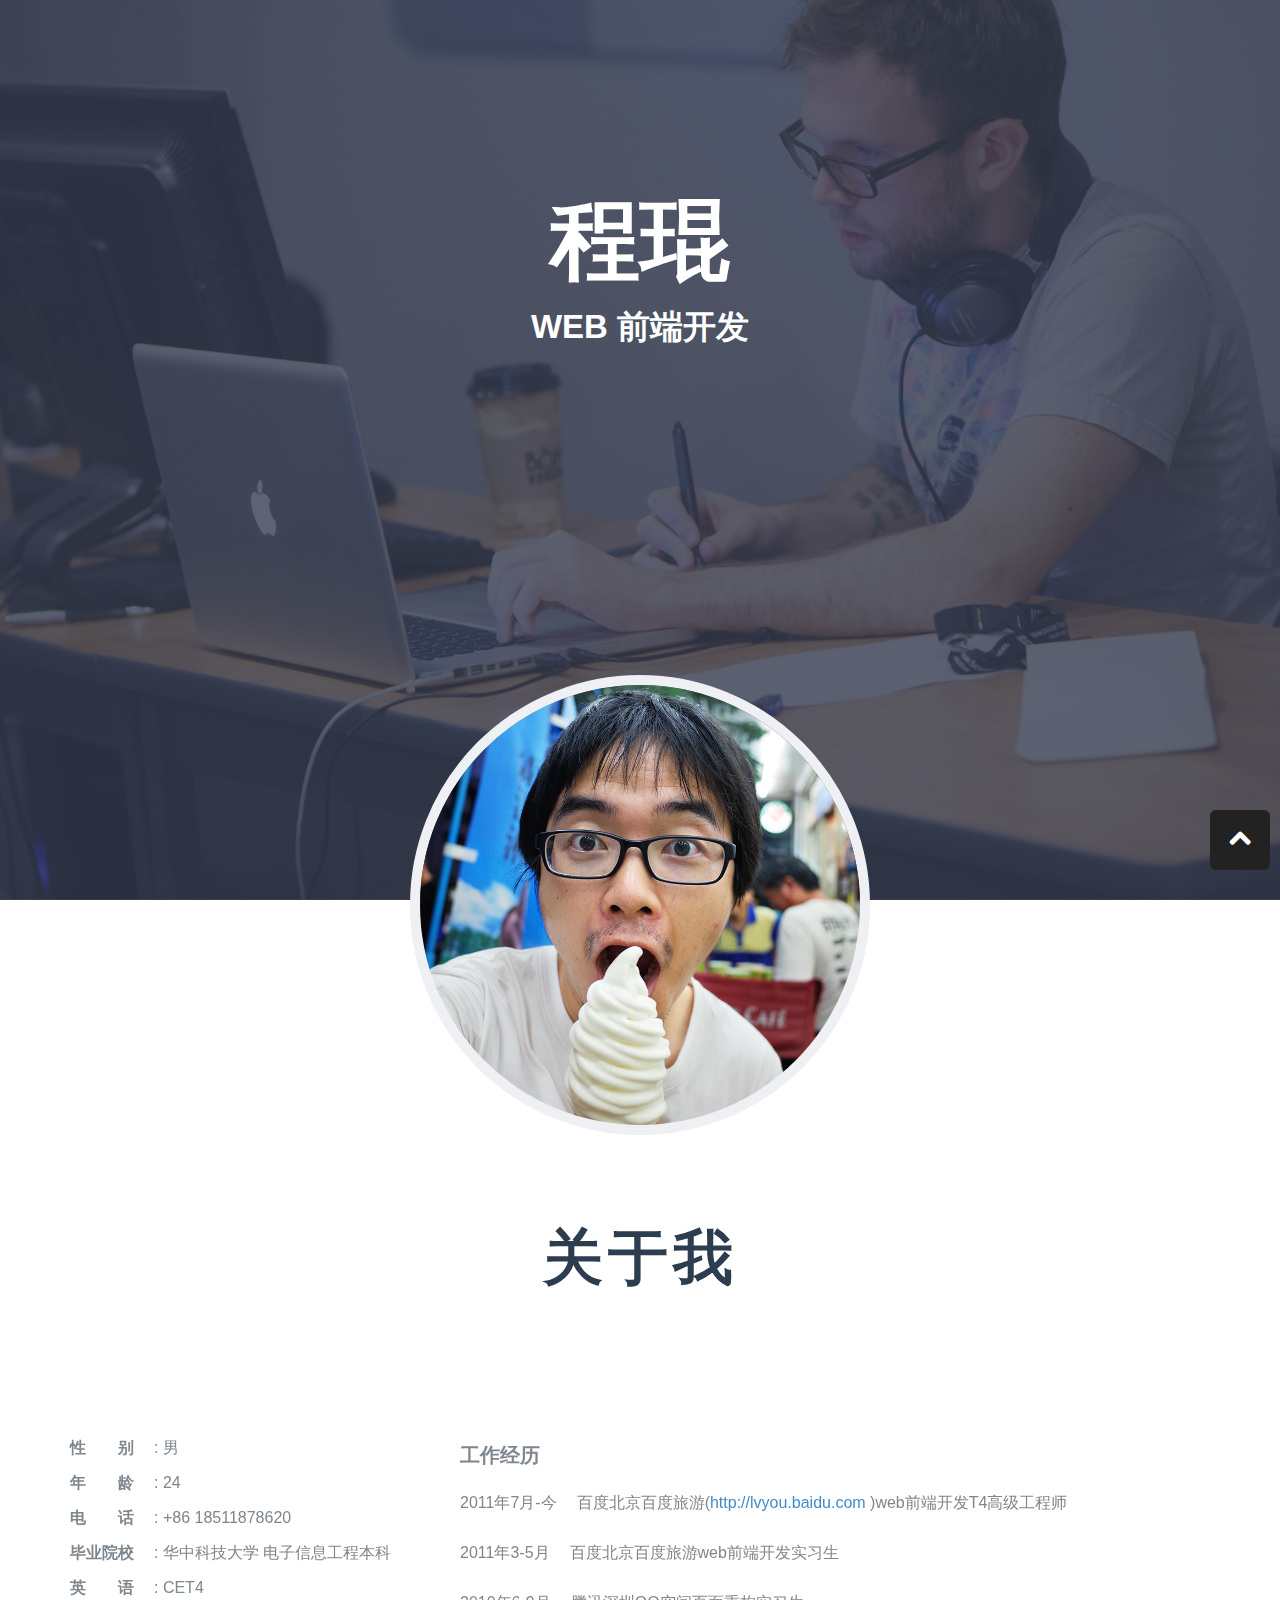
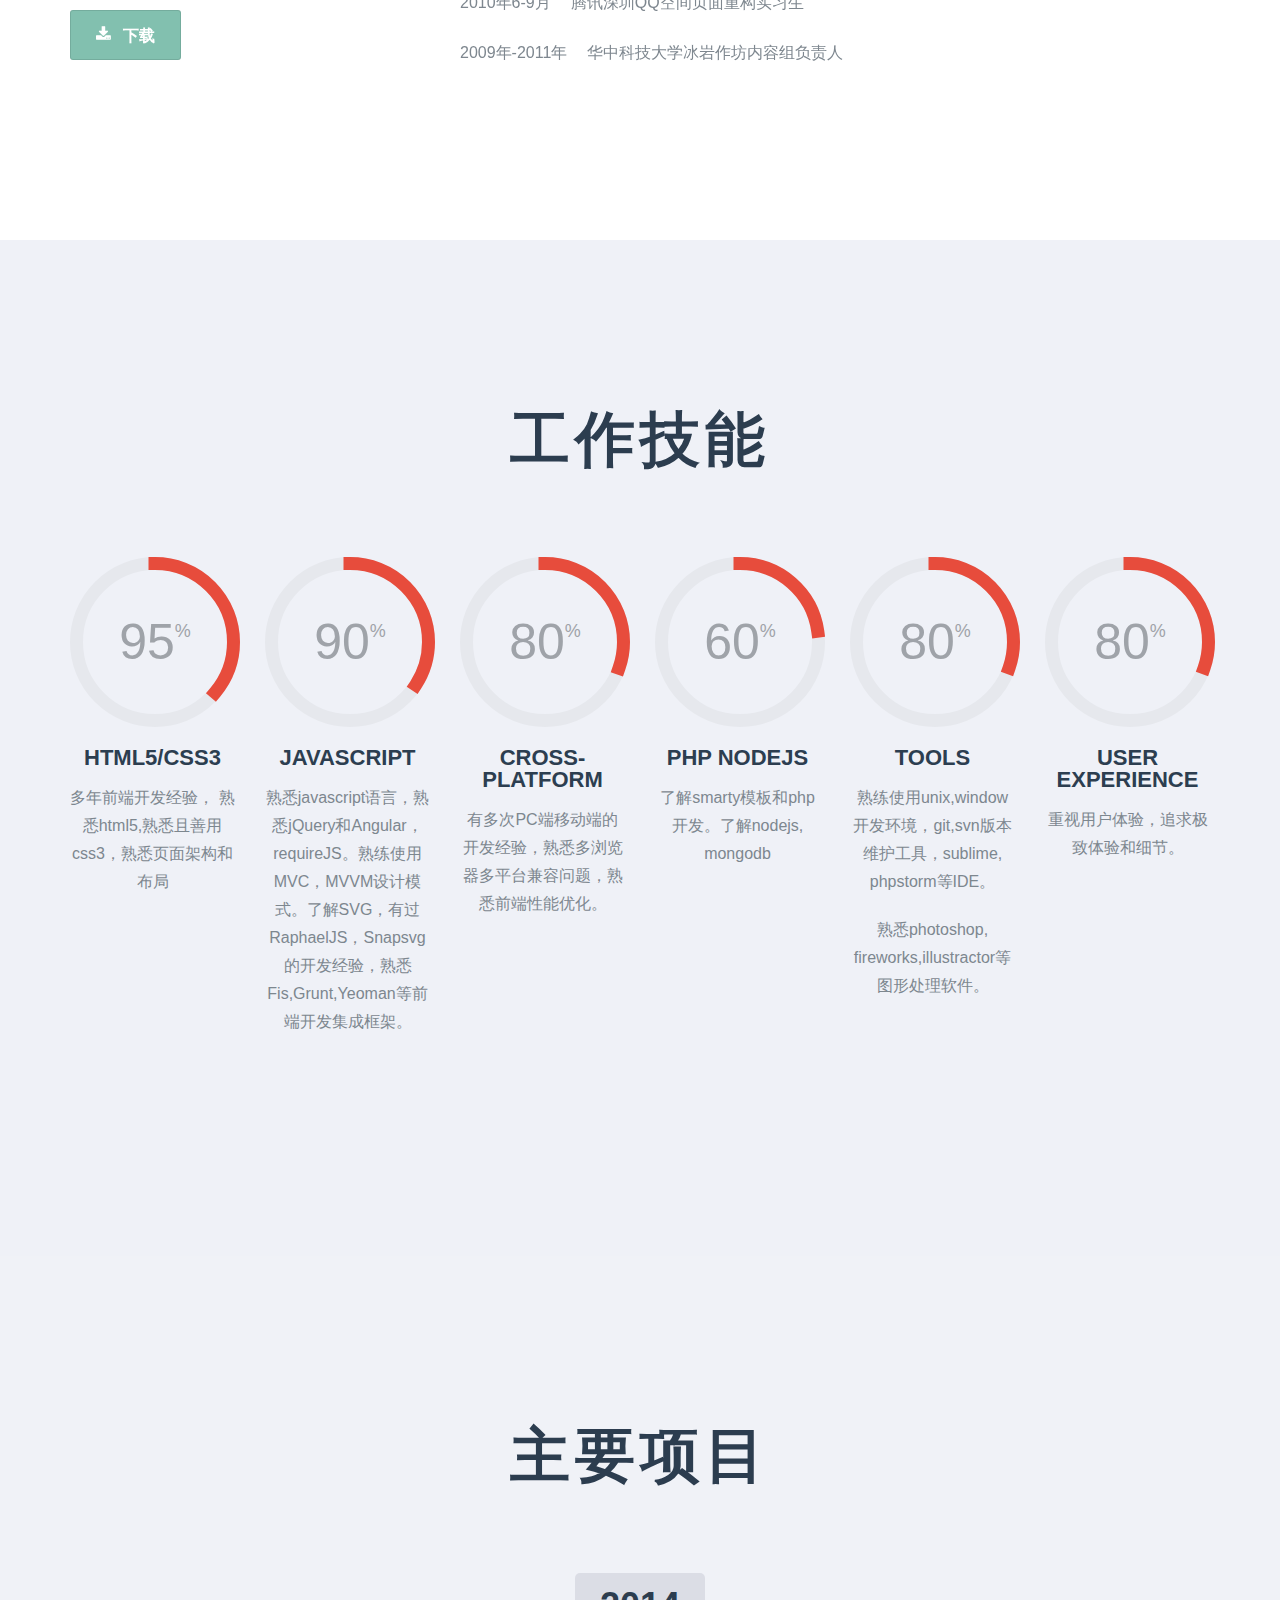
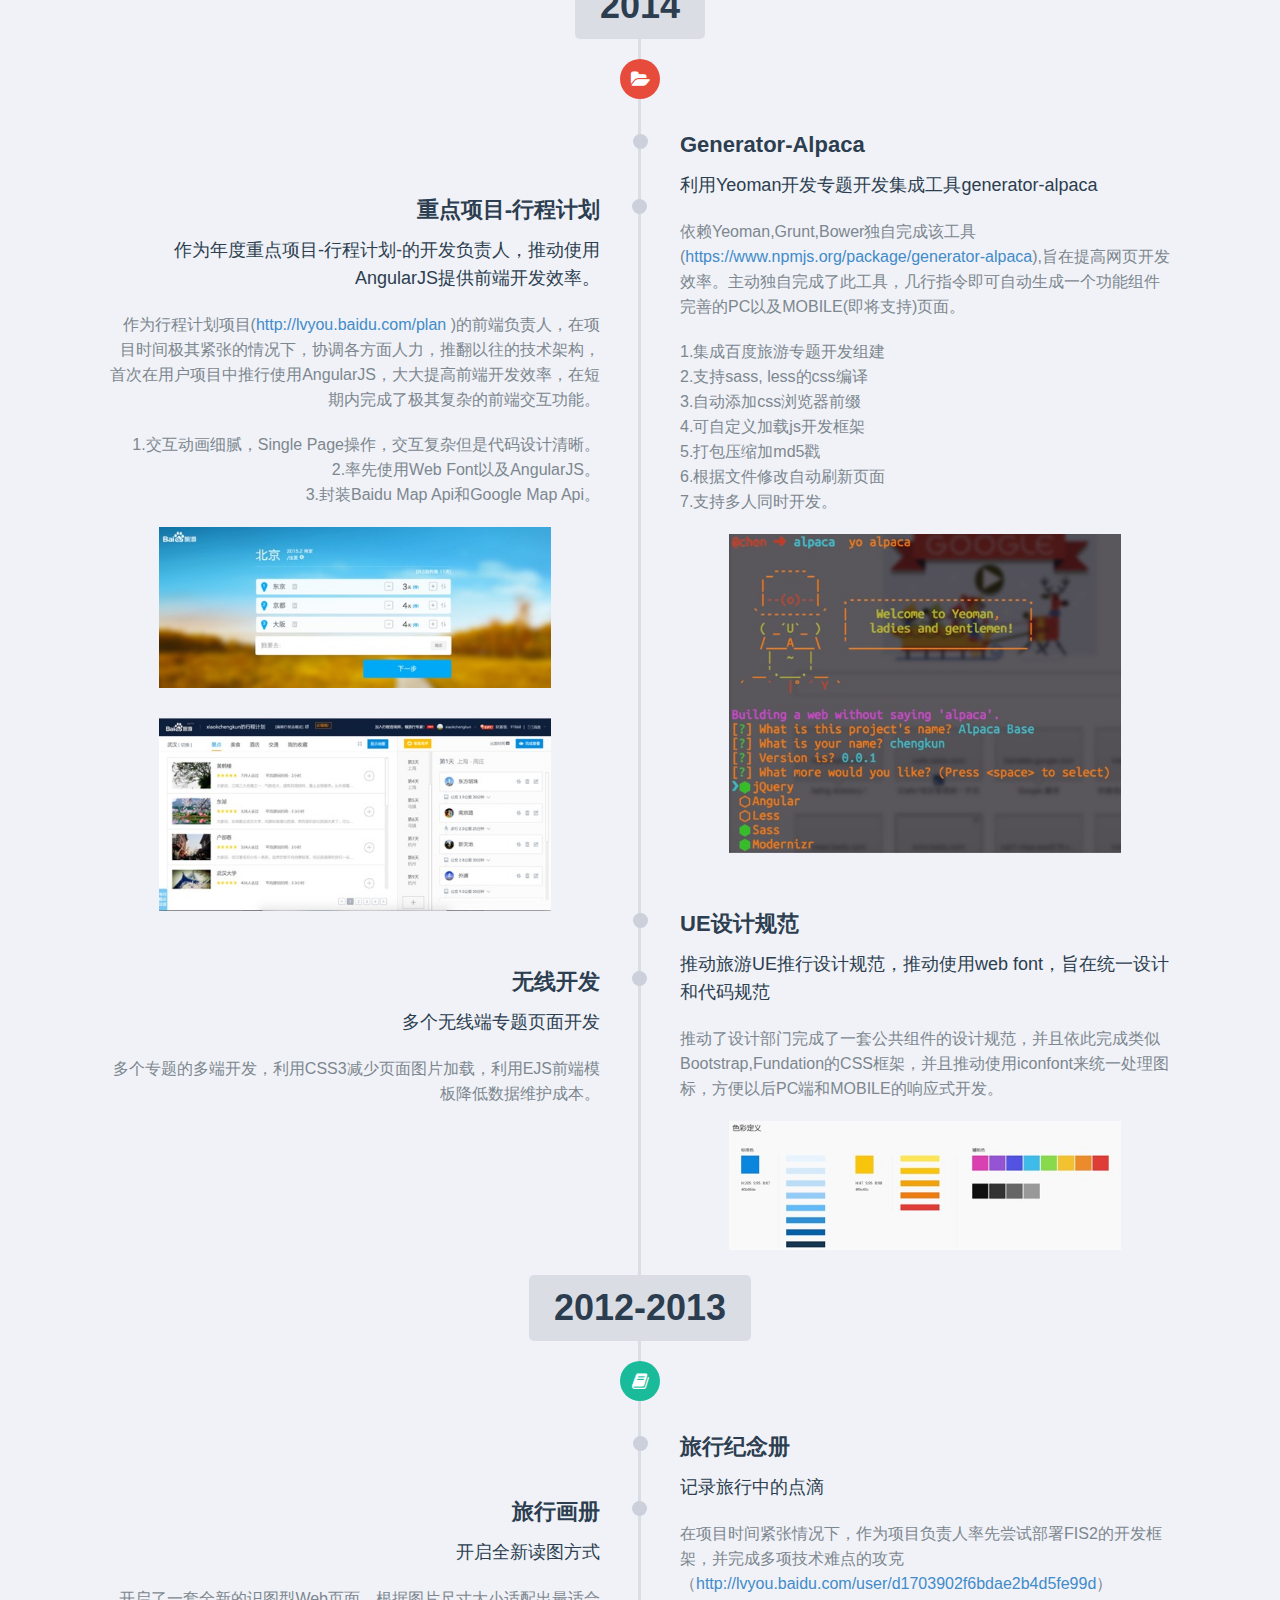
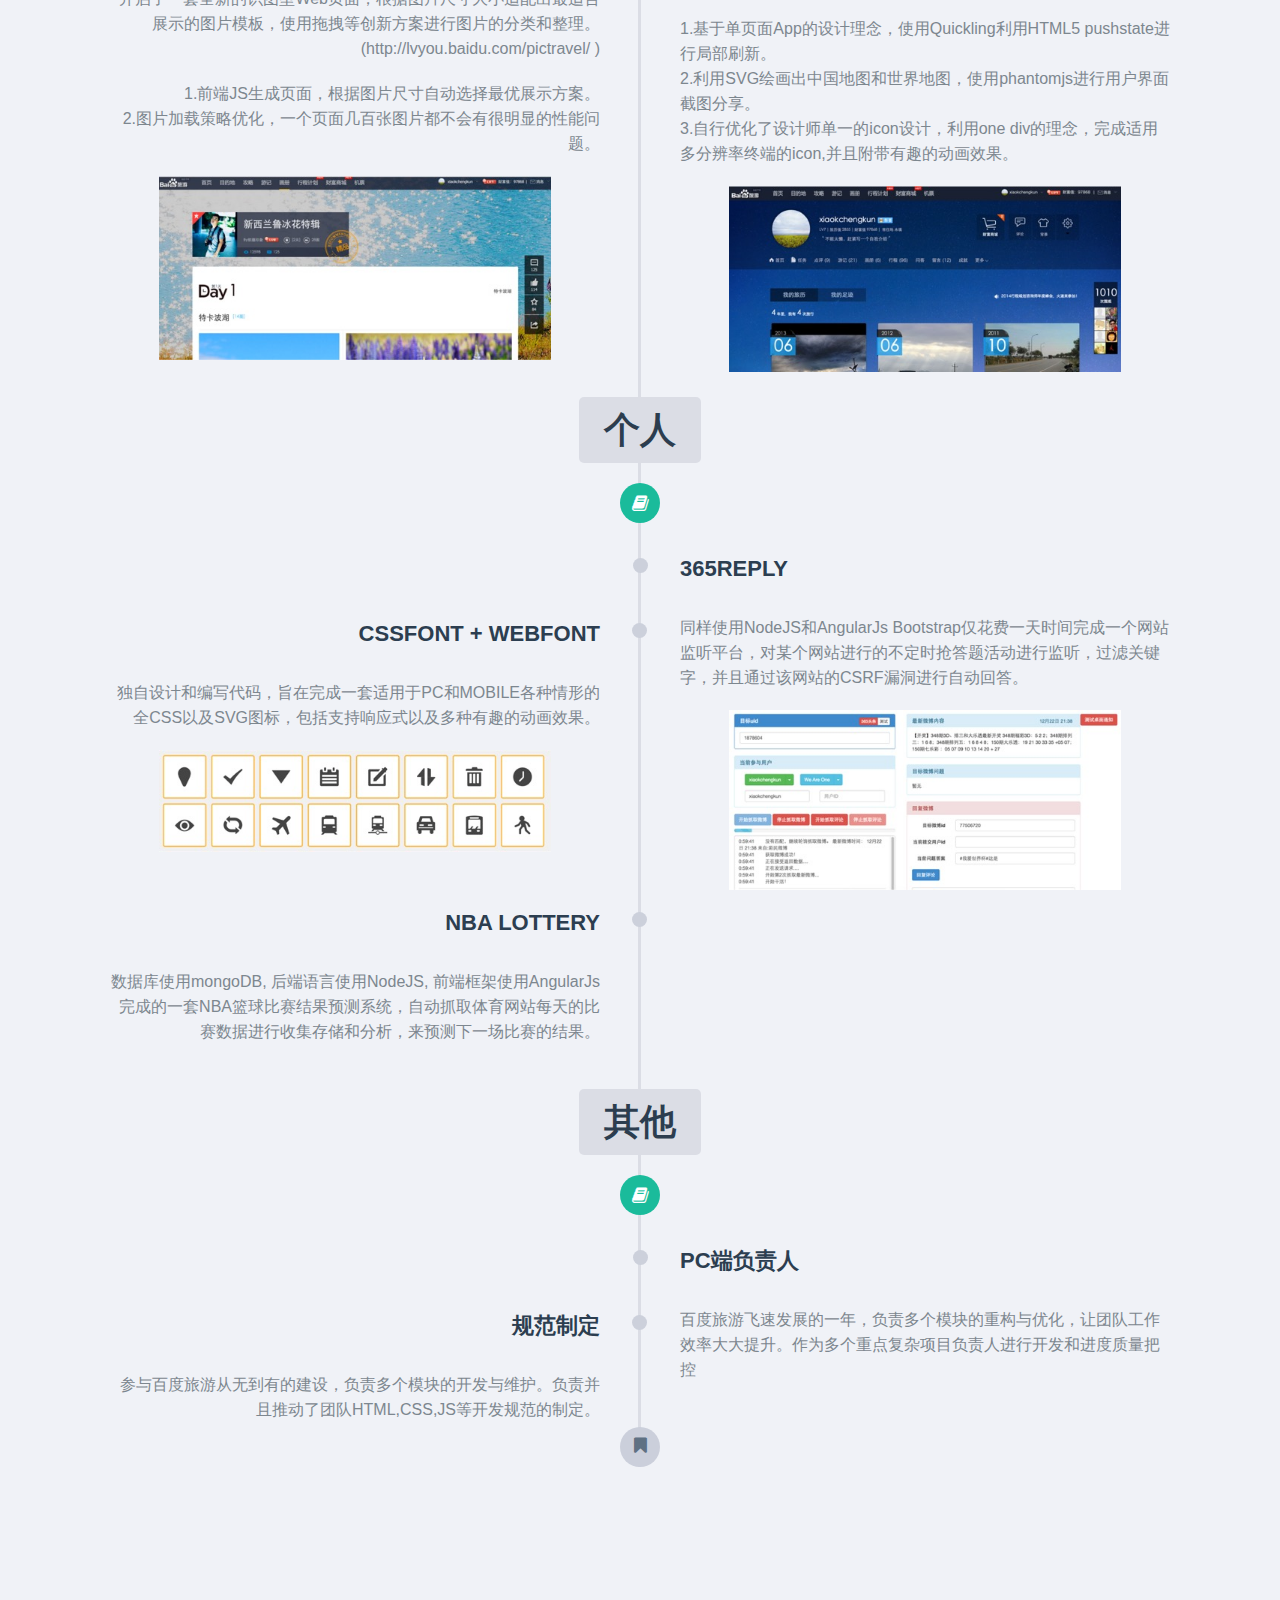
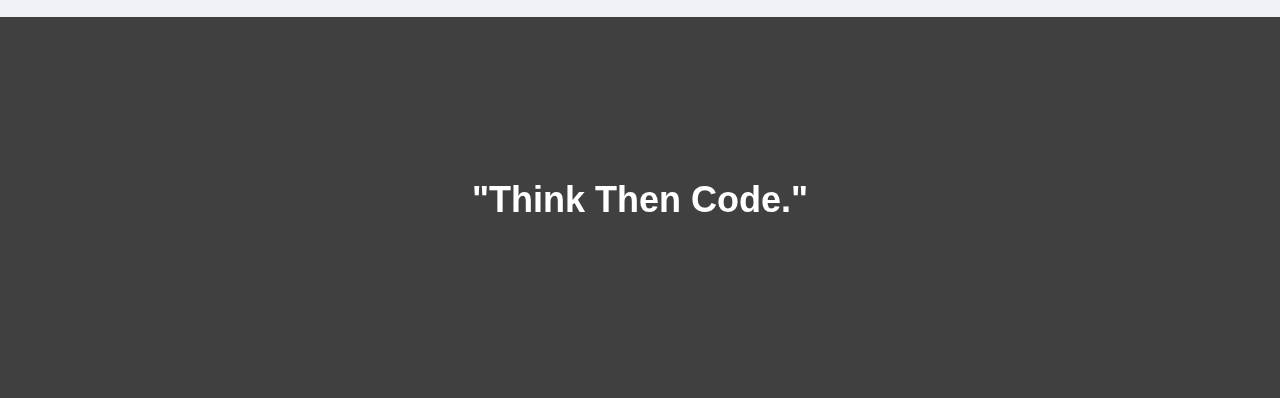
==== commit c05f6e62: "change" ====
--- a/index.html
+++ b/index.html
@@ -109,6 +109,72 @@
 	</section>
 <!-- Section : About end -->
 
+<!-- Section : skills -->
+	<section id="skills" class="section">
+		<div class="container">
+
+			<div class="section-title">
+				<h2>工作技能</h2>
+				<span class="border"></span>
+			</div><!-- end .section-title -->
+			<div class="row">
+
+				<div class="col-xs-12 col-sm-4 col-md-2 chart-padding">
+					<div class="chart" data-percent="95"><p>95<sup>%</sup></p>
+					<canvas height="340" width="340" style="height: 170px; width: 170px;"></canvas></div>
+					<div class="skills-content">
+						<h3>HTML5/CSS3</h3>
+						<p>多年前端开发经验， 熟悉html5,熟悉且善用css3，熟悉页面架构和布局</p>
+					</div><!-- end .skils-content -->
+				</div><!-- end .col-xs-12 .col-sm-6 .col-md-3 .chart-padding -->
+
+				<div class="col-xs-12 col-sm-4 col-md-2 chart-padding">
+					<div class="chart" data-percent="90"><p>90<sup>%</sup></p><canvas height="340" width="340" style="height: 170px; width: 170px;"></canvas></div>
+					<div class="skills-content">
+						<h3>JAVASCRIPT</h3>
+						<p>熟悉javascript语言，熟悉jQuery和Angular，requireJS。熟练使用MVC，MVVM设计模式。了解SVG，有过RaphaelJS，Snapsvg的开发经验，熟悉Fis,Grunt,Yeoman等前端开发集成框架。</p>
+					</div><!-- end .skils-content -->
+				</div><!-- end .col-xs-12 .col-sm-6 .col-md-3 .chart-padding -->
+
+				<div class="col-xs-12 col-sm-4 col-md-2 chart-padding">
+					<div class="chart" data-percent="80"><p>80<sup>%</sup></p><canvas height="340" width="340" style="height: 170px; width: 170px;"></canvas></div>
+					<div class="skills-content">
+						<h3>CROSS-PLATFORM</h3>
+						<p>有多次PC端移动端的开发经验，熟悉多浏览器多平台兼容问题，熟悉前端性能优化。</p>
+					</div><!-- end .skils-content -->
+				</div><!-- end .col-xs-12 .col-sm-6 .col-md-3 .chart-padding -->
+
+				<div class="col-xs-12 col-sm-4 col-md-2 chart-padding">
+					<div class="chart" data-percent="60"><p>60<sup>%</sup></p><canvas height="340" width="340" style="height: 170px; width: 170px;"></canvas></div>
+					<div class="skills-content">
+						<h3>PHP NODEJS</h3>
+						<p>了解smarty模板和php开发。了解nodejs, mongodb</p>
+					</div><!-- end .skils-content -->
+				</div><!-- end .col-xs-12 .col-sm-6 .col-md-3 .chart-padding -->
+
+				<div class="col-xs-12 col-sm-4 col-md-2 chart-padding">
+					<div class="chart" data-percent="80"><p>80<sup>%</sup></p><canvas height="340" width="340" style="height: 170px; width: 170px;"></canvas></div>
+					<div class="skills-content">
+						<h3>TOOLS</h3>
+						<p>熟练使用unix,window开发环境，git,svn版本维护工具，sublime, phpstorm等IDE。</p>
+						<p>熟悉photoshop, fireworks,illustractor等图形处理软件。</p>
+					</div><!-- end .skils-content -->
+				</div>
+
+				<div class="col-xs-12 col-sm-4 col-md-2 chart-padding">
+					<div class="chart" data-percent="80"><p>80<sup>%</sup></p><canvas height="340" width="340" style="height: 170px; width: 170px;"></canvas></div>
+					<div class="skills-content">
+						<h3>USER EXPERIENCE</h3>
+						<p>重视用户体验，追求极致体验和细节。</p>
+					</div><!-- end .skils-content -->
+				</div>
+
+			</div><!-- end .row -->
+
+		</div><!-- end .container -->
+	</section>
+<!-- Section : skills end-->
+
 <!-- Section : Resume -->
 	<section id="resume" class="section">
 		<div class="container">
@@ -382,73 +448,6 @@
 	</section>
 <!-- Section : Resume end -->
 
-
-
-<!-- Section : skills -->
-	<section id="skills" class="section">
-		<div class="container">
-
-			<div class="section-title">
-				<h2>工作技能</h2>
-				<span class="border"></span>
-			</div><!-- end .section-title -->
-			<div class="row">
-
-				<div class="col-xs-12 col-sm-4 col-md-2 chart-padding">
-					<div class="chart" data-percent="95"><p>95<sup>%</sup></p>
-					<canvas height="340" width="340" style="height: 170px; width: 170px;"></canvas></div>
-					<div class="skills-content">
-						<h3>HTML5/CSS3</h3>
-						<p>多年前端开发经验， 熟悉html5,熟悉且善用css3，熟悉页面架构和布局</p>
-					</div><!-- end .skils-content -->
-				</div><!-- end .col-xs-12 .col-sm-6 .col-md-3 .chart-padding -->
-
-				<div class="col-xs-12 col-sm-4 col-md-2 chart-padding">
-					<div class="chart" data-percent="90"><p>90<sup>%</sup></p><canvas height="340" width="340" style="height: 170px; width: 170px;"></canvas></div>
-					<div class="skills-content">
-						<h3>JAVASCRIPT</h3>
-						<p>熟悉javascript语言，熟悉jQuery和Angular，requireJS。熟练使用MVC，MVVM设计模式。了解SVG，有过RaphaelJS，Snapsvg的开发经验，熟悉Fis,Grunt,Yeoman等前端开发集成框架。</p>
-					</div><!-- end .skils-content -->
-				</div><!-- end .col-xs-12 .col-sm-6 .col-md-3 .chart-padding -->
-
-				<div class="col-xs-12 col-sm-4 col-md-2 chart-padding">
-					<div class="chart" data-percent="80"><p>80<sup>%</sup></p><canvas height="340" width="340" style="height: 170px; width: 170px;"></canvas></div>
-					<div class="skills-content">
-						<h3>CROSS-PLATFORM</h3>
-						<p>有多次PC端移动端的开发经验，熟悉多浏览器多平台兼容问题，熟悉前端性能优化。</p>
-					</div><!-- end .skils-content -->
-				</div><!-- end .col-xs-12 .col-sm-6 .col-md-3 .chart-padding -->
-
-				<div class="col-xs-12 col-sm-4 col-md-2 chart-padding">
-					<div class="chart" data-percent="60"><p>60<sup>%</sup></p><canvas height="340" width="340" style="height: 170px; width: 170px;"></canvas></div>
-					<div class="skills-content">
-						<h3>PHP NODEJS</h3>
-						<p>了解smarty模板和php开发。了解nodejs, mongodb</p>
-					</div><!-- end .skils-content -->
-				</div><!-- end .col-xs-12 .col-sm-6 .col-md-3 .chart-padding -->
-
-				<div class="col-xs-12 col-sm-4 col-md-2 chart-padding">
-					<div class="chart" data-percent="80"><p>80<sup>%</sup></p><canvas height="340" width="340" style="height: 170px; width: 170px;"></canvas></div>
-					<div class="skills-content">
-						<h3>TOOLS</h3>
-						<p>熟练使用unix,window开发环境，git,svn版本维护工具，sublime, phpstorm等IDE。</p>
-						<p>熟悉photoshop, fireworks,illustractor等图形处理软件。</p>
-					</div><!-- end .skils-content -->
-				</div>
-
-				<div class="col-xs-12 col-sm-4 col-md-2 chart-padding">
-					<div class="chart" data-percent="80"><p>80<sup>%</sup></p><canvas height="340" width="340" style="height: 170px; width: 170px;"></canvas></div>
-					<div class="skills-content">
-						<h3>USER EXPERIENCE</h3>
-						<p>重视用户体验，追求极致体验和细节。</p>
-					</div><!-- end .skils-content -->
-				</div>
-
-			</div><!-- end .row -->
-
-		</div><!-- end .container -->
-	</section>
-<!-- Section : skills end-->
 
 
 
